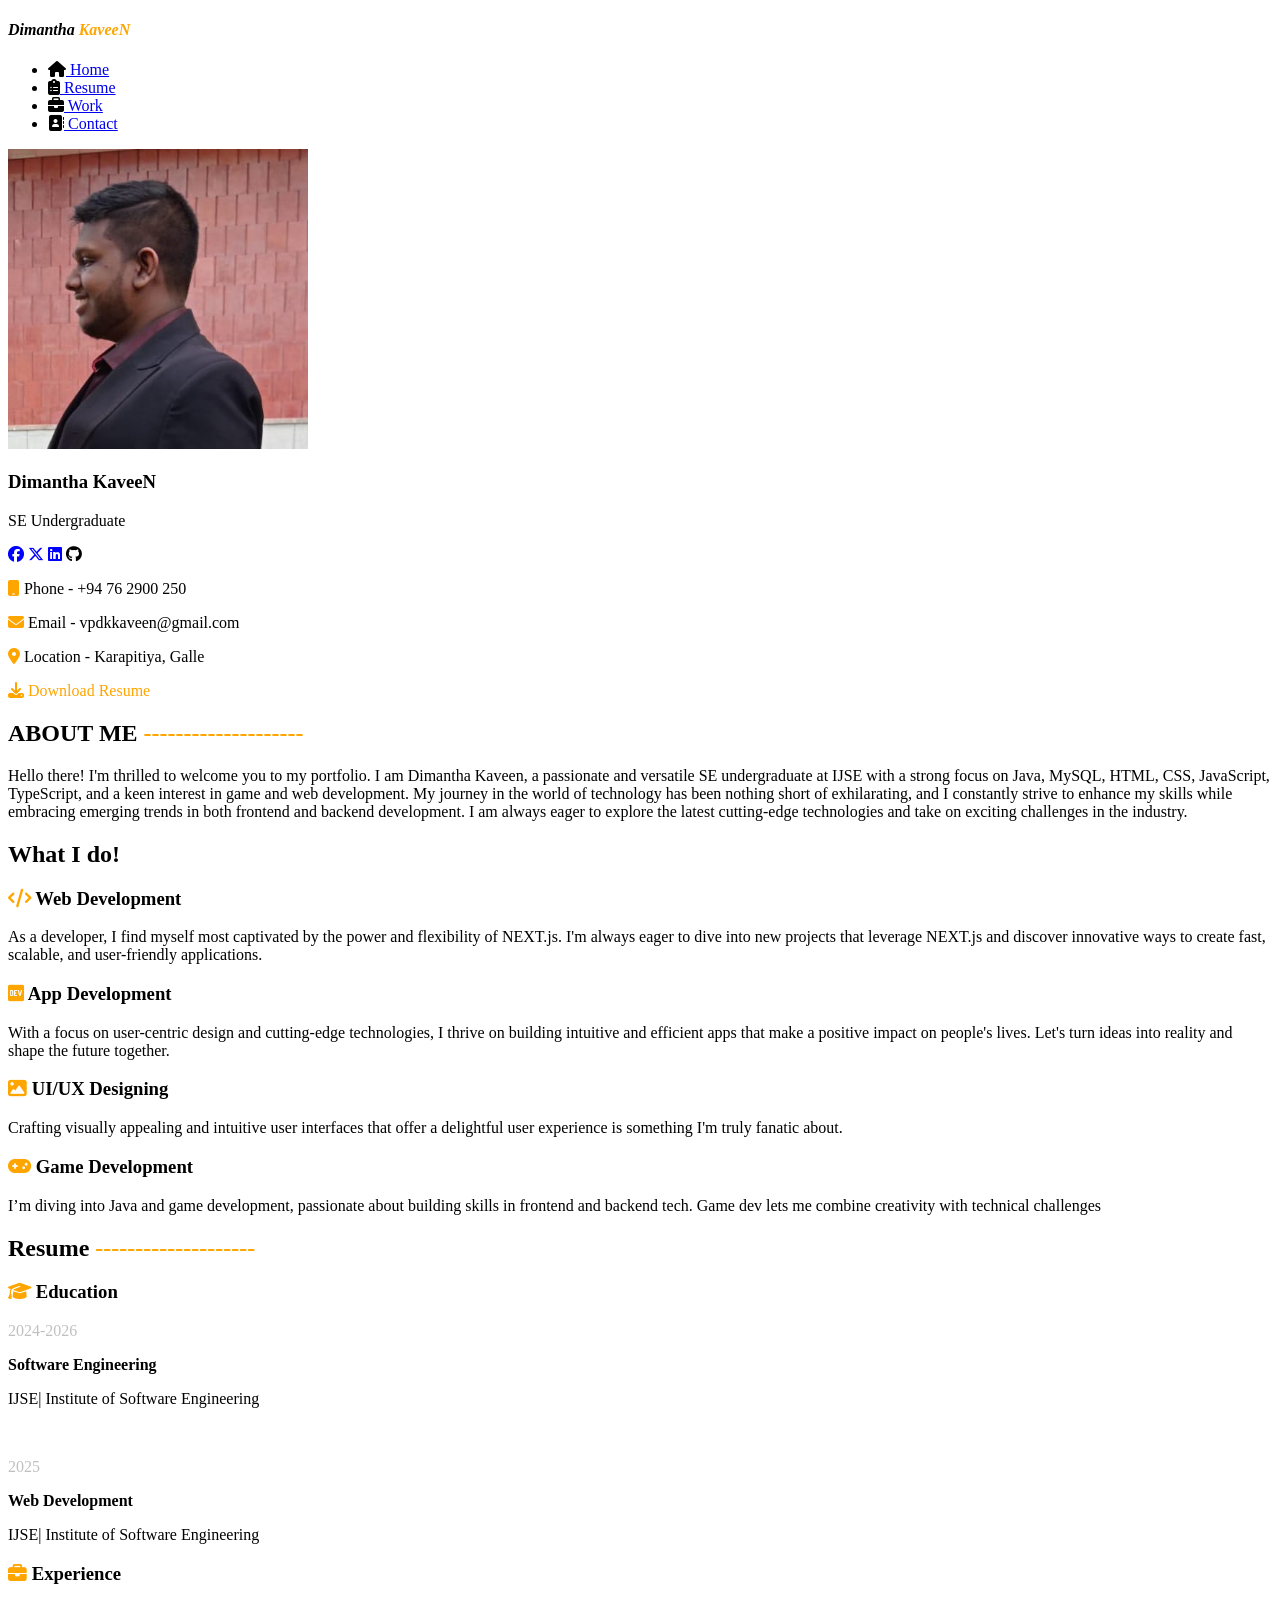
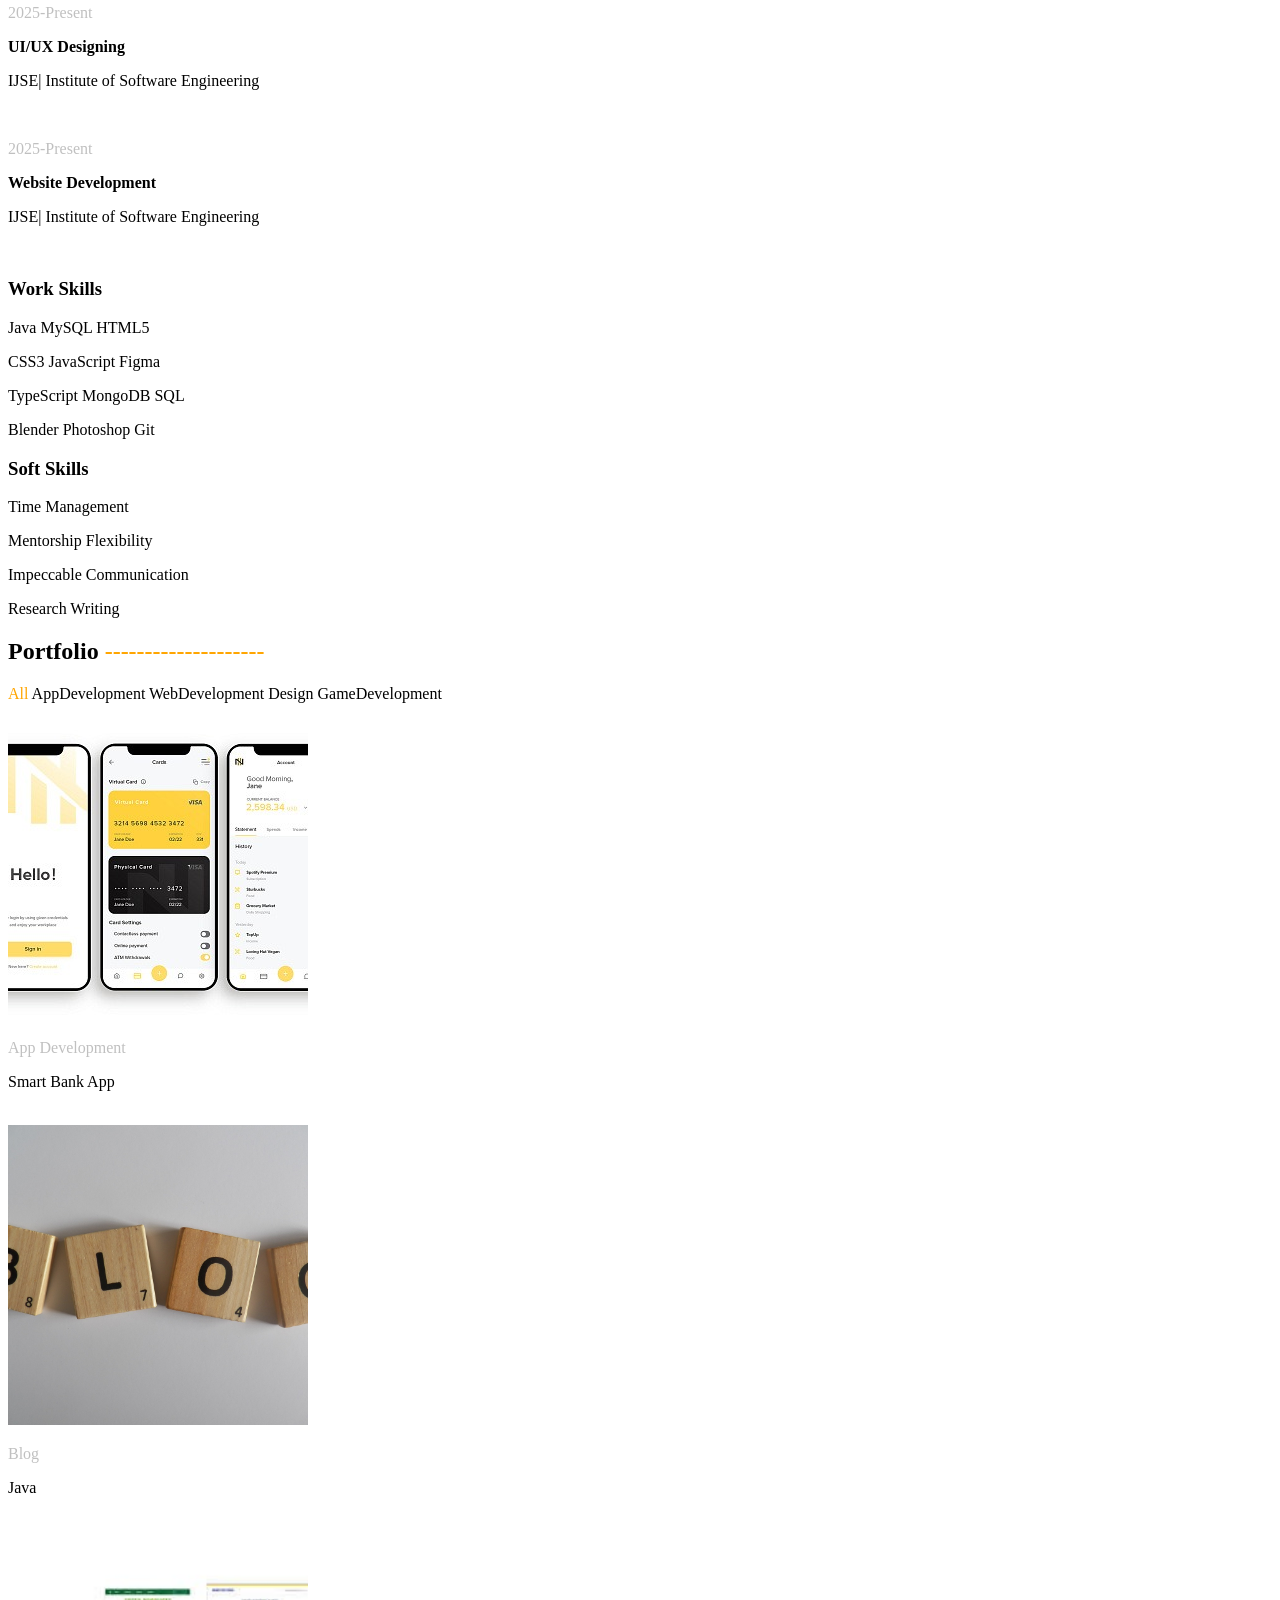
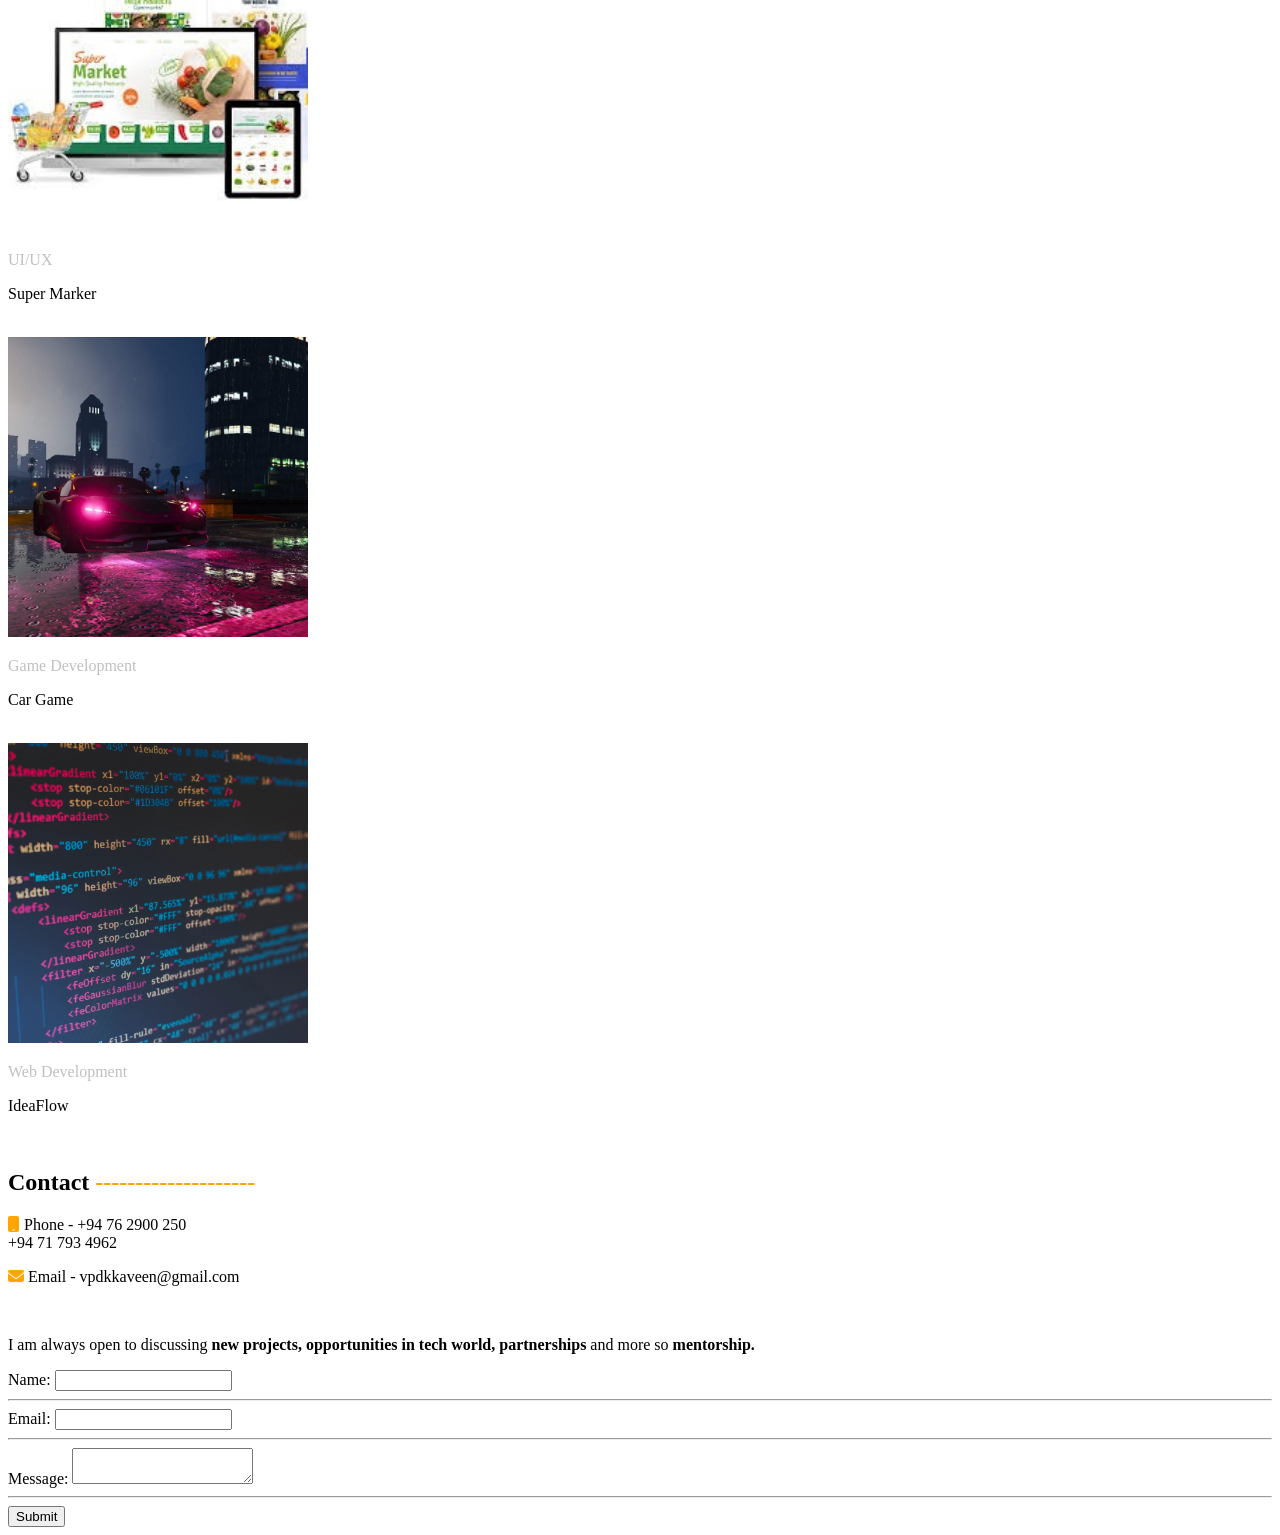
==== index.html @ 8fa0f4a5 "added Contact Section" ====
<!DOCTYPE html>
<html lang="en">
  <head>
    <meta charset="UTF-8" />
    <meta name="viewport" content="width=device-width, initial-scale=1.0" />
    <title>KaveeN Portfolio</title>
    <meta
      name="description"
      content="This is the homepage of the KaveeN portfolio"
    />
    <meta
      name="keywords"
      content="HTML, CSS, html, JavaScript, JS, KaveeN, portfolio, web developer, Dimantha, Kaveen, Dimantha Kaveen, KaveeN.com, kaveen.com"
    />
    <title>Dimantha KaveeN's personal Portfolio</title>
    <link rel="icon" href="/assest/images/KaveeN.jpg" />
    <link
      rel="stylesheet"
      href="https://cdnjs.cloudflare.com/ajax/libs/font-awesome/6.7.2/css/all.min.css"
      integrity="sha512-Evv84Mr4kqVGRNSgIGL/F/aIDqQb7xQ2vcrdIwxfjThSH8CSR7PBEakCr51Ck+w+/U6swU2Im1vVX0SVk9ABhg=="
      crossorigin="anonymous"
      referrerpolicy="no-referrer"
    />
  </head>
  <body>
    <!-- Header -->
    <header>
      <div>
        <h4>
          <i>Dimantha <span style="color: orange">KaveeN</span></i>
        </h4>
        <nav>
          <ul>
            <li><i class="fa-solid fa-house"></i><a href="#home"> Home</a></li>
            <li>
              <i class="fa-solid fa-clipboard-list"></i
              ><a href="#resume"> Resume</a>
            </li>
            <li>
              <i class="fa-solid fa-briefcase"></i><a href="#work"> Work</a>
            </li>
            <li>
              <i class="fa-solid fa-address-book"></i
              ><a href="#contact"> Contact</a>
            </li>
          </ul>
        </nav>
      </div>
    </header>

    <!-- Main Content -->
    <main>
      <div>
        <img
          src="/assest/images/KaveeN.jpg"
          alt="KaveeN Profile Picture"
          style="width: 300px; height: 300px; object-fit: cover"
          title="Dimantha KaveeN"
        />
        <br />
        <h3>Dimantha KaveeN</h3>
        <p>SE Undergraduate</p>
        <span style="color: blue"><i class="fa-brands fa-facebook"></i></span>
        <span style="color: blue"><i class="fa-brands fa-x-twitter"></i></span>
        <span style="color: blue"><i class="fa-brands fa-linkedin"></i></span>
        <i class="fa-brands fa-github"></i>
        <p>
          <span style="color: orange"><i class="fa-solid fa-mobile"></i></span>
          Phone - +94 76 2900 250
        </p>
        <p>
          <span style="color: orange"
            ><i class="fa-solid fa-envelope"></i
          ></span>
          Email - vpdkkaveen@gmail.com
        </p>
        <p>
          <span style="color: orange"
            ><i class="fa-solid fa-location-dot"></i
          ></span>
          Location - Karapitiya, Galle
        </p>
        <p>
          <span style="color: orange"
            ><i class="fa-solid fa-download"></i> Download Resume</span
          >
        </p>
      </div>

      <!-- Home Section -->
      <section id="home">
        <h1>
          ABOUT ME <span style="color: orange">--------------------</span>
        </h1>
        <p>
          Hello there! I'm thrilled to welcome you to my portfolio. I am
          Dimantha Kaveen, a passionate and versatile SE undergraduate at IJSE
          with a strong focus on Java, MySQL, HTML, CSS, JavaScript, TypeScript,
          and a keen interest in game and web development. My journey in the
          world of technology has been nothing short of exhilarating, and I
          constantly strive to enhance my skills while embracing emerging trends
          in both frontend and backend development. I am always eager to explore
          the latest cutting-edge technologies and take on exciting challenges
          in the industry.
        </p>
        <h2>What I do!</h2>
        <h3>
          <span style="color: orange"><i class="fa-solid fa-code"></i></span>
          Web Development
        </h3>
        <p>
          As a developer, I find myself most captivated by the power and
          flexibility of NEXT.js. I'm always eager to dive into new projects
          that leverage NEXT.js and discover innovative ways to create fast,
          scalable, and user-friendly applications.
        </p>
        <h3>
          <span style="color: orange"><i class="fa-brands fa-dev"></i></span>
          App Development
        </h3>
        <p>
          With a focus on user-centric design and cutting-edge technologies, I
          thrive on building intuitive and efficient apps that make a positive
          impact on people's lives. Let's turn ideas into reality and shape the
          future together.
        </p>
        <h3>
          <span style="color: orange"><i class="fa-solid fa-image"></i></span>
          UI/UX Designing
        </h3>
        <p>
          Crafting visually appealing and intuitive user interfaces that offer a
          delightful user experience is something I'm truly fanatic about.
        </p>
        <h3>
          <span style="color: orange"><i class="fa-solid fa-gamepad"></i></span>
          Game Development
        </h3>
        <p>
          I’m diving into Java and game development, passionate about building
          skills in frontend and backend tech. Game dev lets me combine
          creativity with technical challenges
        </p>
      </section>

      <!-- Resume Section -->
      <section id="resume">
        <h1>Resume <span style="color: orange">--------------------</span></h1>
        <div>
          <h3>
            <span style="color: orange"
              ><i class="fa-solid fa-graduation-cap"></i
            ></span>
            Education
          </h3>
          <p><span style="color: silver">2024-2026</span></p>
          <p><b>Software Engineering</b></p>
          <p>
            <span style="color: black"
              >IJSE| Institute of Software Engineering</span
            >
          </p>
          <br />
          <p><span style="color: silver">2025</span></p>
          <p><b>Web Development</b></p>
          <p>
            <span style="color: black"
              >IJSE| Institute of Software Engineering</span
            >
          </p>
          <h3>
            <span style="color: orange"
              ><i class="fa-solid fa-briefcase"></i
            ></span>
            Experience
          </h3>
          <p><span style="color: silver">2025-Present</span></p>
          <p><b>UI/UX Designing</b></p>
          <p>
            <span style="color: black"
              >IJSE| Institute of Software Engineering</span
            >
          </p>
          <br />
          <p><span style="color: silver">2025-Present</span></p>
          <p><b>Website Development</b></p>
          <p>
            <span style="color: black"
              >IJSE| Institute of Software Engineering</span
            >
          </p>
          <br />
          <h3>Work Skills</h3>
          <p>Java MySQL HTML5</p>
          <p>CSS3 JavaScript Figma</p>
          <p>TypeScript MongoDB SQL</p>
          <p>Blender Photoshop Git</p>
          <h3>Soft Skills</h3>
          <p>Time Management</p>
          <p>Mentorship Flexibility</p>
          <p>Impeccable Communication</p>
          <p>Research Writing</p>
        </div>
      </section>

      <!-- Work Section -->
      <section id="work">
        <h1>
          Portfolio <span style="color: orange">--------------------</span>
        </h1>
        <p>
          <span style="color: orange">All</span> AppDevelopment WebDevelopment
          Design GameDevelopment
        </p>
        <img
          src="/assest/images/Smart_Bank_App.jpg"
          alt="Smart Bank App"
          style="width: 300px; height: 300px; object-fit: cover"
          title="Smart Bank App"
        />
        <p><span style="color: silver">App Development</span></p>
        <p><span style="color: black">Smart Bank App</span></p>
        <br />

        <img
          src="/assest/images/Java_Blog.jpg"
          alt="Java Blog"
          style="width: 300px; height: 300px; object-fit: cover"
          title="Java Blog"
        />
        <p><span style="color: silver">Blog</span></p>
        <p><span style="color: black">Java</span></p>
        <br />

        <img
          src="/assest/images/SuperMarket_UIUX.jpg"
          alt="Smart Bank App"
          style="width: 300px; height: 300px; object-fit: cover"
          title="Super Market Website"
        />
        <p><span style="color: silver">UI/UX</span></p>
        <p><span style="color: black">Super Marker</span></p>
        <br />

        <img
          src="/assest/images/GtaV By KaveeN.jpg"
          alt="Car Game"
          style="width: 300px; height: 300px; object-fit: cover"
          title="GtaV By KaveeN"
        />
        <p><span style="color: silver">Game Development</span></p>
        <p><span style="color: black">Car Game</span></p>
        <br />

        <img
          src="/assest/images/WebDevelopment.jpg"
          alt="Coding"
          style="width: 300px; height: 300px; object-fit: cover"
          title="Web Development Coding"
        />
        <p><span style="color: silver">Web Development</span></p>
        <p><span style="color: black">IdeaFlow</span></p>
        <br />
      </section>

      <!-- Contact Section -->
      <section id="contact">
        <h1>Contact <span style="color: orange">--------------------</span></h1>
        <p>
          <span style="color: orange"><i class="fa-solid fa-mobile"></i></span>
          Phone - +94 76 2900 250
          <br />
          +94 71 793 4962
        </p>
        <p>
          <span style="color: orange"
            ><i class="fa-solid fa-envelope"></i
          ></span>
          Email - vpdkkaveen@gmail.com
        </p>
        <br />
        <form>
          <p>
            I am always open to discussing
            <b>new projects, opportunities in tech world, partnerships</b> and
            more so <b>mentorship.</b>
          </p>
          <label for="name">Name:</label>
          <input type="text" id="name" name="name" required />
          <br />
          <hr />
          <label for="email">Email:</label>
          <input type="email" id="email" name="email" required />
          <br />
          <hr />
          <label for="message">Message:</label>
          <textarea id="message" name="message"></textarea>
          <br />
          <hr />
          <button type="submit">Submit</button>
        </form>
      </section>
    </main>
  </body>
</html>
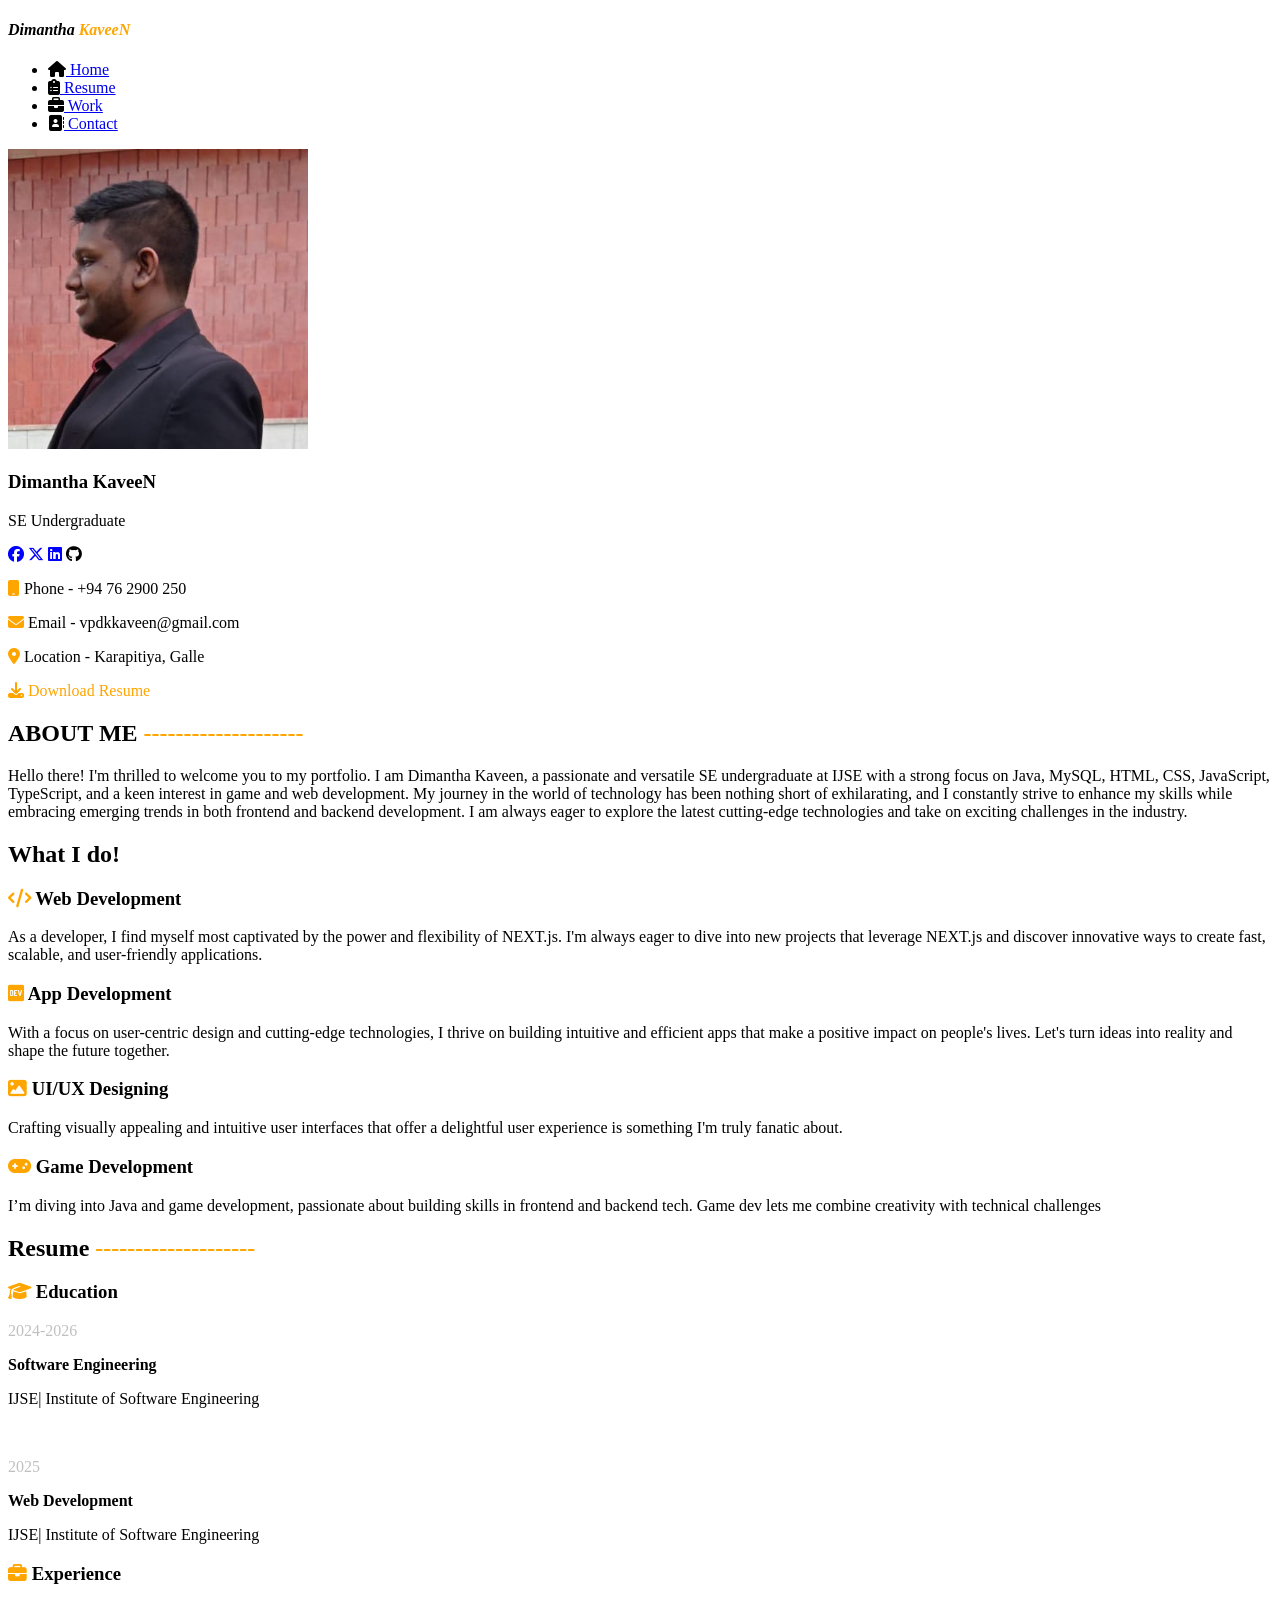
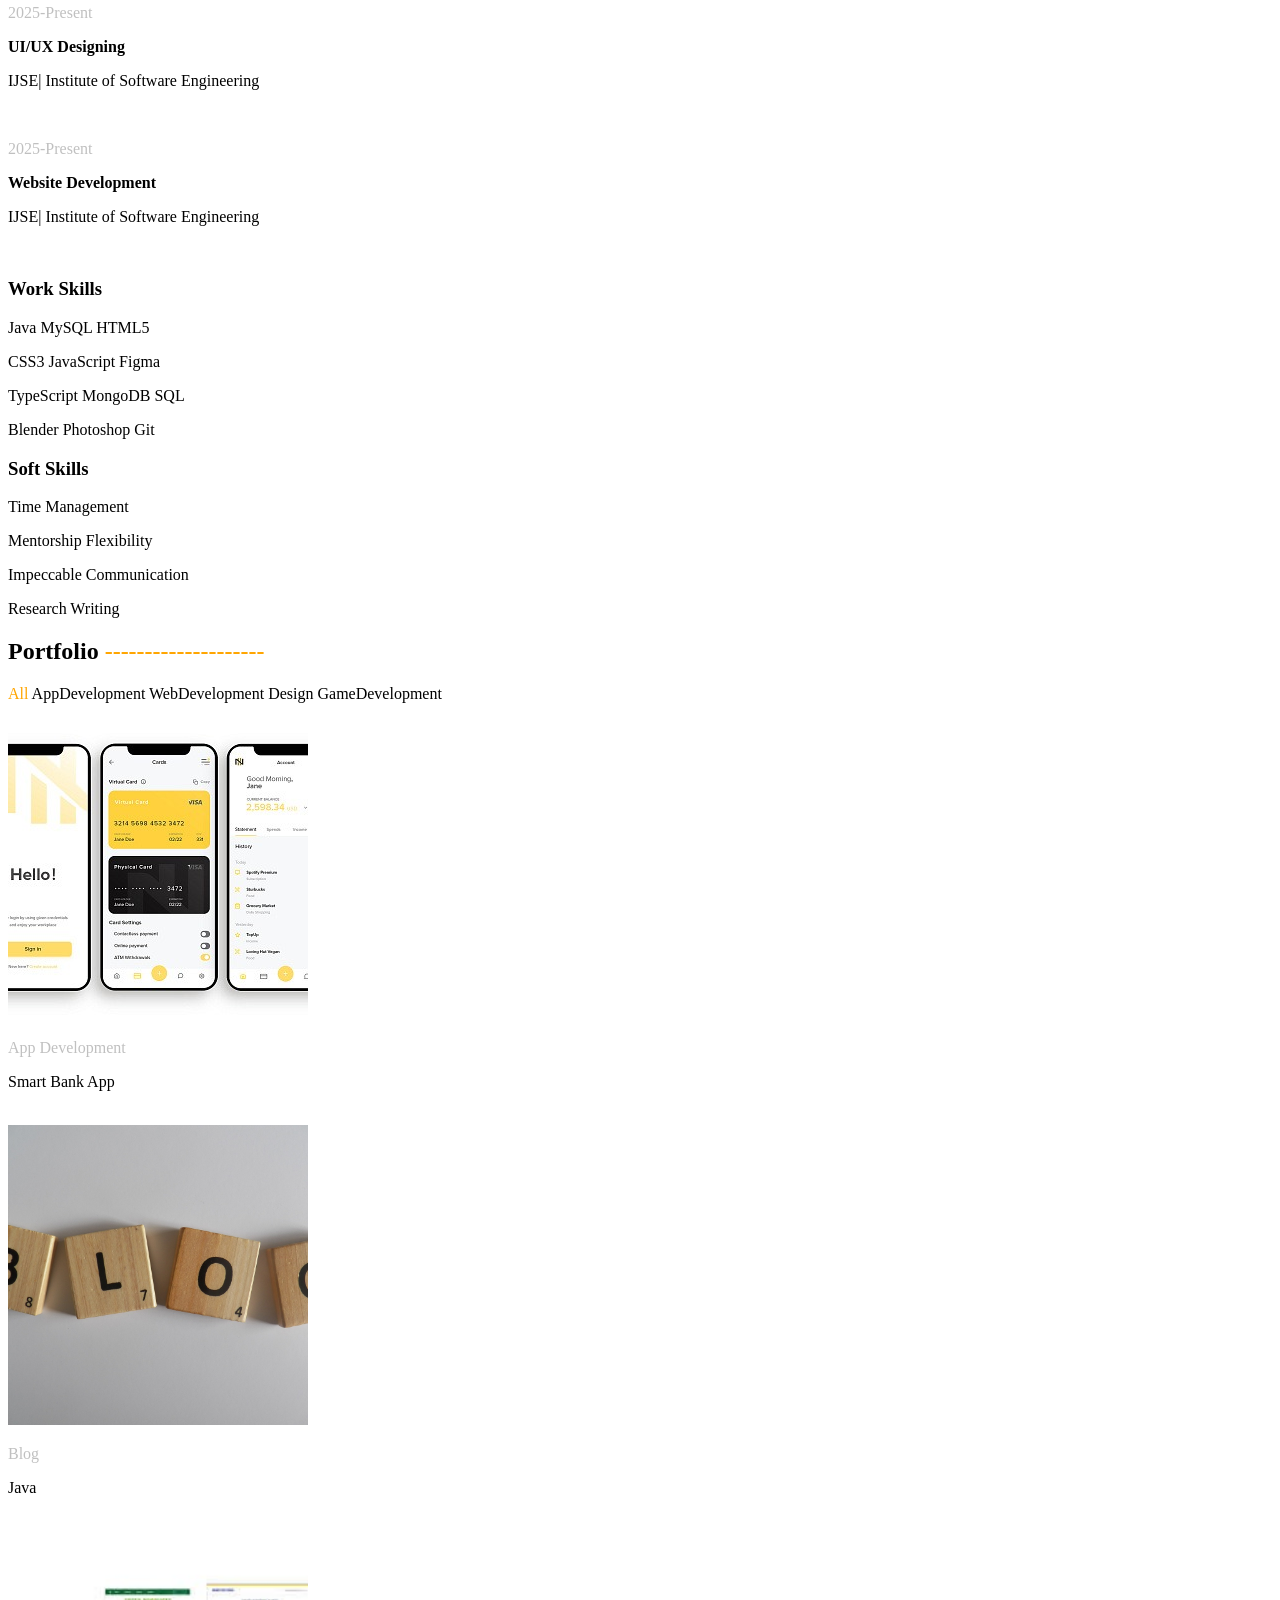
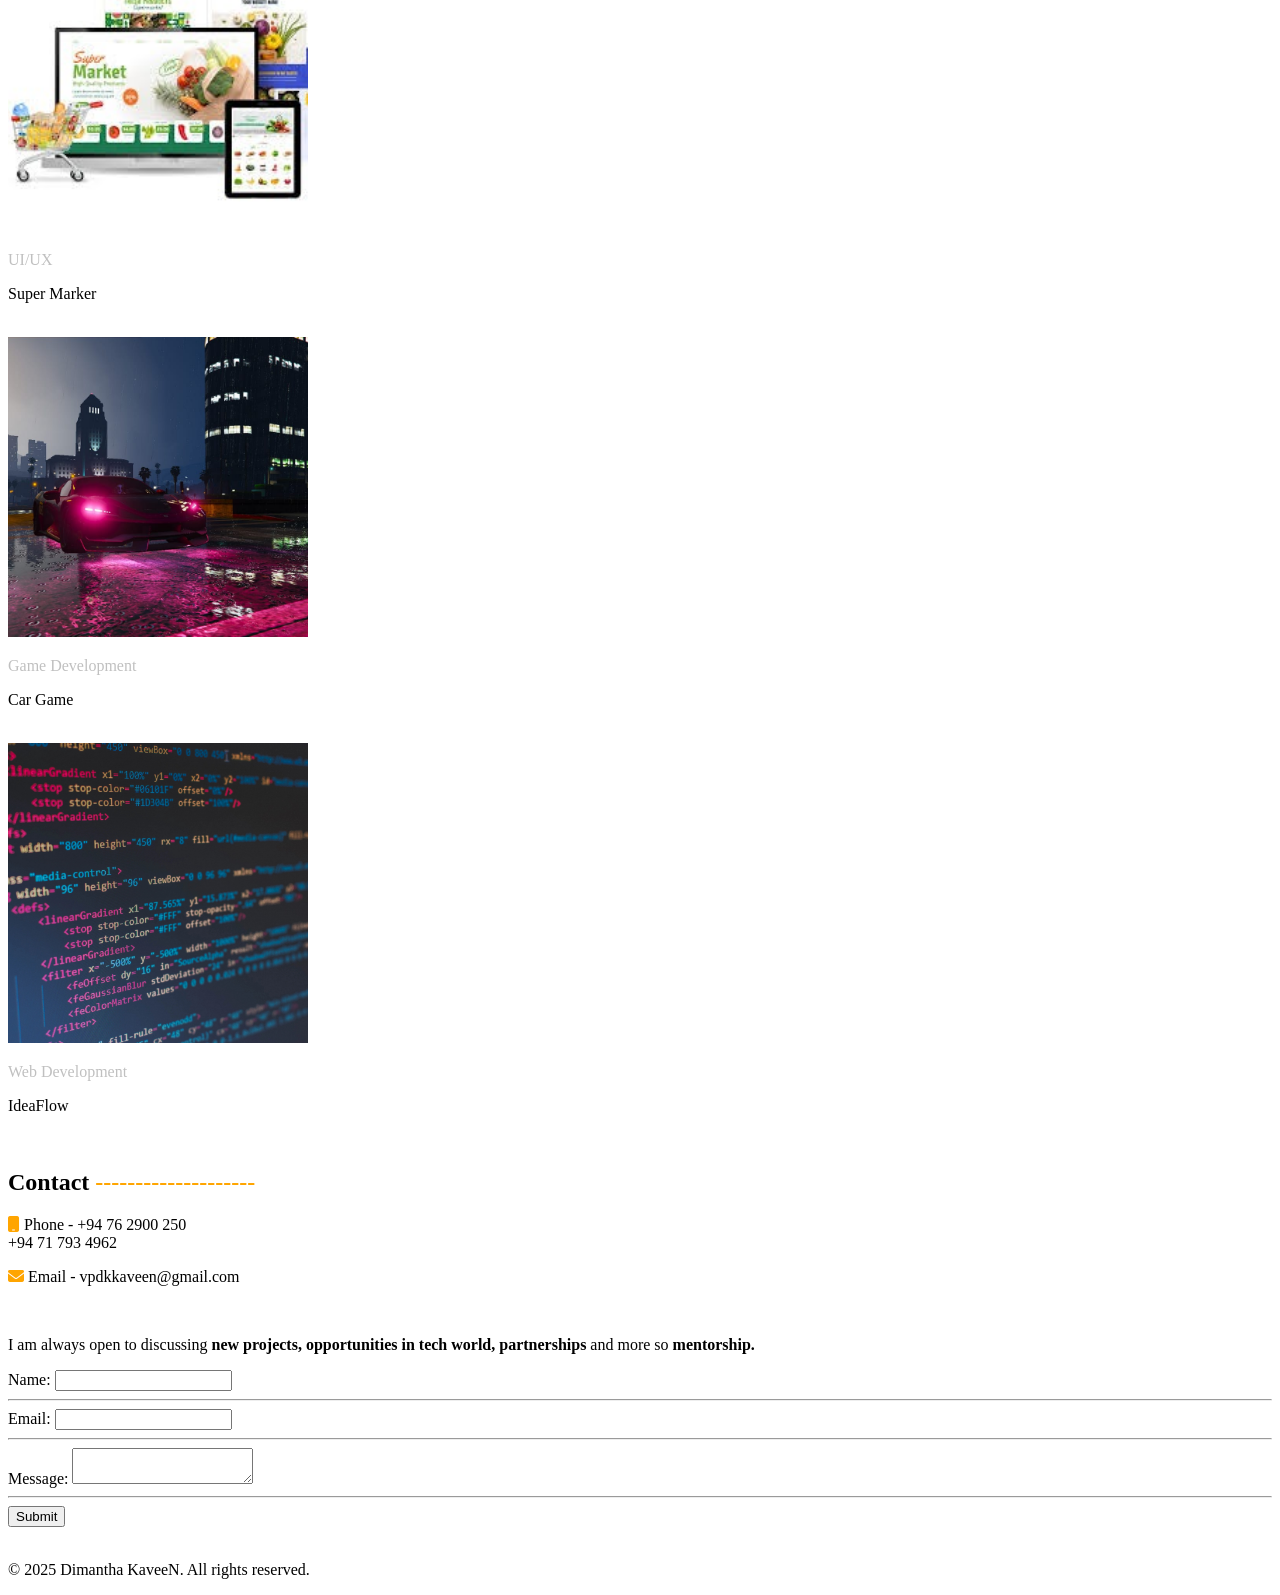
==== commit c97e9bd1: "added Footer" ====
--- a/index.html
+++ b/index.html
@@ -301,5 +301,11 @@
         </form>
       </section>
     </main>
+    <br />
+
+    <!-- Footer -->
+    <footer>
+      <p>&copy; 2025 Dimantha KaveeN. All rights reserved.</p>
+    </footer>
   </body>
 </html>
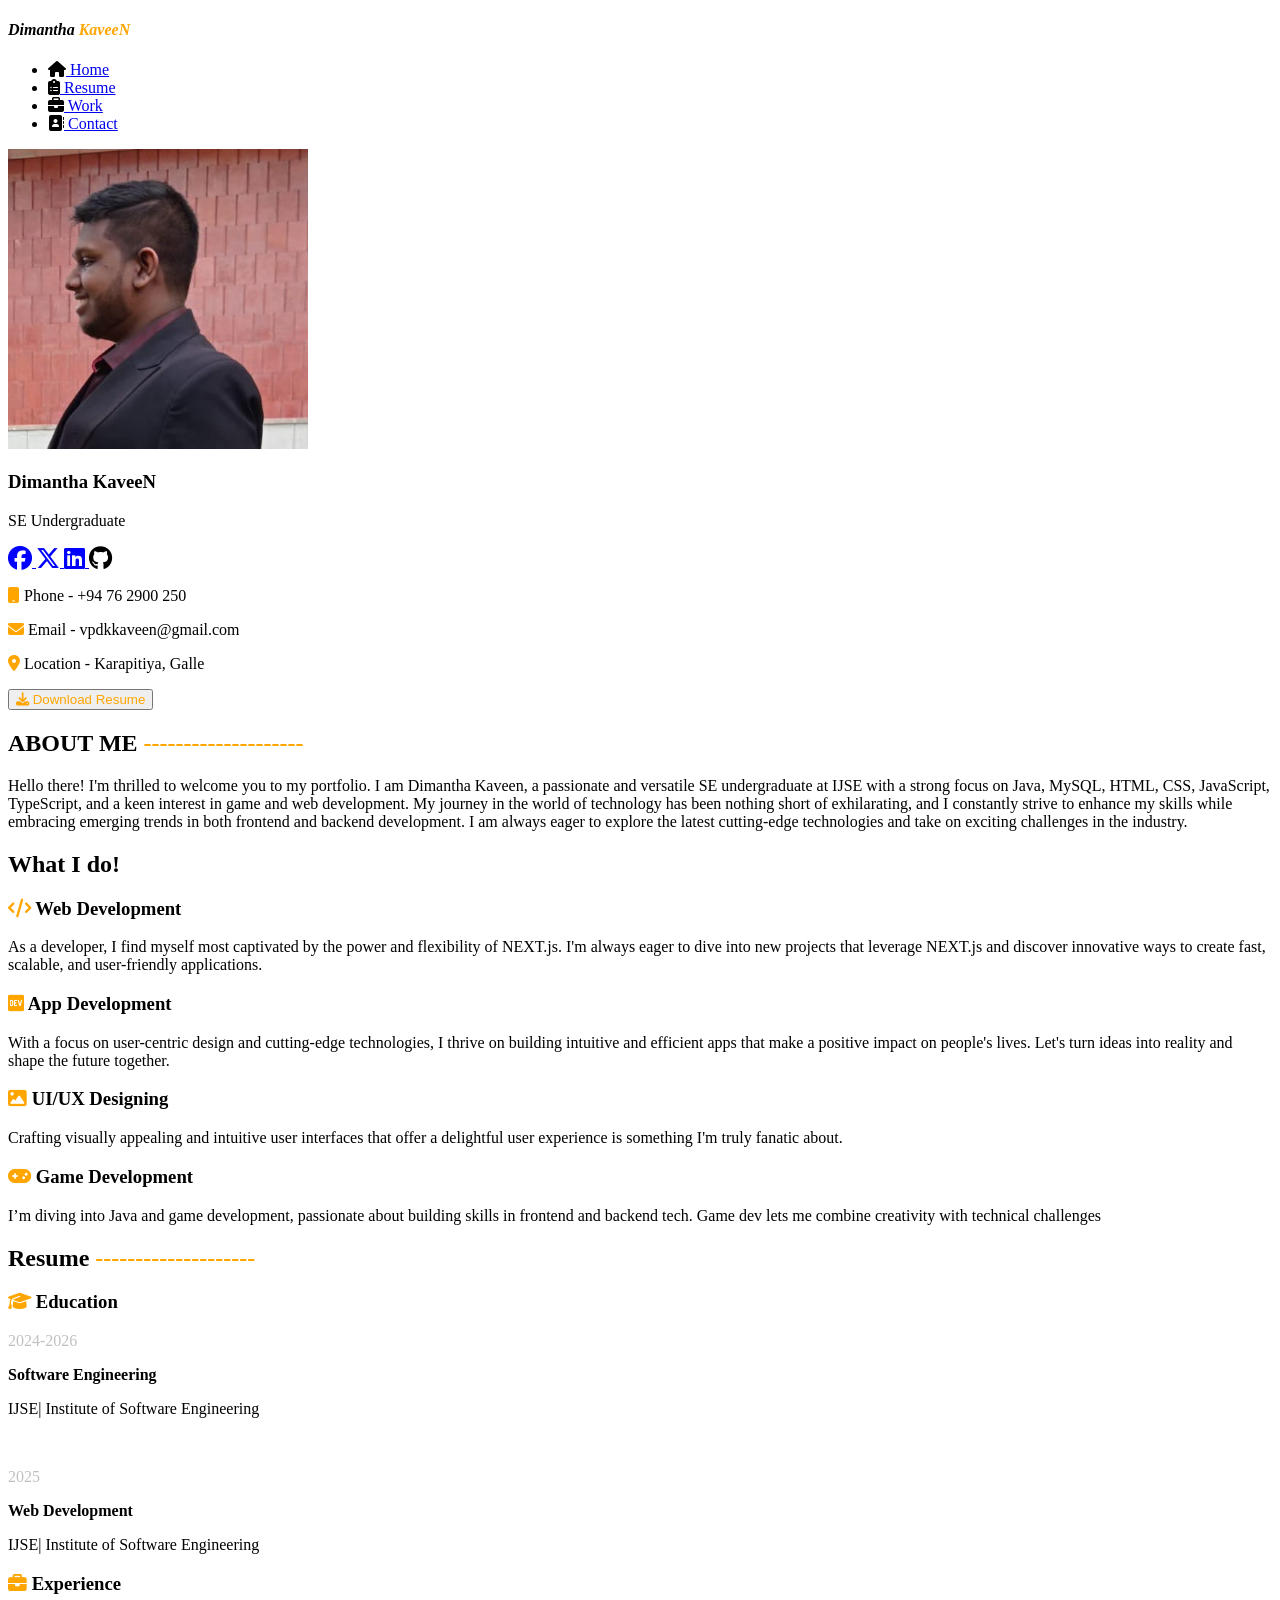
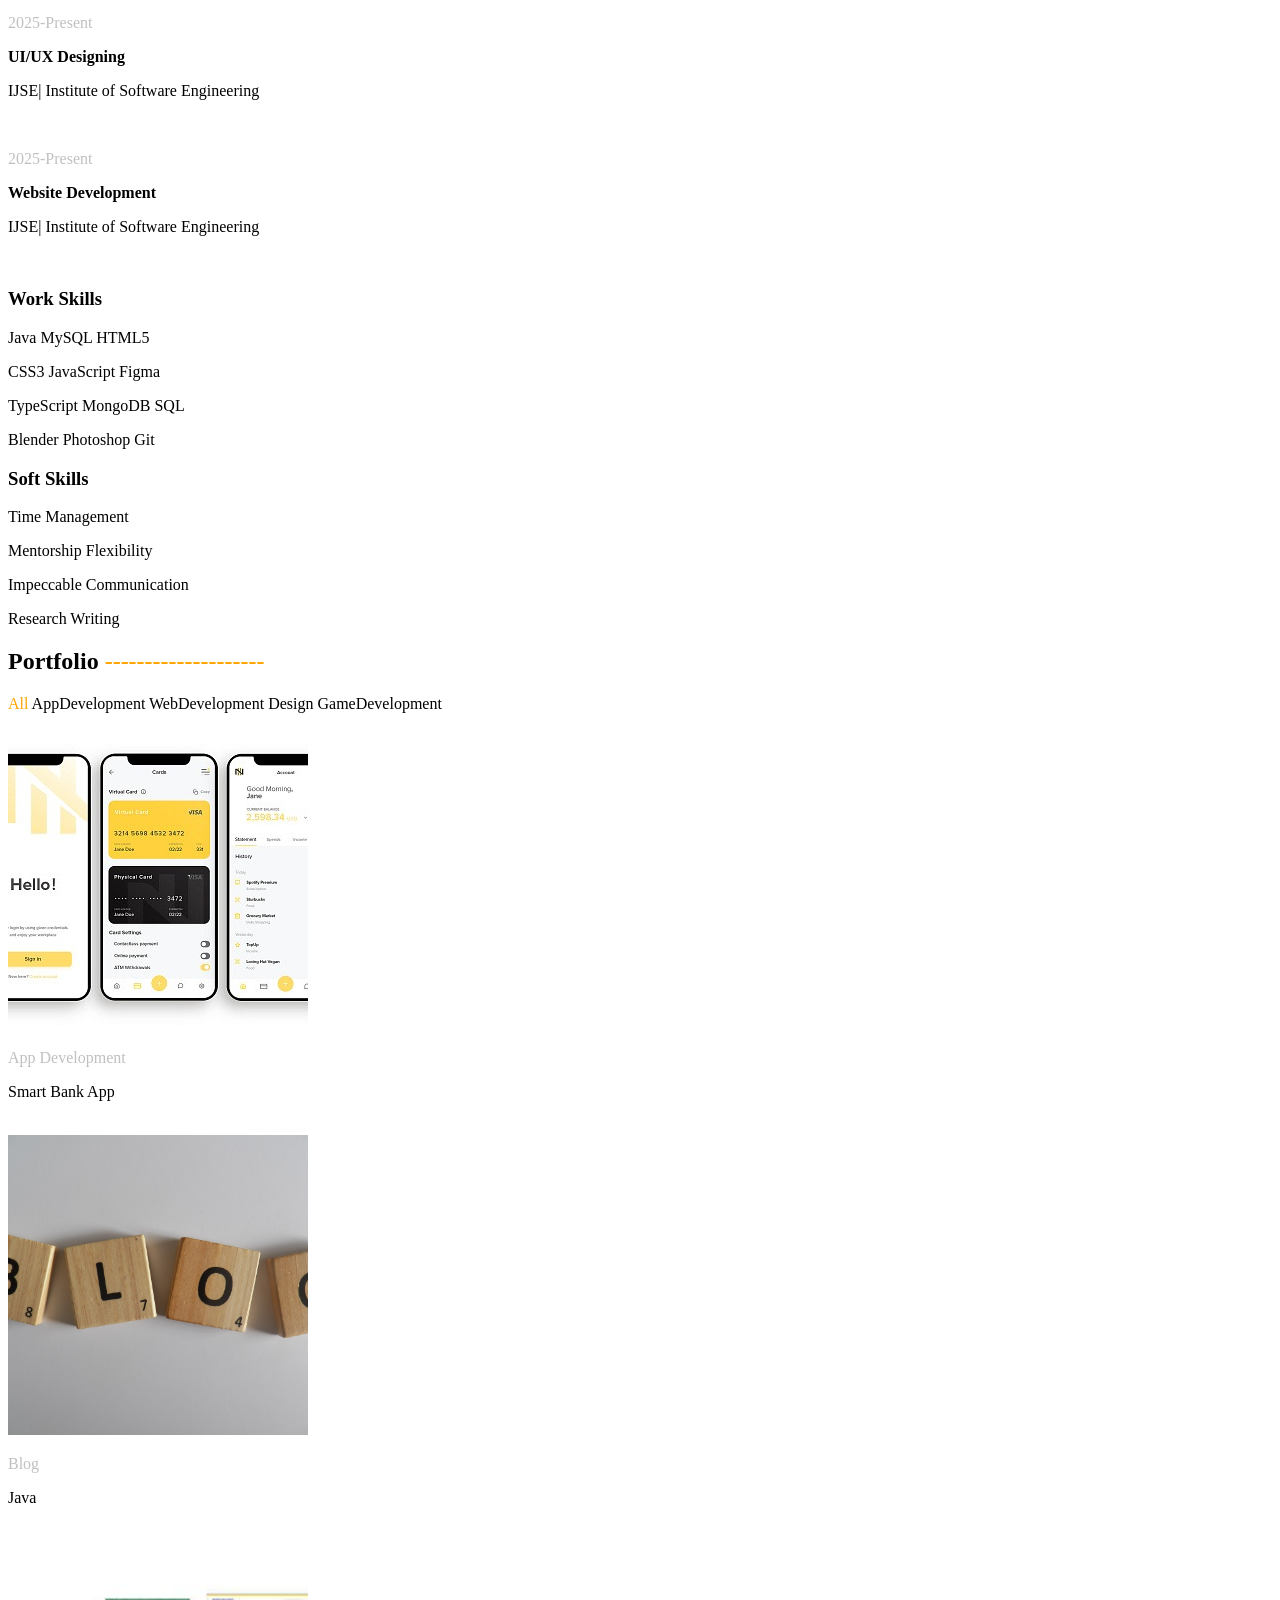
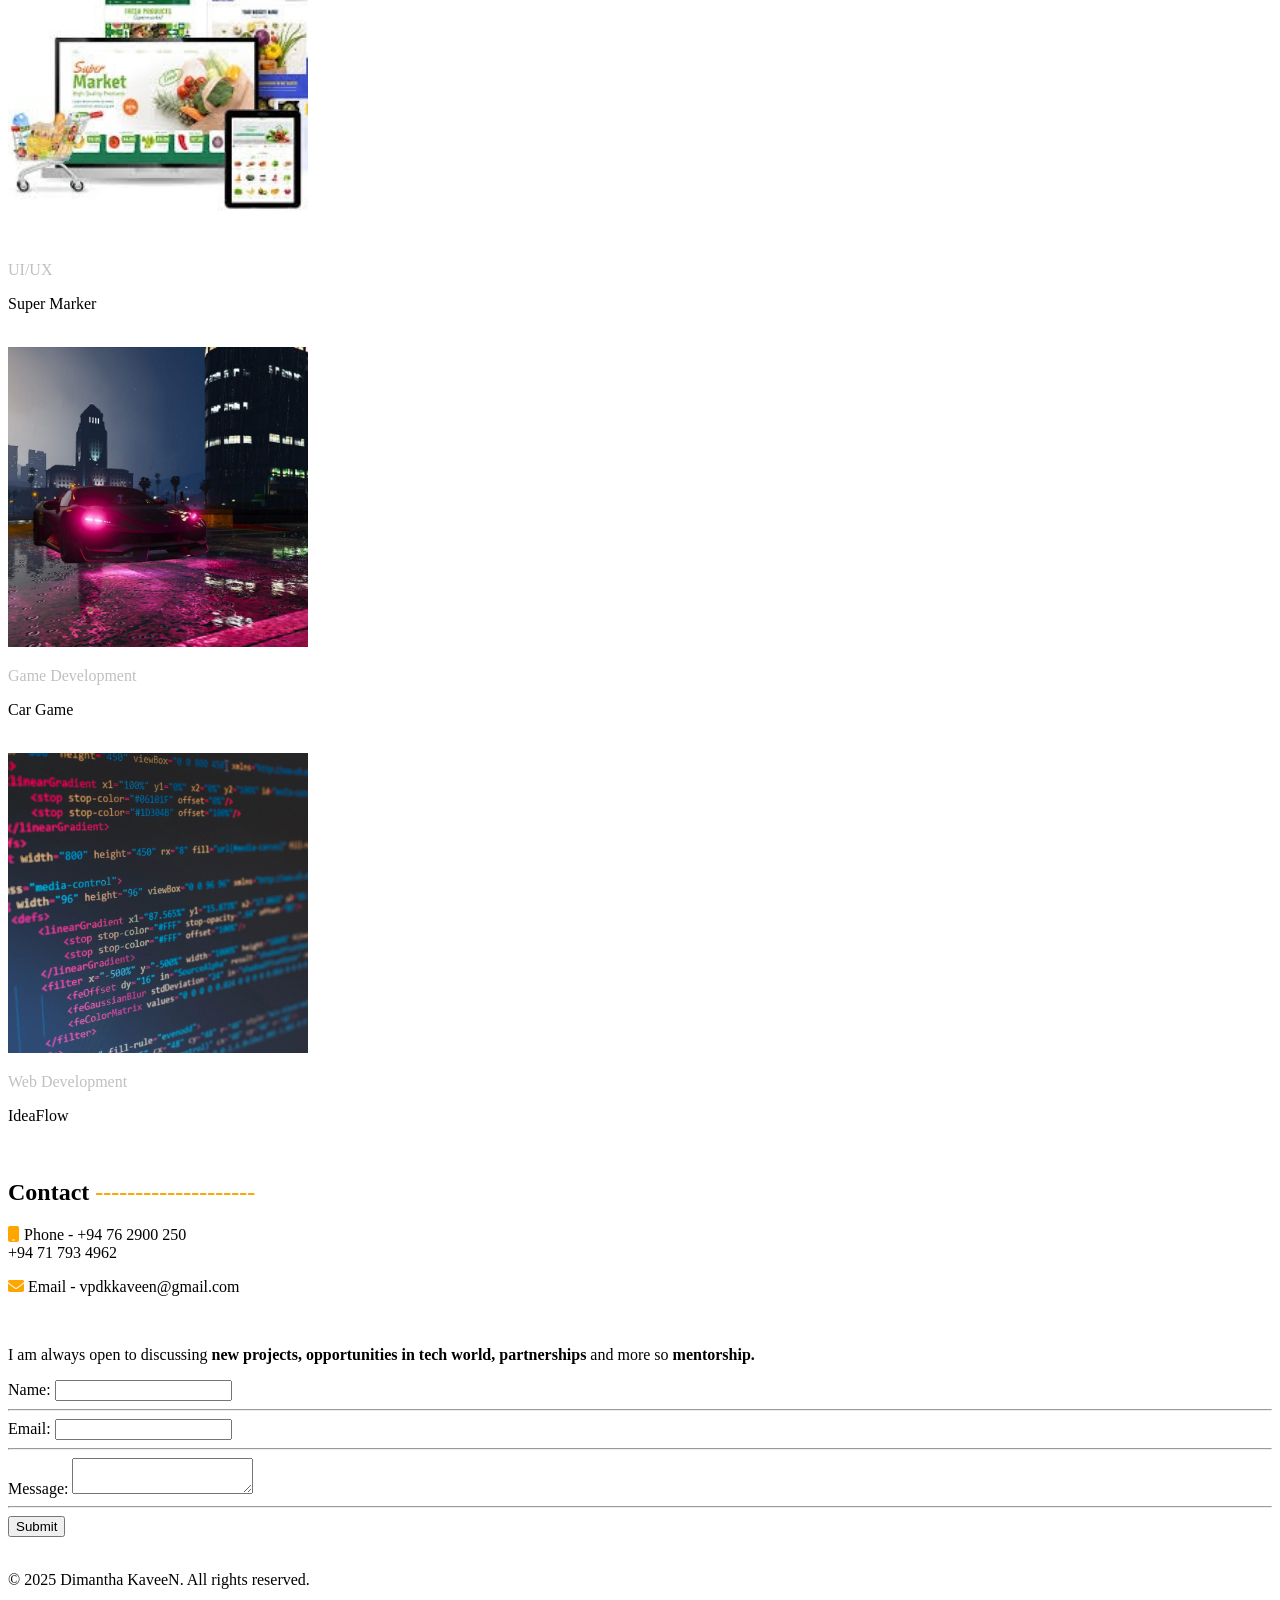
==== commit a3e3ba81: "updated project stucture" ====
--- a/index.html
+++ b/index.html
@@ -4,6 +4,7 @@
     <meta charset="UTF-8" />
     <meta name="viewport" content="width=device-width, initial-scale=1.0" />
     <title>KaveeN Portfolio</title>
+    <link rel="stylesheet" href="/assets/stylesheet/homepage.css" />
     <meta
       name="description"
       content="This is the homepage of the KaveeN portfolio"
@@ -13,7 +14,7 @@
       content="HTML, CSS, html, JavaScript, JS, KaveeN, portfolio, web developer, Dimantha, Kaveen, Dimantha Kaveen, KaveeN.com, kaveen.com"
     />
     <title>Dimantha KaveeN's personal Portfolio</title>
-    <link rel="icon" href="/assest/images/KaveeN.jpg" />
+    <link rel="icon" href="/assets/images/KaveeN.jpg" />
     <link
       rel="stylesheet"
       href="https://cdnjs.cloudflare.com/ajax/libs/font-awesome/6.7.2/css/all.min.css"
@@ -52,7 +53,7 @@
     <main>
       <div>
         <img
-          src="/assest/images/KaveeN.jpg"
+          src="/assets/images/KaveeN.jpg"
           alt="KaveeN Profile Picture"
           style="width: 300px; height: 300px; object-fit: cover"
           title="Dimantha KaveeN"
@@ -60,10 +61,42 @@
         <br />
         <h3>Dimantha KaveeN</h3>
         <p>SE Undergraduate</p>
-        <span style="color: blue"><i class="fa-brands fa-facebook"></i></span>
-        <span style="color: blue"><i class="fa-brands fa-x-twitter"></i></span>
-        <span style="color: blue"><i class="fa-brands fa-linkedin"></i></span>
-        <i class="fa-brands fa-github"></i>
+        <a
+          href="https://www.facebook.com/profile.php?id=61550196402141"
+          target="_blank"
+          title="Facebook"
+        >
+          <i
+            class="fa-brands fa-facebook"
+            style="color: blue; font-size: 24px"
+          ></i>
+        </a>
+        <a
+          href="https://x.com/kaveen_69?t=32vAjHynsEWVjVswwT3YLw&s=35"
+          target="_blank"
+          title="Twitter"
+        >
+          <i
+            class="fa-brands fa-x-twitter"
+            style="color: blue; font-size: 24px"
+          ></i>
+        </a>
+        <a
+          href="https://www.linkedin.com/in/dimantha-kaveen-a843092b5/?trk=PROFILE_DROP_DOWN"
+          target="_blank"
+          title="LinkedIn"
+        >
+          <i
+            class="fa-brands fa-linkedin"
+            style="color: blue; font-size: 24px"
+          ></i>
+        </a>
+        <a href="https://github.com/KaveenDK" target="_blank" title="GitHub">
+          <i
+            class="fa-brands fa-github"
+            style="color: black; font-size: 24px"
+          ></i>
+        </a>
         <p>
           <span style="color: orange"><i class="fa-solid fa-mobile"></i></span>
           Phone - +94 76 2900 250
@@ -80,11 +113,11 @@
           ></span>
           Location - Karapitiya, Galle
         </p>
-        <p>
+        <button onclick="alert('Downloading Resume')">
           <span style="color: orange"
             ><i class="fa-solid fa-download"></i> Download Resume</span
           >
-        </p>
+        </button>
       </div>
 
       <!-- Home Section -->
@@ -213,7 +246,7 @@
           Design GameDevelopment
         </p>
         <img
-          src="/assest/images/Smart_Bank_App.jpg"
+          src="/assets/images/Smart_Bank_App.jpg"
           alt="Smart Bank App"
           style="width: 300px; height: 300px; object-fit: cover"
           title="Smart Bank App"
@@ -223,7 +256,7 @@
         <br />
 
         <img
-          src="/assest/images/Java_Blog.jpg"
+          src="/assets/images/Java_Blog.jpg"
           alt="Java Blog"
           style="width: 300px; height: 300px; object-fit: cover"
           title="Java Blog"
@@ -233,7 +266,7 @@
         <br />
 
         <img
-          src="/assest/images/SuperMarket_UIUX.jpg"
+          src="/assets/images/SuperMarket_UIUX.jpg"
           alt="Smart Bank App"
           style="width: 300px; height: 300px; object-fit: cover"
           title="Super Market Website"
@@ -243,7 +276,7 @@
         <br />
 
         <img
-          src="/assest/images/GtaV By KaveeN.jpg"
+          src="/assets/images/GtaV By KaveeN.jpg"
           alt="Car Game"
           style="width: 300px; height: 300px; object-fit: cover"
           title="GtaV By KaveeN"
@@ -253,7 +286,7 @@
         <br />
 
         <img
-          src="/assest/images/WebDevelopment.jpg"
+          src="/assets/images/WebDevelopment.jpg"
           alt="Coding"
           style="width: 300px; height: 300px; object-fit: cover"
           title="Web Development Coding"
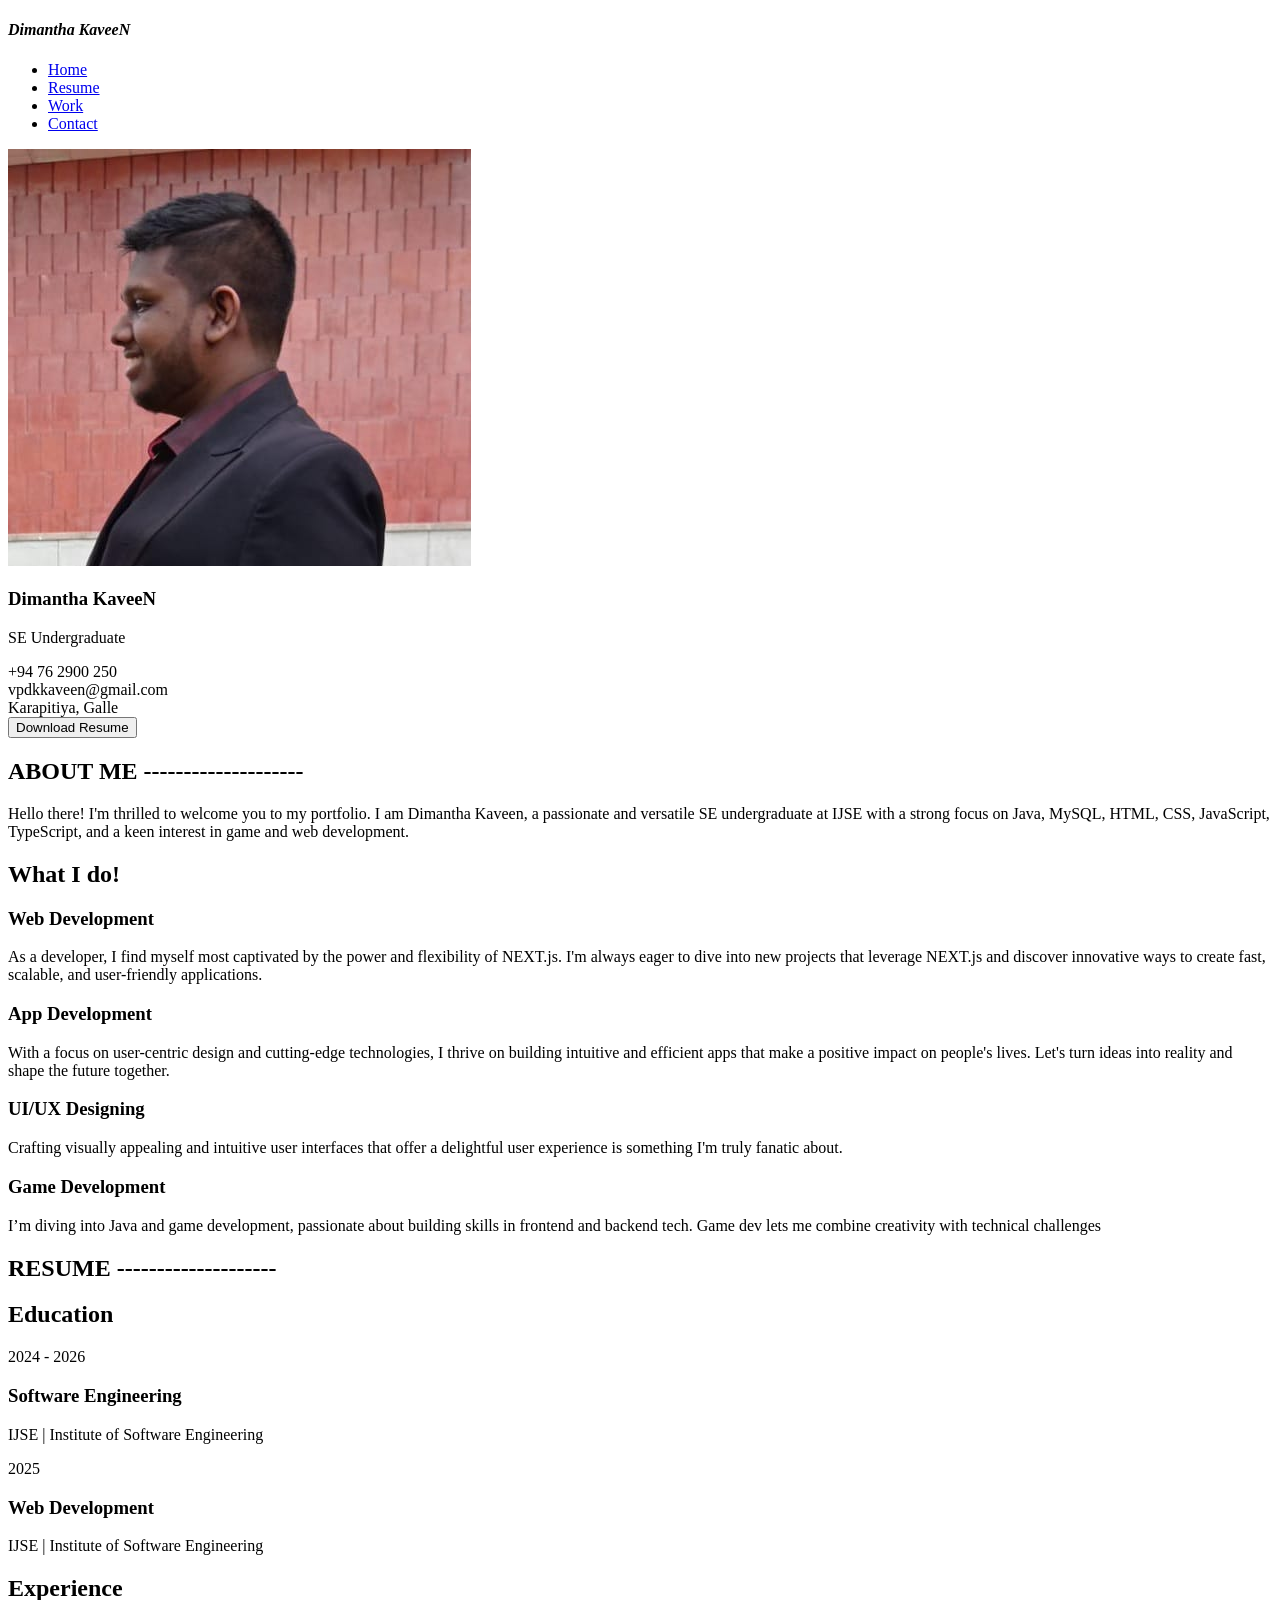
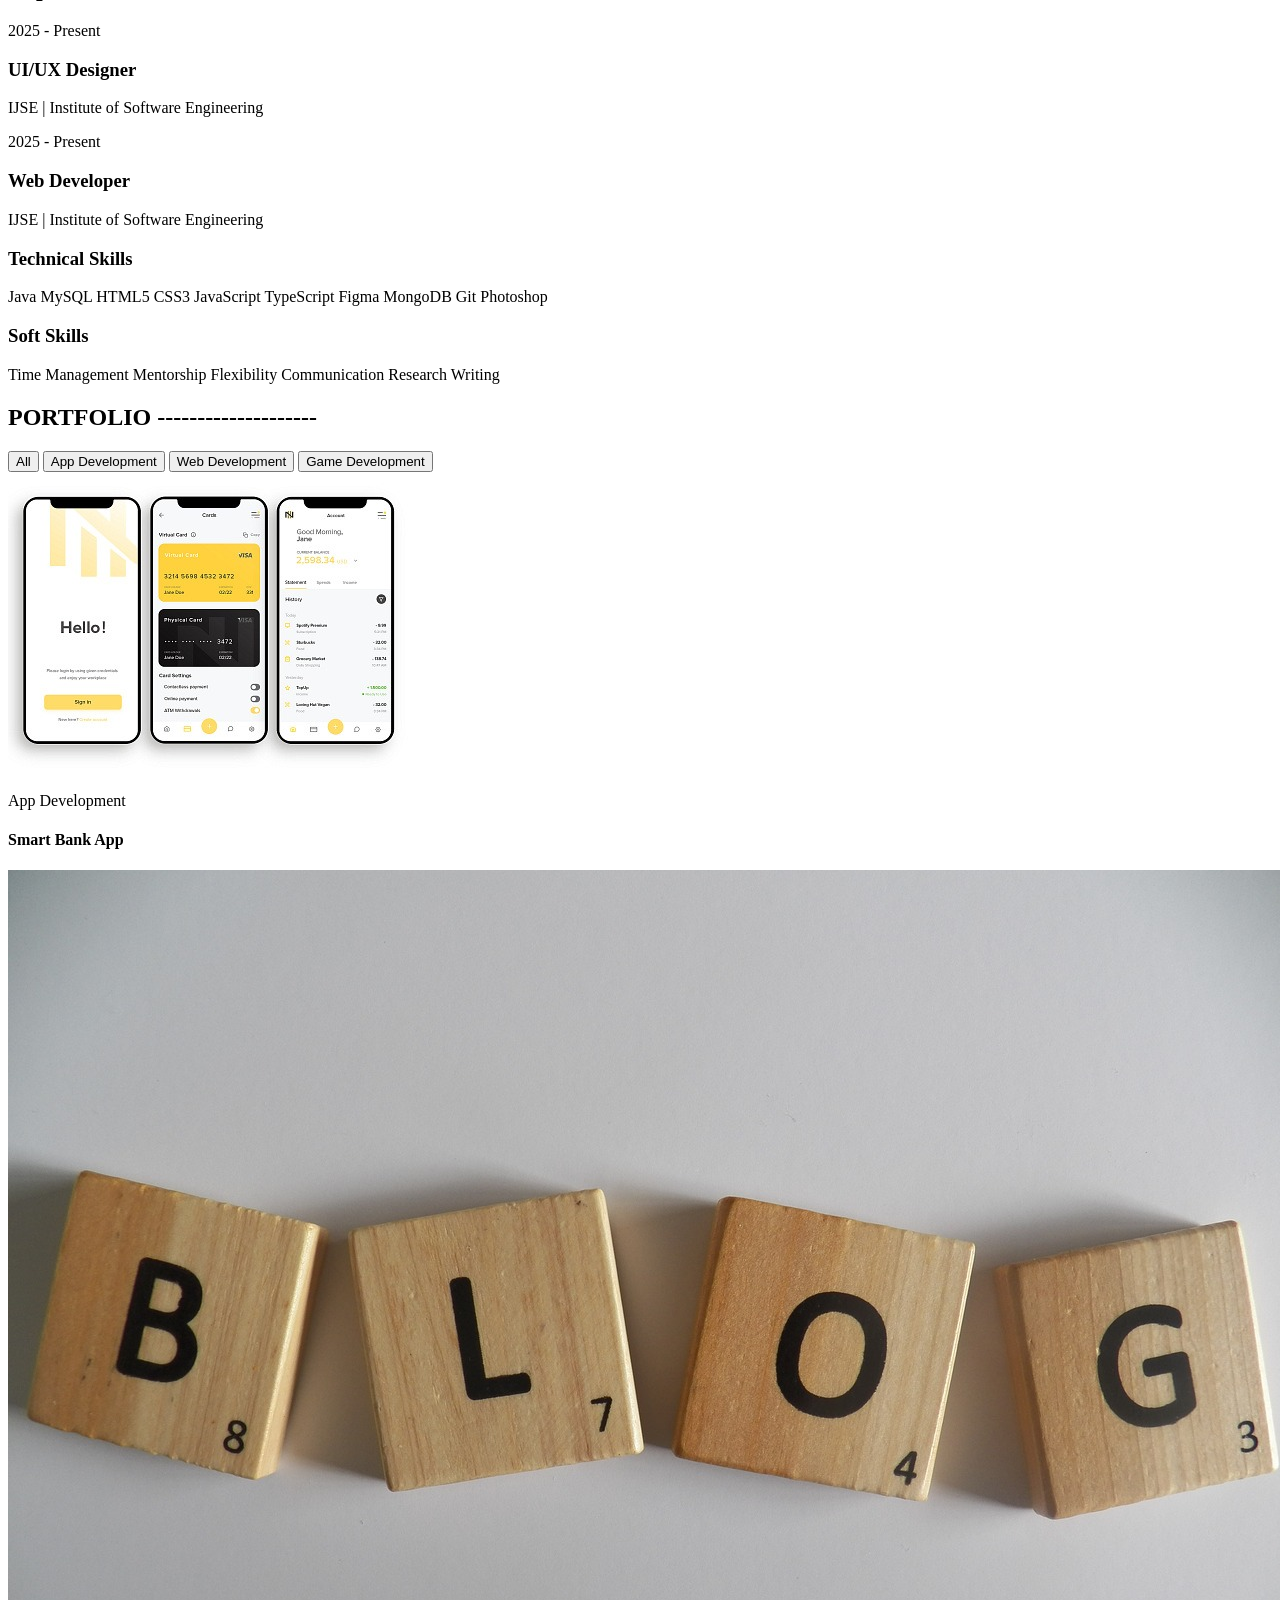
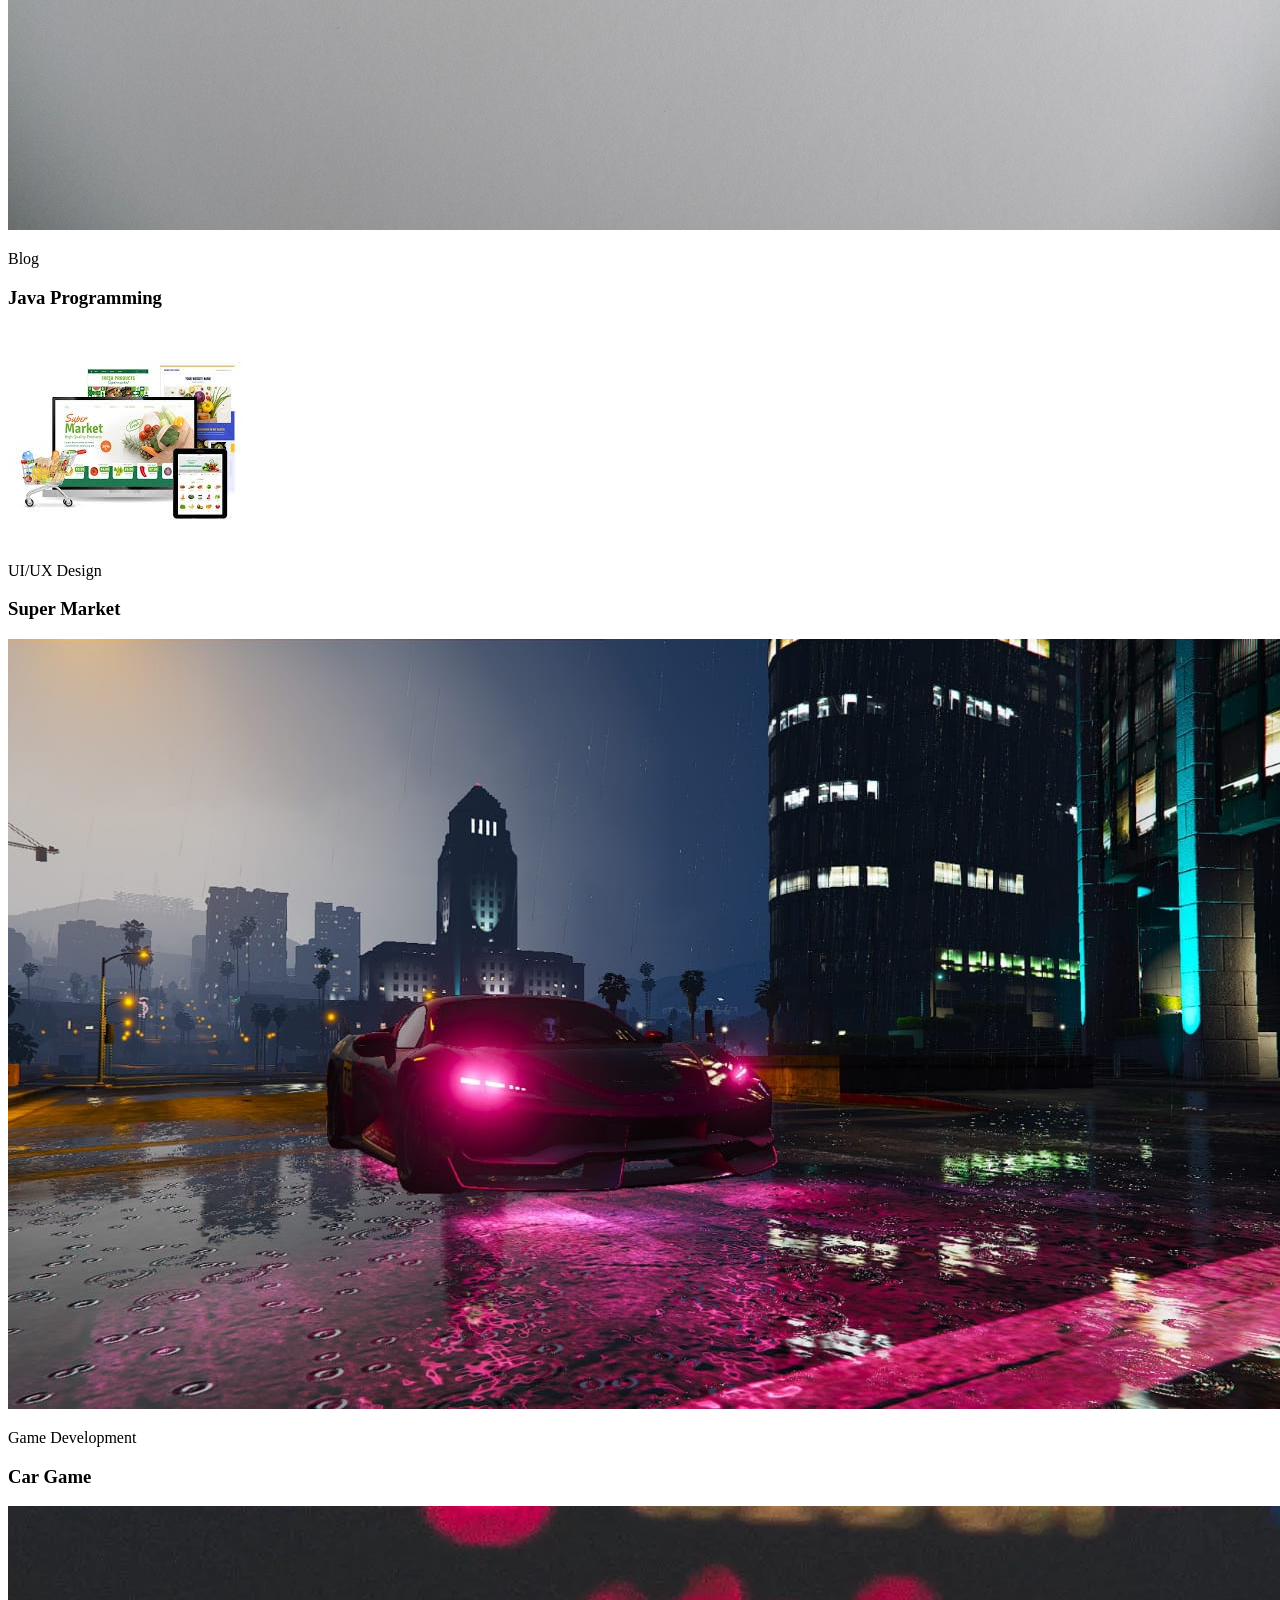
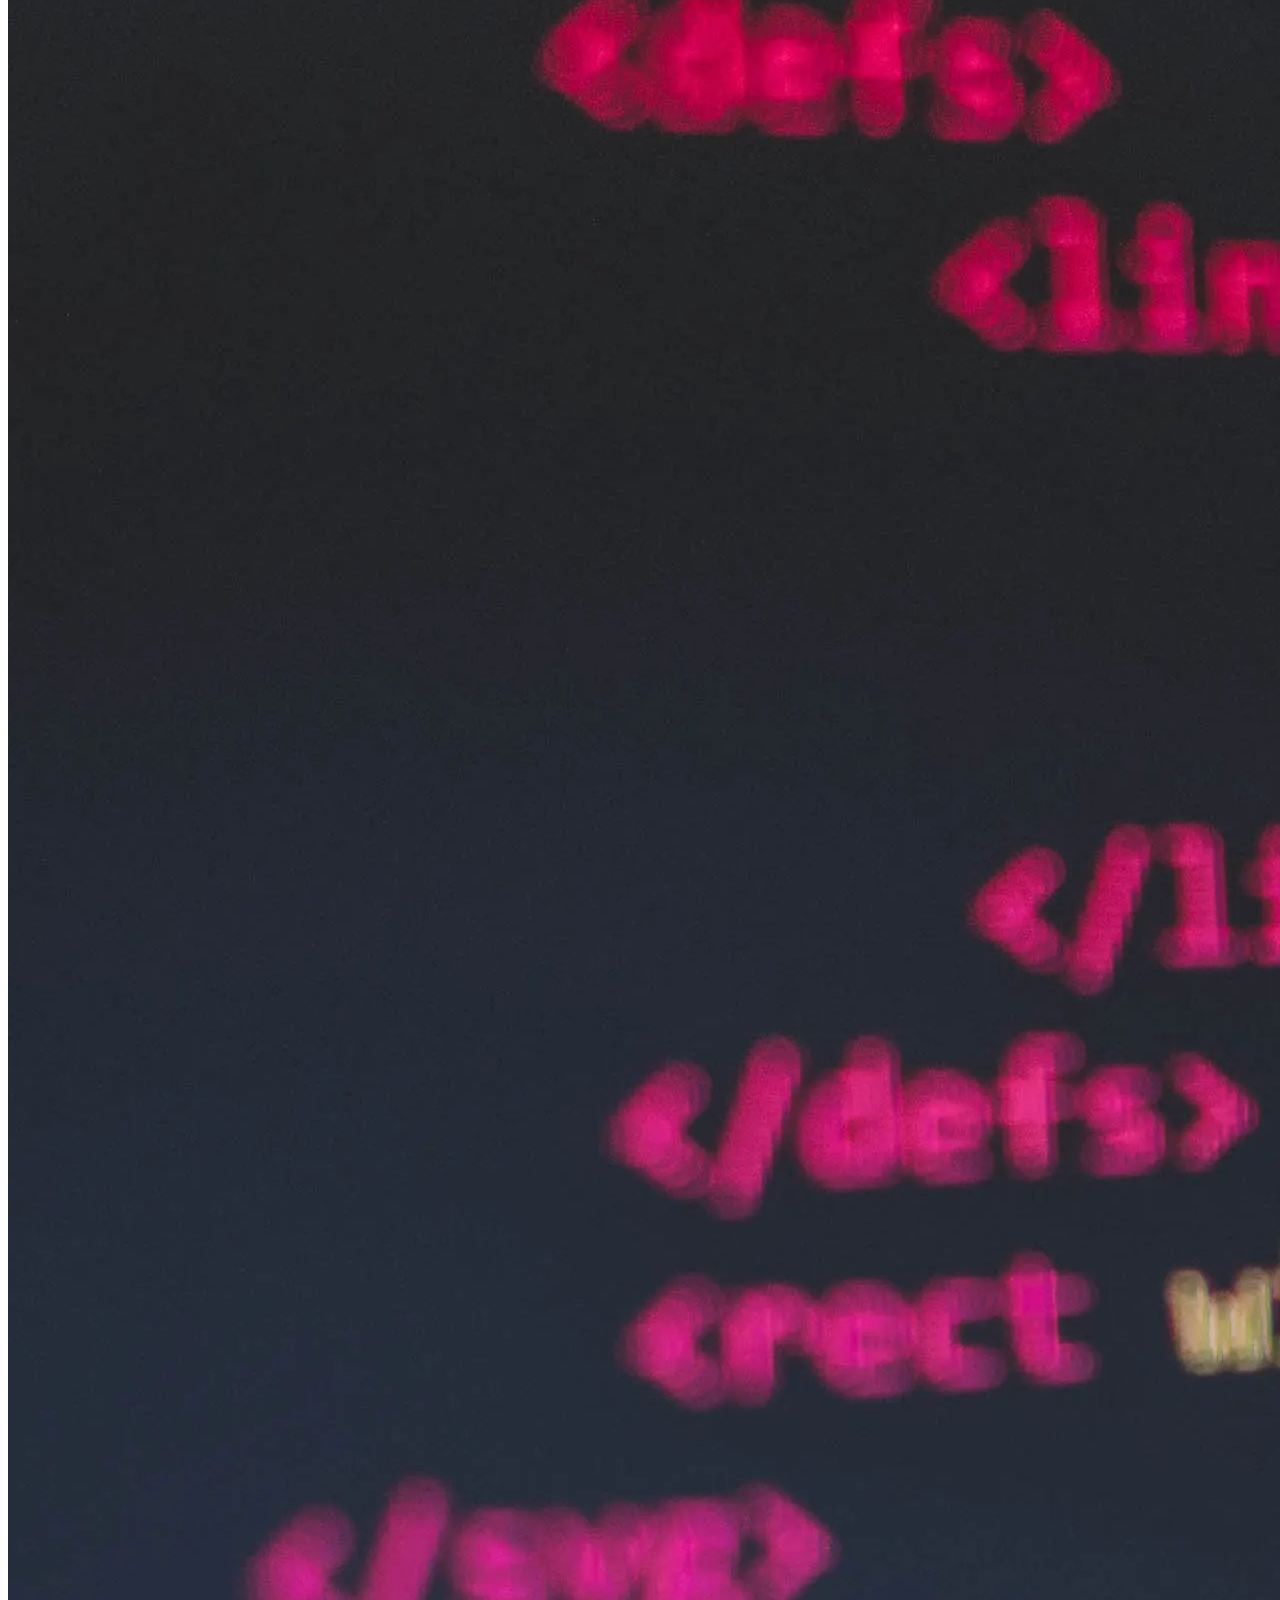
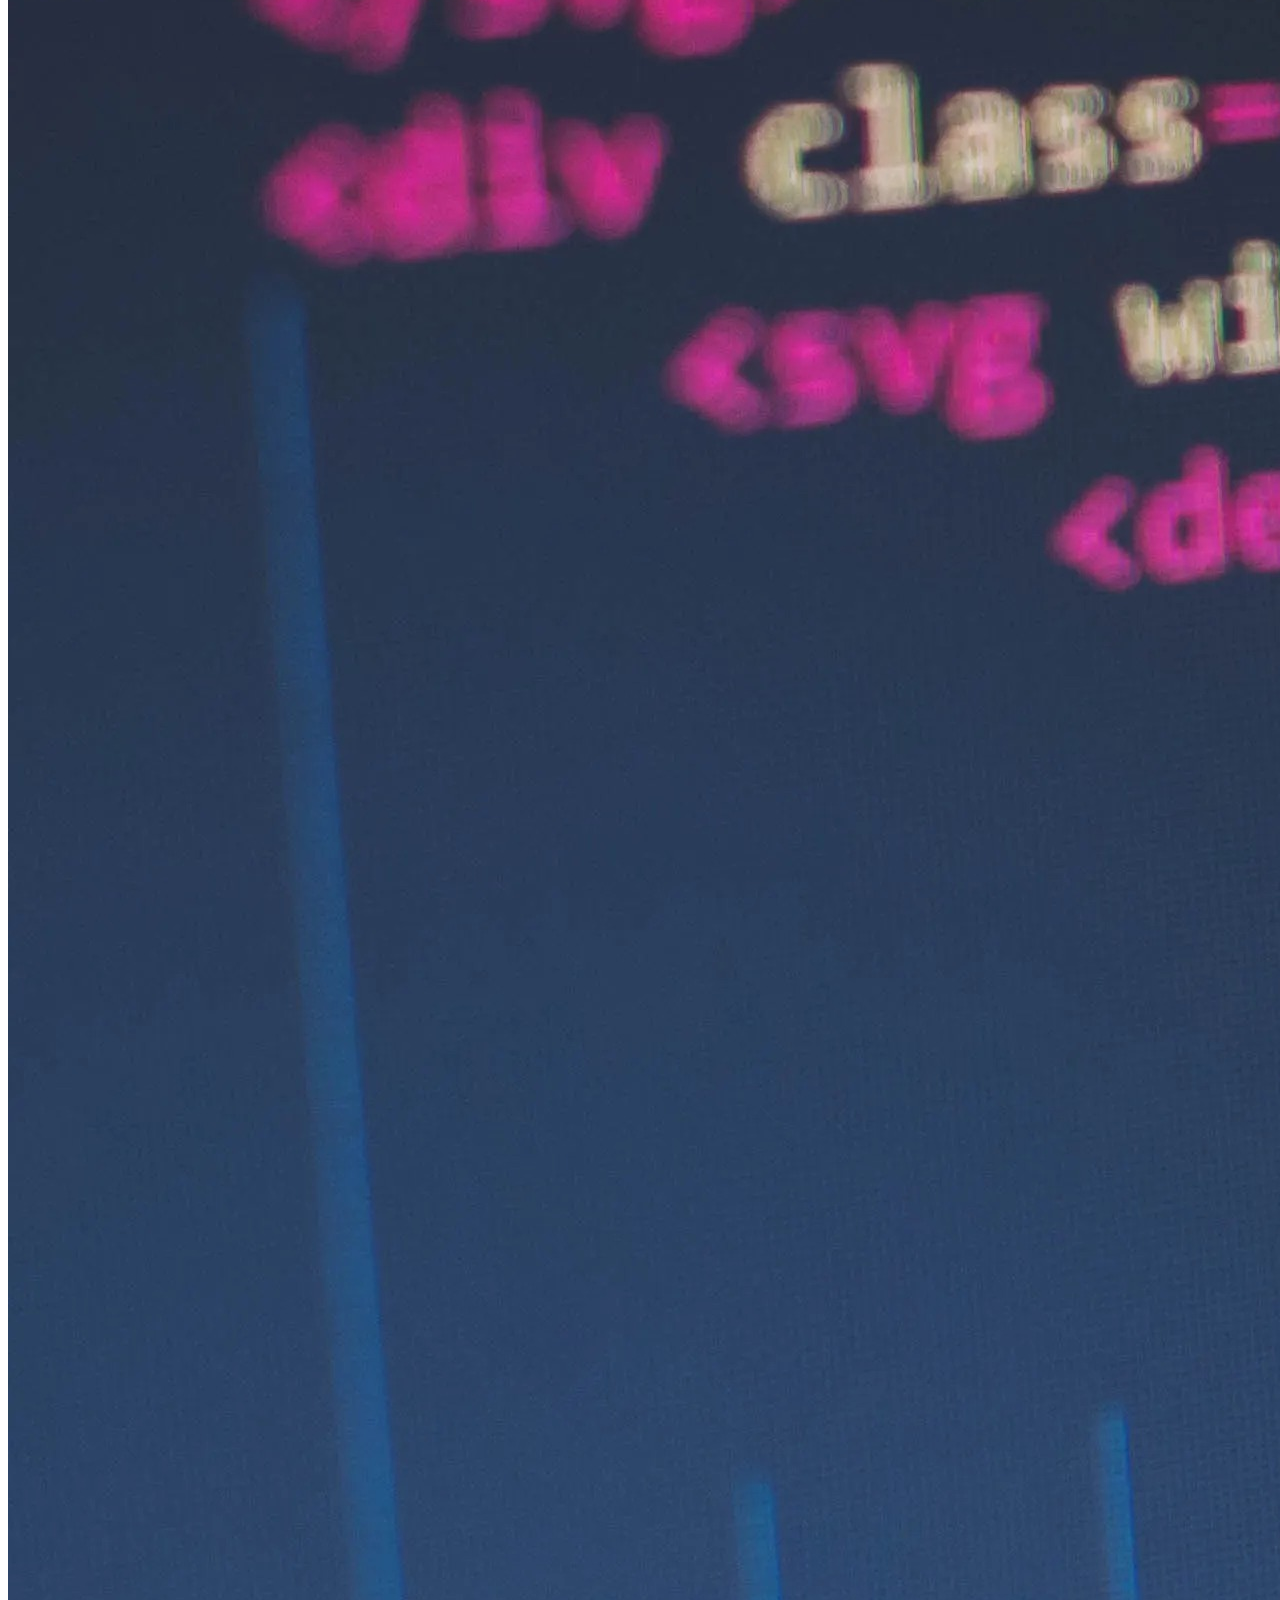
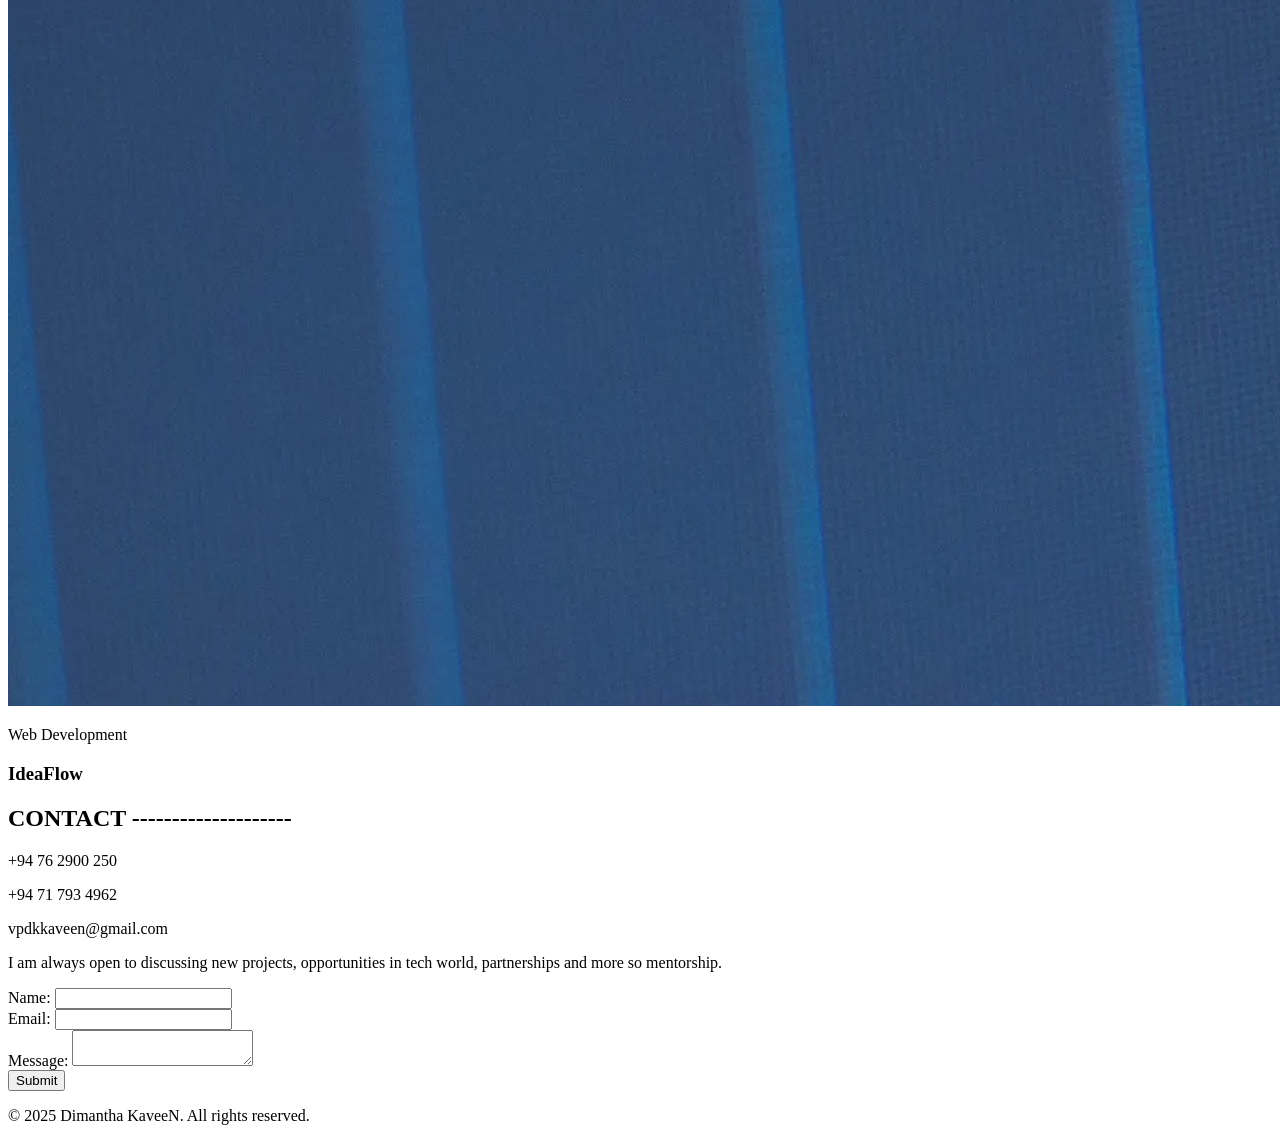
==== commit 46e96222: "updated index.html file" ====
--- a/index.html
+++ b/index.html
@@ -3,8 +3,6 @@
   <head>
     <meta charset="UTF-8" />
     <meta name="viewport" content="width=device-width, initial-scale=1.0" />
-    <title>KaveeN Portfolio</title>
-    <link rel="stylesheet" href="/assets/stylesheet/homepage.css" />
     <meta
       name="description"
       content="This is the homepage of the KaveeN portfolio"
@@ -13,332 +11,401 @@
       name="keywords"
       content="HTML, CSS, html, JavaScript, JS, KaveeN, portfolio, web developer, Dimantha, Kaveen, Dimantha Kaveen, KaveeN.com, kaveen.com"
     />
-    <title>Dimantha KaveeN's personal Portfolio</title>
+    <title>KaveeN Portfolio</title>
+    <link rel="stylesheet" href="/assets/stylesheet/homepage.css" />
     <link rel="icon" href="/assets/images/KaveeN.jpg" />
-    <link
-      rel="stylesheet"
-      href="https://cdnjs.cloudflare.com/ajax/libs/font-awesome/6.7.2/css/all.min.css"
-      integrity="sha512-Evv84Mr4kqVGRNSgIGL/F/aIDqQb7xQ2vcrdIwxfjThSH8CSR7PBEakCr51Ck+w+/U6swU2Im1vVX0SVk9ABhg=="
-      crossorigin="anonymous"
-      referrerpolicy="no-referrer"
-    />
   </head>
   <body>
     <!-- Header -->
-    <header>
-      <div>
-        <h4>
-          <i>Dimantha <span style="color: orange">KaveeN</span></i>
+    <header class="main-header">
+      <div class="header-container">
+        <h4 class="logo">
+          <i>Dimantha <span class="accent">KaveeN</span></i>
         </h4>
-        <nav>
-          <ul>
-            <li><i class="fa-solid fa-house"></i><a href="#home"> Home</a></li>
-            <li>
-              <i class="fa-solid fa-clipboard-list"></i
-              ><a href="#resume"> Resume</a>
+        <nav class="main-nav">
+          <ul class="nav-list">
+            <li class="nav-item">
+              <i class="fa-solid fa-house nav-icon"></i>
+              <a href="#home" class="nav-link">Home</a>
             </li>
-            <li>
-              <i class="fa-solid fa-briefcase"></i><a href="#work"> Work</a>
+            <li class="nav-item">
+              <i class="fa-solid fa-clipboard-list nav-icon"></i>
+              <a href="#resume" class="nav-link">Resume</a>
             </li>
-            <li>
-              <i class="fa-solid fa-address-book"></i
-              ><a href="#contact"> Contact</a>
+            <li class="nav-item">
+              <i class="fa-solid fa-briefcase nav-icon"></i>
+              <a href="#work" class="nav-link">Work</a>
+            </li>
+            <li class="nav-item">
+              <i class="fa-solid fa-address-book nav-icon"></i>
+              <a href="#contact" class="nav-link">Contact</a>
             </li>
           </ul>
         </nav>
       </div>
     </header>
 
-    <!-- Main Content -->
-    <main>
-      <div>
-        <img
-          src="/assets/images/KaveeN.jpg"
-          alt="KaveeN Profile Picture"
-          style="width: 300px; height: 300px; object-fit: cover"
-          title="Dimantha KaveeN"
-        />
-        <br />
-        <h3>Dimantha KaveeN</h3>
-        <p>SE Undergraduate</p>
+    <!-- Profile Sidebar -->
+    <aside class="profile-sidebar">
+      <img
+        src="/assets/images/KaveeN.jpg"
+        class="profile-img"
+        alt="Dimantha KaveeN"
+        title="Profile Picture"
+      />
+
+      <div class="profile-info">
+        <h3 class="profile-name">Dimantha KaveeN</h3>
+        <p class="profile-title">SE Undergraduate</p>
+      </div>
+
+      <div class="social-links">
         <a
           href="https://www.facebook.com/profile.php?id=61550196402141"
+          class="social-link"
           target="_blank"
-          title="Facebook"
         >
-          <i
-            class="fa-brands fa-facebook"
-            style="color: blue; font-size: 24px"
-          ></i>
+          <i class="fab fa-facebook"></i>
+        </a>
+        <a href="https://x.com/kaveen_69" class="social-link" target="_blank">
+          <i class="fab fa-x-twitter"></i>
         </a>
         <a
-          href="https://x.com/kaveen_69?t=32vAjHynsEWVjVswwT3YLw&s=35"
+          href="https://www.linkedin.com/in/dimantha-kaveen-a843092b5"
+          class="social-link"
           target="_blank"
-          title="Twitter"
         >
-          <i
-            class="fa-brands fa-x-twitter"
-            style="color: blue; font-size: 24px"
-          ></i>
+          <i class="fab fa-linkedin"></i>
         </a>
         <a
-          href="https://www.linkedin.com/in/dimantha-kaveen-a843092b5/?trk=PROFILE_DROP_DOWN"
+          href="https://github.com/KaveenDK"
+          class="social-link"
           target="_blank"
-          title="LinkedIn"
         >
-          <i
-            class="fa-brands fa-linkedin"
-            style="color: blue; font-size: 24px"
-          ></i>
+          <i class="fab fa-github"></i>
         </a>
-        <a href="https://github.com/KaveenDK" target="_blank" title="GitHub">
-          <i
-            class="fa-brands fa-github"
-            style="color: black; font-size: 24px"
-          ></i>
-        </a>
-        <p>
-          <span style="color: orange"><i class="fa-solid fa-mobile"></i></span>
-          Phone - +94 76 2900 250
-        </p>
-        <p>
-          <span style="color: orange"
-            ><i class="fa-solid fa-envelope"></i
-          ></span>
-          Email - vpdkkaveen@gmail.com
-        </p>
-        <p>
-          <span style="color: orange"
-            ><i class="fa-solid fa-location-dot"></i
-          ></span>
-          Location - Karapitiya, Galle
-        </p>
-        <button onclick="alert('Downloading Resume')">
-          <span style="color: orange"
-            ><i class="fa-solid fa-download"></i> Download Resume</span
-          >
-        </button>
       </div>
 
+      <div class="contact-info">
+        <div class="contact-item">
+          <i class="fas fa-mobile-alt accent"></i>
+          <span>+94 76 2900 250</span>
+        </div>
+        <div class="contact-item">
+          <i class="fas fa-envelope accent"></i>
+          <span>vpdkkaveen@gmail.com</span>
+        </div>
+        <div class="contact-item">
+          <i class="fas fa-map-marker-alt accent"></i>
+          <span>Karapitiya, Galle</span>
+        </div>
+      </div>
+
+      <button class="download-btn">
+        <i class="fas fa-download"></i>
+        Download Resume
+      </button>
+    </aside>
+
+    <!-- Main Content -->
+    <main class="main-content">
       <!-- Home Section -->
-      <section id="home">
-        <h1>
-          ABOUT ME <span style="color: orange">--------------------</span>
+      <section id="home" class="content-section">
+        <h1 class="section-heading">
+          ABOUT ME
+          <span class="heading-line"></span>--------------------
         </h1>
-        <p>
+        <p class="about-text">
           Hello there! I'm thrilled to welcome you to my portfolio. I am
           Dimantha Kaveen, a passionate and versatile SE undergraduate at IJSE
           with a strong focus on Java, MySQL, HTML, CSS, JavaScript, TypeScript,
-          and a keen interest in game and web development. My journey in the
-          world of technology has been nothing short of exhilarating, and I
-          constantly strive to enhance my skills while embracing emerging trends
-          in both frontend and backend development. I am always eager to explore
-          the latest cutting-edge technologies and take on exciting challenges
-          in the industry.
+          and a keen interest in game and web development.
         </p>
-        <h2>What I do!</h2>
-        <h3>
-          <span style="color: orange"><i class="fa-solid fa-code"></i></span>
-          Web Development
-        </h3>
-        <p>
-          As a developer, I find myself most captivated by the power and
-          flexibility of NEXT.js. I'm always eager to dive into new projects
-          that leverage NEXT.js and discover innovative ways to create fast,
-          scalable, and user-friendly applications.
-        </p>
-        <h3>
-          <span style="color: orange"><i class="fa-brands fa-dev"></i></span>
-          App Development
-        </h3>
-        <p>
-          With a focus on user-centric design and cutting-edge technologies, I
-          thrive on building intuitive and efficient apps that make a positive
-          impact on people's lives. Let's turn ideas into reality and shape the
-          future together.
-        </p>
-        <h3>
-          <span style="color: orange"><i class="fa-solid fa-image"></i></span>
-          UI/UX Designing
-        </h3>
-        <p>
-          Crafting visually appealing and intuitive user interfaces that offer a
-          delightful user experience is something I'm truly fanatic about.
-        </p>
-        <h3>
-          <span style="color: orange"><i class="fa-solid fa-gamepad"></i></span>
-          Game Development
-        </h3>
-        <p>
-          I’m diving into Java and game development, passionate about building
-          skills in frontend and backend tech. Game dev lets me combine
-          creativity with technical challenges
-        </p>
+
+        <h2 class="section-subheading">What I do!</h2>
+
+        <div class="services-grid">
+          <div class="service-card">
+            <h3 class="service-title">
+              <i class="fas fa-code accent"></i>
+              Web Development
+            </h3>
+            <p class="service-description">
+              As a developer, I find myself most captivated by the power and
+              flexibility of NEXT.js. I'm always eager to dive into new projects
+              that leverage NEXT.js and discover innovative ways to create fast,
+              scalable, and user-friendly applications.
+            </p>
+          </div>
+
+          <div class="service-card">
+            <h3 class="service-title">
+              <i class="fa-brands fa-dev"></i>
+              App Development
+            </h3>
+            <p class="service-description">
+              With a focus on user-centric design and cutting-edge technologies,
+              I thrive on building intuitive and efficient apps that make a
+              positive impact on people's lives. Let's turn ideas into reality
+              and shape the future together.
+            </p>
+          </div>
+
+          <div class="service-card">
+            <h3 class="service-title">
+              <i class="fa-solid fa-image"></i>
+              UI/UX Designing
+            </h3>
+            <p class="service-description">
+              Crafting visually appealing and intuitive user interfaces that
+              offer a delightful user experience is something I'm truly fanatic
+              about.
+            </p>
+          </div>
+
+          <div class="service-card">
+            <h3 class="service-title">
+              <i class="fa-solid fa-gamepad"></i>
+              Game Development
+            </h3>
+            <p class="service-description">
+              I’m diving into Java and game development, passionate about
+              building skills in frontend and backend tech. Game dev lets me
+              combine creativity with technical challenges
+            </p>
+          </div>
+        </div>
       </section>
 
       <!-- Resume Section -->
-      <section id="resume">
-        <h1>Resume <span style="color: orange">--------------------</span></h1>
-        <div>
-          <h3>
-            <span style="color: orange"
-              ><i class="fa-solid fa-graduation-cap"></i
-            ></span>
-            Education
-          </h3>
-          <p><span style="color: silver">2024-2026</span></p>
-          <p><b>Software Engineering</b></p>
-          <p>
-            <span style="color: black"
-              >IJSE| Institute of Software Engineering</span
-            >
-          </p>
-          <br />
-          <p><span style="color: silver">2025</span></p>
-          <p><b>Web Development</b></p>
-          <p>
-            <span style="color: black"
-              >IJSE| Institute of Software Engineering</span
-            >
-          </p>
-          <h3>
-            <span style="color: orange"
-              ><i class="fa-solid fa-briefcase"></i
-            ></span>
-            Experience
-          </h3>
-          <p><span style="color: silver">2025-Present</span></p>
-          <p><b>UI/UX Designing</b></p>
-          <p>
-            <span style="color: black"
-              >IJSE| Institute of Software Engineering</span
-            >
-          </p>
-          <br />
-          <p><span style="color: silver">2025-Present</span></p>
-          <p><b>Website Development</b></p>
-          <p>
-            <span style="color: black"
-              >IJSE| Institute of Software Engineering</span
-            >
-          </p>
-          <br />
-          <h3>Work Skills</h3>
-          <p>Java MySQL HTML5</p>
-          <p>CSS3 JavaScript Figma</p>
-          <p>TypeScript MongoDB SQL</p>
-          <p>Blender Photoshop Git</p>
-          <h3>Soft Skills</h3>
-          <p>Time Management</p>
-          <p>Mentorship Flexibility</p>
-          <p>Impeccable Communication</p>
-          <p>Research Writing</p>
+      <section id="resume" class="content-section">
+        <h1 class="section-heading">
+          RESUME
+          <span class="heading-line"></span>--------------------
+        </h1>
+
+        <div class="resume-grid">
+          <!-- Education Column -->
+          <div class="resume-column">
+            <div class="resume-item">
+              <div class="resume-header">
+                <i class="fas fa-graduation-cap accent"></i>
+                <h2 class="resume-title">Education</h2>
+              </div>
+
+              <div class="timeline">
+                <div class="timeline-item">
+                  <span class="timeline-date">2024 - 2026</span>
+                  <h3 class="timeline-title">Software Engineering</h3>
+                  <p class="timeline-location">
+                    IJSE | Institute of Software Engineering
+                  </p>
+                </div>
+
+                <div class="timeline-item">
+                  <span class="timeline-date">2025</span>
+                  <h3 class="timeline-title">Web Development</h3>
+                  <p class="timeline-location">
+                    IJSE | Institute of Software Engineering
+                  </p>
+                </div>
+              </div>
+            </div>
+          </div>
+
+          <div class="resume-column">
+            <div class="resume-item">
+              <div class="resume-header">
+                <i class="fas fa-briefcase accent"></i>
+                <h2 class="resume-title">Experience</h2>
+              </div>
+
+              <div class="timeline">
+                <div class="timeline-item">
+                  <span class="timeline-date">2025 - Present</span>
+                  <h3 class="timeline-title">UI/UX Designer</h3>
+                  <p class="timeline-location">
+                    IJSE | Institute of Software Engineering
+                  </p>
+                </div>
+
+                <div class="timeline-item">
+                  <span class="timeline-date">2025 - Present</span>
+                  <h3 class="timeline-title">Web Developer</h3>
+                  <p class="timeline-location">
+                    IJSE | Institute of Software Engineering
+                  </p>
+                </div>
+              </div>
+            </div>
+          </div>
+        </div>
+
+        <div class="skills-section">
+          <div class="skills-column">
+            <h3 class="skills-heading">Technical Skills</h3>
+            <div class="skills-grid">
+              <span class="skill-badge">Java</span>
+              <span class="skill-badge">MySQL</span>
+              <span class="skill-badge">HTML5</span>
+              <span class="skill-badge">CSS3</span>
+              <span class="skill-badge">JavaScript</span>
+              <span class="skill-badge">TypeScript</span>
+              <span class="skill-badge">Figma</span>
+              <span class="skill-badge">MongoDB</span>
+              <span class="skill-badge">Git</span>
+              <span class="skill-badge">Photoshop</span>
+            </div>
+          </div>
+
+          <div class="skills-column">
+            <h3 class="skills-heading">Soft Skills</h3>
+            <div class="skills-grid">
+              <span class="skill-badge soft">Time Management</span>
+              <span class="skill-badge soft">Mentorship</span>
+              <span class="skill-badge soft">Flexibility</span>
+              <span class="skill-badge soft">Communication</span>
+              <span class="skill-badge soft">Research</span>
+              <span class="skill-badge soft">Writing</span>
+            </div>
+          </div>
         </div>
       </section>
 
       <!-- Work Section -->
-      <section id="work">
-        <h1>
-          Portfolio <span style="color: orange">--------------------</span>
+      <section id="work" class="content-section">
+        <h1 class="section-heading">
+          PORTFOLIO
+          <span class="heading-line"></span>--------------------
         </h1>
-        <p>
-          <span style="color: orange">All</span> AppDevelopment WebDevelopment
-          Design GameDevelopment
-        </p>
-        <img
-          src="/assets/images/Smart_Bank_App.jpg"
-          alt="Smart Bank App"
-          style="width: 300px; height: 300px; object-fit: cover"
-          title="Smart Bank App"
-        />
-        <p><span style="color: silver">App Development</span></p>
-        <p><span style="color: black">Smart Bank App</span></p>
-        <br />
-
-        <img
-          src="/assets/images/Java_Blog.jpg"
-          alt="Java Blog"
-          style="width: 300px; height: 300px; object-fit: cover"
-          title="Java Blog"
-        />
-        <p><span style="color: silver">Blog</span></p>
-        <p><span style="color: black">Java</span></p>
-        <br />
-
-        <img
-          src="/assets/images/SuperMarket_UIUX.jpg"
-          alt="Smart Bank App"
-          style="width: 300px; height: 300px; object-fit: cover"
-          title="Super Market Website"
-        />
-        <p><span style="color: silver">UI/UX</span></p>
-        <p><span style="color: black">Super Marker</span></p>
-        <br />
-
-        <img
-          src="/assets/images/GtaV By KaveeN.jpg"
-          alt="Car Game"
-          style="width: 300px; height: 300px; object-fit: cover"
-          title="GtaV By KaveeN"
-        />
-        <p><span style="color: silver">Game Development</span></p>
-        <p><span style="color: black">Car Game</span></p>
-        <br />
-
-        <img
-          src="/assets/images/WebDevelopment.jpg"
-          alt="Coding"
-          style="width: 300px; height: 300px; object-fit: cover"
-          title="Web Development Coding"
-        />
-        <p><span style="color: silver">Web Development</span></p>
-        <p><span style="color: black">IdeaFlow</span></p>
-        <br />
+
+        <div class="portfolio-filter">
+          <button class="filter-btn active">All</button>
+          <button class="filter-btn">App Development</button>
+          <button class="filter-btn">Web Development</button>
+          <button class="filter-btn">Game Development</button>
+        </div>
+
+        <div class="portfolio-grid">
+          <div class="portfolio-item">
+            <img
+              src="/assets/images/Smart_Bank_App.jpg"
+              class="portfolio-image"
+              alt="Smart Bank App"
+              loading="lazy"
+            />
+            <div class="portfolio-info">
+              <p class="portfolio-category">App Development</p>
+              <h4 class="portfolio-title">Smart Bank App</h4>
+            </div>
+          </div>
+
+          <div class="portfolio-item">
+            <img
+              src="/assets/images/Java_Blog.jpg"
+              class="portfolio-image"
+              alt="Java Programming Blog"
+              loading="lazy"
+            />
+            <div class="portfolio-info">
+              <p class="portfolio-category">Blog</p>
+              <h3 class="portfolio-title">Java Programming</h3>
+            </div>
+          </div>
+
+          <div class="portfolio-item">
+            <img
+              src="/assets/images/SuperMarket_UIUX.jpg"
+              class="portfolio-image"
+              alt="Super Market UI Design"
+              loading="lazy"
+            />
+            <div class="portfolio-info">
+              <p class="portfolio-category">UI/UX Design</p>
+              <h3 class="portfolio-title">Super Market</h3>
+            </div>
+          </div>
+
+          <div class="portfolio-item">
+            <img
+              src="/assets/images/GtaV By KaveeN.jpg"
+              class="portfolio-image"
+              alt="Car Game Development"
+              loading="lazy"
+            />
+            <div class="portfolio-info">
+              <p class="portfolio-category">Game Development</p>
+              <h3 class="portfolio-title">Car Game</h3>
+            </div>
+          </div>
+
+          <div class="portfolio-item">
+            <img
+              src="/assets/images/WebDevelopment.jpg"
+              class="portfolio-image"
+              alt="Web Development Project"
+              loading="lazy"
+            />
+            <div class="portfolio-info">
+              <p class="portfolio-category">Web Development</p>
+              <h3 class="portfolio-title">IdeaFlow</h3>
+            </div>
+          </div>
+        </div>
       </section>
 
       <!-- Contact Section -->
-      <section id="contact">
-        <h1>Contact <span style="color: orange">--------------------</span></h1>
-        <p>
-          <span style="color: orange"><i class="fa-solid fa-mobile"></i></span>
-          Phone - +94 76 2900 250
-          <br />
-          +94 71 793 4962
-        </p>
-        <p>
-          <span style="color: orange"
-            ><i class="fa-solid fa-envelope"></i
-          ></span>
-          Email - vpdkkaveen@gmail.com
-        </p>
-        <br />
-        <form>
-          <p>
-            I am always open to discussing
-            <b>new projects, opportunities in tech world, partnerships</b> and
-            more so <b>mentorship.</b>
-          </p>
-          <label for="name">Name:</label>
-          <input type="text" id="name" name="name" required />
-          <br />
-          <hr />
-          <label for="email">Email:</label>
-          <input type="email" id="email" name="email" required />
-          <br />
-          <hr />
-          <label for="message">Message:</label>
-          <textarea id="message" name="message"></textarea>
-          <br />
-          <hr />
-          <button type="submit">Submit</button>
-        </form>
+      <section id="contact" class="content-section">
+        <h1 class="section-heading">
+          CONTACT
+          <span class="heading-line"></span>--------------------
+        </h1>
+
+        <div class="contact-container">
+          <div class="contact-info">
+            <div class="contact-method">
+              <i class="fas fa-phone-alt accent"></i>
+              <div class="contact-details">
+                <p>+94 76 2900 250</p>
+                <p>+94 71 793 4962</p>
+              </div>
+            </div>
+            <div class="contact-method">
+              <i class="fas fa-envelope accent"></i>
+              <p>vpdkkaveen@gmail.com</p>
+            </div>
+          </div>
+
+          <form class="contact-form">
+            <p class="form-intro">
+              I am always open to discussing new projects, opportunities in tech
+              world, partnerships and more so mentorship.
+            </p>
+            <div class="form-group">
+              <label for="name">Name:</label>
+              <input type="text" id="name" class="form-input" required />
+            </div>
+            <div class="form-group">
+              <label for="email">Email:</label>
+              <input type="email" id="email" class="form-input" required />
+            </div>
+            <div class="form-group">
+              <label for="message">Message:</label>
+              <textarea
+                id="message"
+                class="form-input message-input"
+                required
+              ></textarea>
+            </div>
+            <button type="submit" class="submit-btn">Submit</button>
+          </form>
+        </div>
       </section>
     </main>
-    <br />
 
     <!-- Footer -->
-    <footer>
-      <p>&copy; 2025 Dimantha KaveeN. All rights reserved.</p>
+    <footer class="main-footer">
+      <p class="copyright">&copy; 2025 Dimantha KaveeN. All rights reserved.</p>
     </footer>
   </body>
 </html>
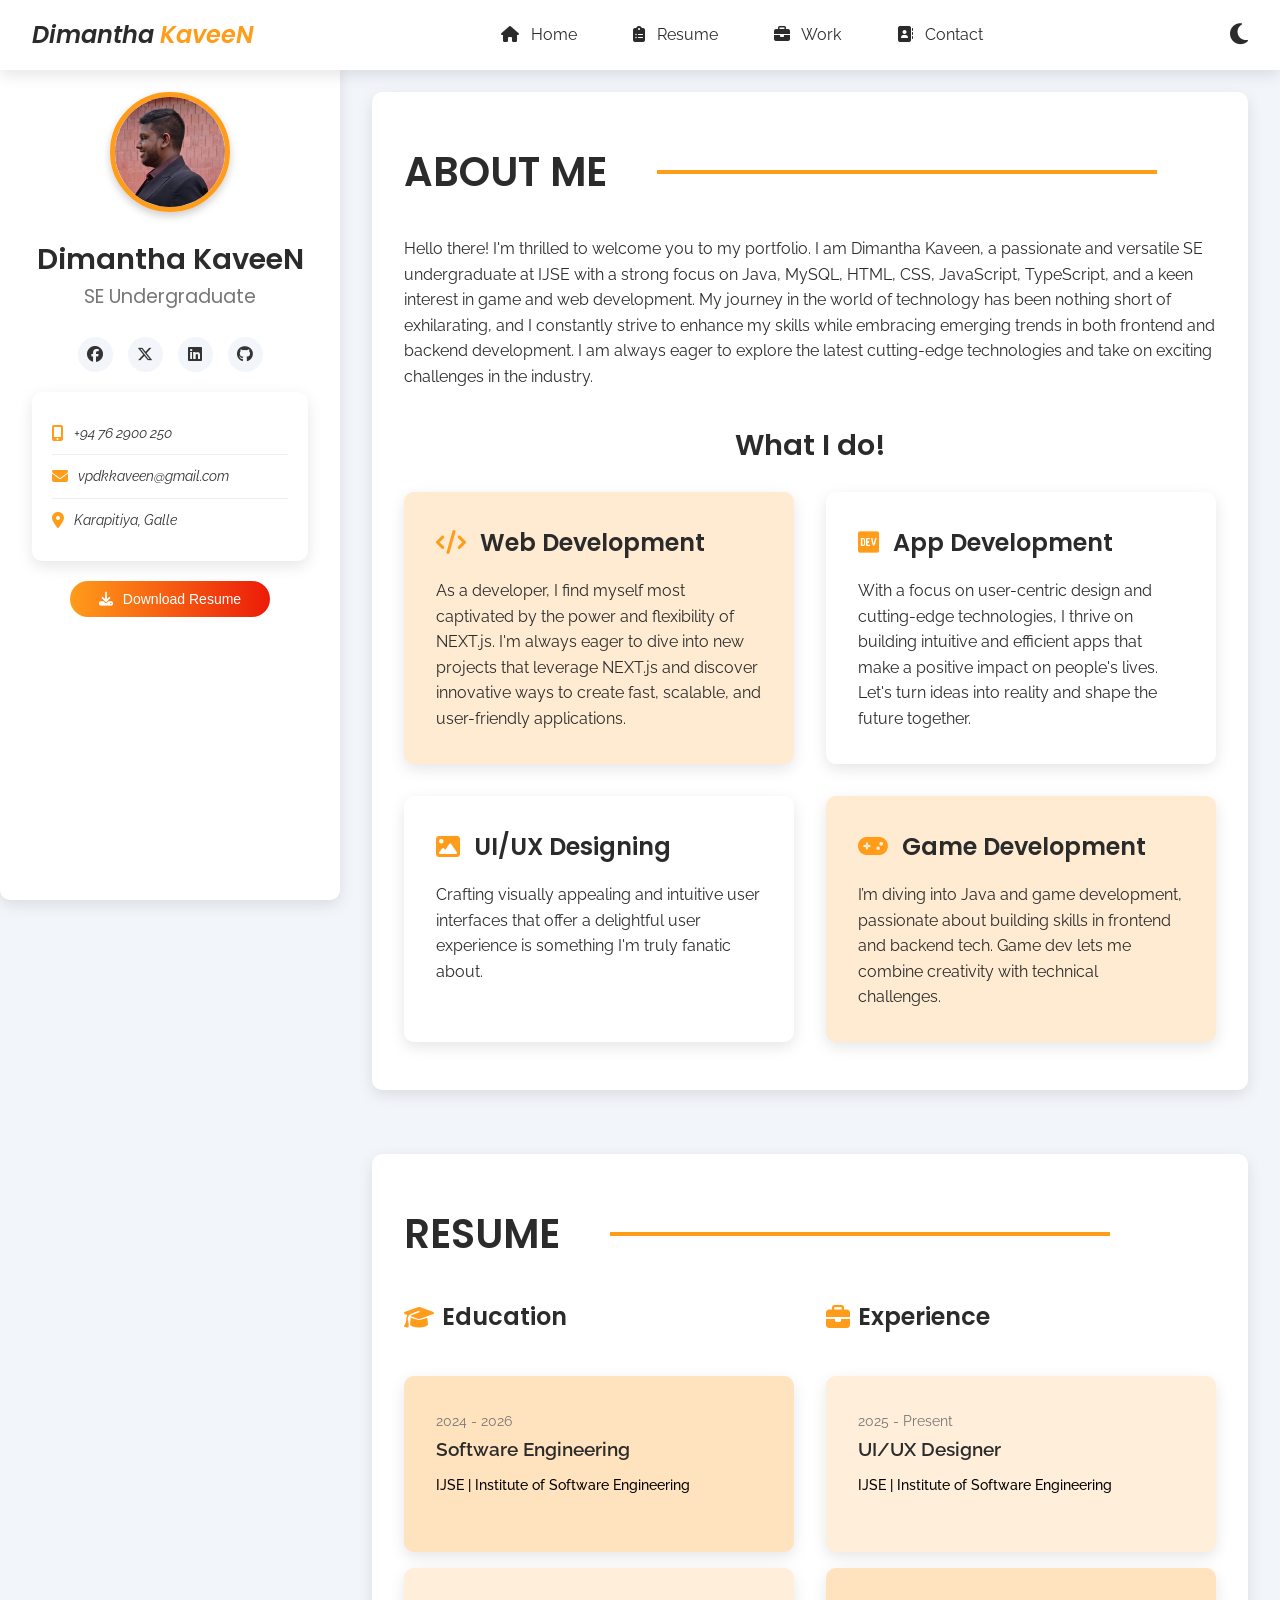
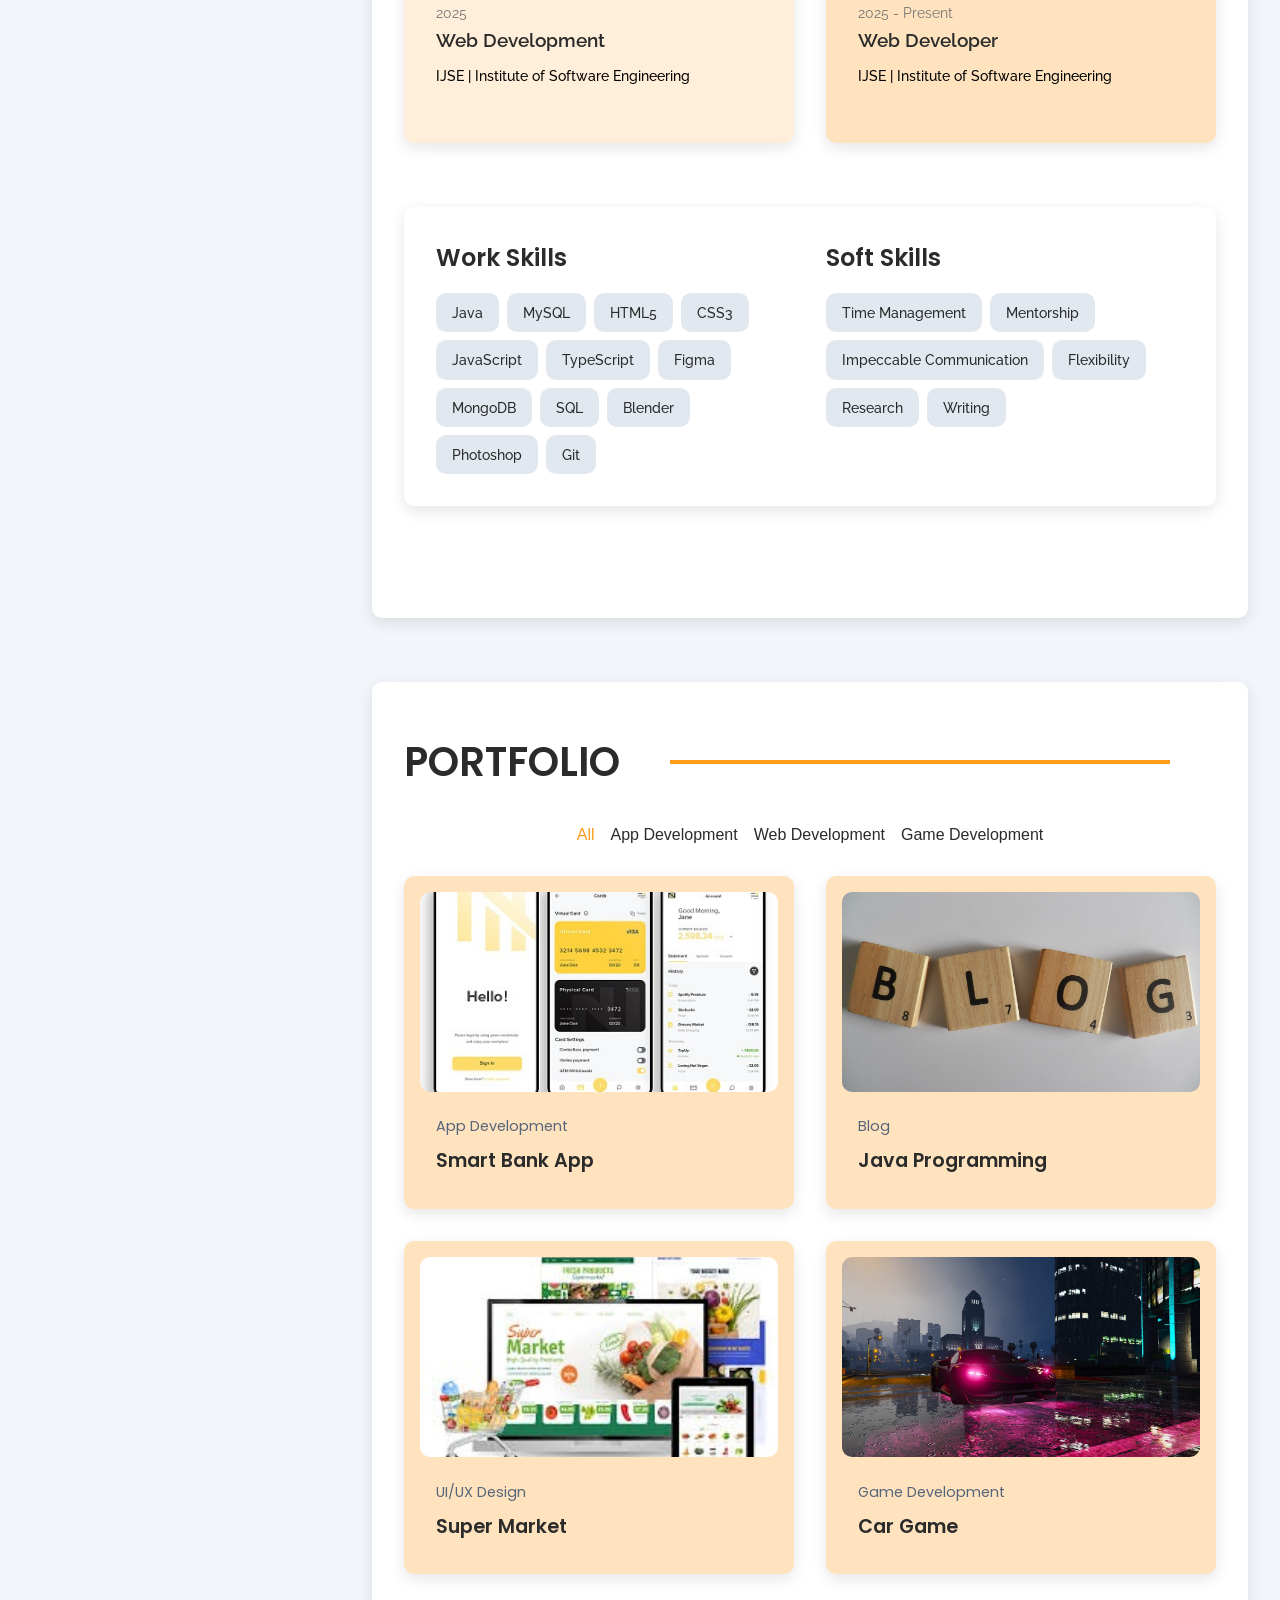
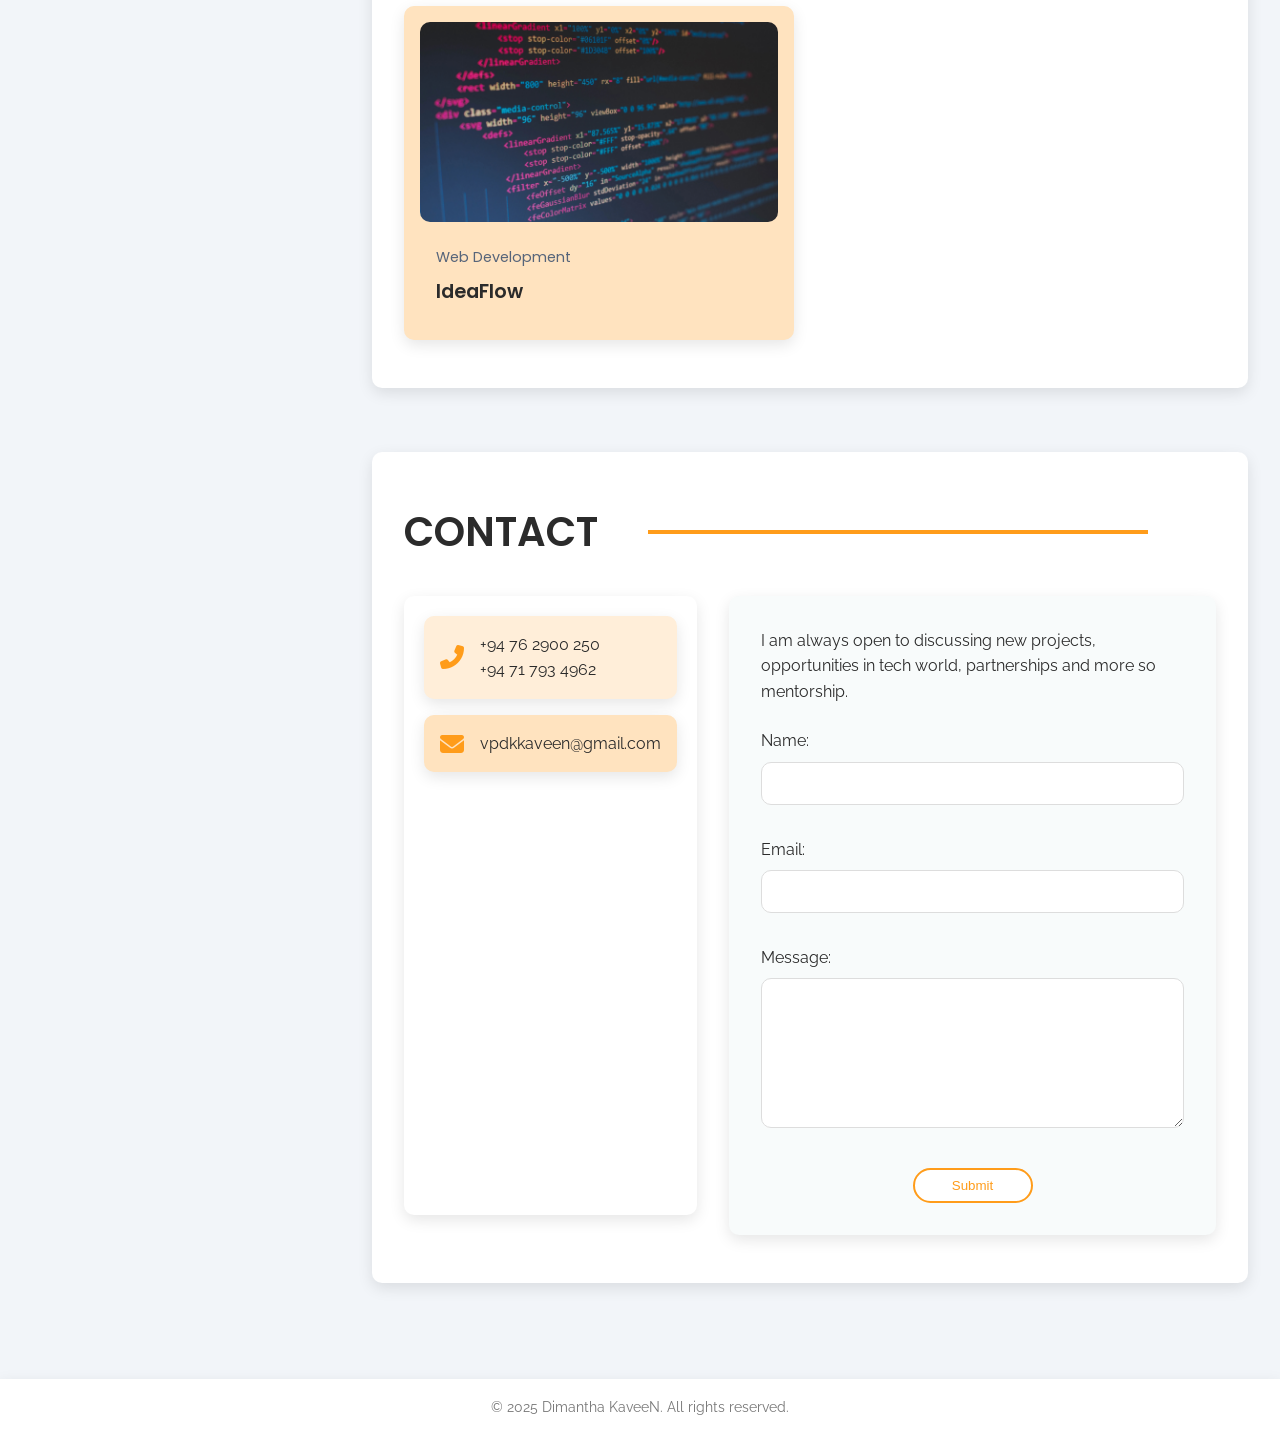
==== commit c0f06b93: "added stylesheets for my portfoio web design" ====
--- a/index.html
+++ b/index.html
@@ -12,8 +12,23 @@
       content="HTML, CSS, html, JavaScript, JS, KaveeN, portfolio, web developer, Dimantha, Kaveen, Dimantha Kaveen, KaveeN.com, kaveen.com"
     />
     <title>KaveeN Portfolio</title>
-    <link rel="stylesheet" href="/assets/stylesheet/homepage.css" />
     <link rel="icon" href="/assets/images/KaveeN.jpg" />
+    <link
+      rel="stylesheet"
+      href="https://cdnjs.cloudflare.com/ajax/libs/font-awesome/6.7.2/css/all.min.css"
+      integrity="sha512-Evv84Mr4kqVGRNSgIGL/F/aIDqQb7xQ2vcrdIwxfjThSH8CSR7PBEakCr51Ck+w+/U6swU2Im1vVX0SVk9ABhg=="
+      crossorigin="anonymous"
+      referrerpolicy="no-referrer"
+    />
+    <link
+      href="https://fonts.googleapis.com/css2?family=Poppins:wght@400;600&family=Raleway:wght@400;500&display=swap"
+      rel="stylesheet"
+    />
+    <link rel="stylesheet" href="stylesheet/styles.css" />
+    <link rel="stylesheet" href="stylesheet/homepage.css" />
+    <link rel="stylesheet" href="stylesheet/resumepage.css" />
+    <link rel="stylesheet" href="stylesheet/workpage.css" />
+    <link rel="stylesheet" href="stylesheet/contactpage.css" />
   </head>
   <body>
     <!-- Header -->
@@ -25,28 +40,36 @@
         <nav class="main-nav">
           <ul class="nav-list">
             <li class="nav-item">
-              <i class="fa-solid fa-house nav-icon"></i>
-              <a href="#home" class="nav-link">Home</a>
+              <a href="#home" class="nav-link" data-section="home">
+                <i class="fa-solid fa-house nav-icon"></i> Home
+              </a>
             </li>
             <li class="nav-item">
-              <i class="fa-solid fa-clipboard-list nav-icon"></i>
-              <a href="#resume" class="nav-link">Resume</a>
+              <a href="#resume" class="nav-link" data-section="resume">
+                <i class="fa-solid fa-clipboard-list nav-icon"></i> Resume
+              </a>
             </li>
             <li class="nav-item">
-              <i class="fa-solid fa-briefcase nav-icon"></i>
-              <a href="#work" class="nav-link">Work</a>
+              <a href="#work" class="nav-link" data-section="work">
+                <i class="fa-solid fa-briefcase nav-icon"></i> Work
+              </a>
             </li>
             <li class="nav-item">
-              <i class="fa-solid fa-address-book nav-icon"></i>
-              <a href="#contact" class="nav-link">Contact</a>
+              <a href="#contact" class="nav-link" data-section="contact">
+                <i class="fa-solid fa-address-book nav-icon"></i> Contact
+              </a>
             </li>
           </ul>
         </nav>
+        <div class="night-mode-toggle">
+          <i class="fas fa-moon"></i>
+        </div>
       </div>
     </header>
 
     <!-- Profile Sidebar -->
     <aside class="profile-sidebar">
+      <!-- Profile Image -->
       <img
         src="/assets/images/KaveeN.jpg"
         class="profile-img"
@@ -54,26 +77,38 @@
         title="Profile Picture"
       />
 
-      <div class="profile-info">
+      <!-- Profile Info -->
+      <header class="profile-info">
         <h3 class="profile-name">Dimantha KaveeN</h3>
         <p class="profile-title">SE Undergraduate</p>
-      </div>
-
-      <div class="social-links">
+      </header>
+
+      <!-- Social Links -->
+      <nav class="social-links">
         <a
           href="https://www.facebook.com/profile.php?id=61550196402141"
           class="social-link"
           target="_blank"
+          rel="noopener noreferrer"
+          aria-label="Facebook Profile"
         >
           <i class="fab fa-facebook"></i>
         </a>
-        <a href="https://x.com/kaveen_69" class="social-link" target="_blank">
+        <a
+          href="https://x.com/kaveen_69"
+          class="social-link"
+          target="_blank"
+          rel="noopener noreferrer"
+          aria-label="Twitter Profile"
+        >
           <i class="fab fa-x-twitter"></i>
         </a>
         <a
           href="https://www.linkedin.com/in/dimantha-kaveen-a843092b5"
           class="social-link"
           target="_blank"
+          rel="noopener noreferrer"
+          aria-label="LinkedIn Profile"
         >
           <i class="fab fa-linkedin"></i>
         </a>
@@ -81,27 +116,33 @@
           href="https://github.com/KaveenDK"
           class="social-link"
           target="_blank"
+          rel="noopener noreferrer"
+          aria-label="GitHub Profile"
         >
           <i class="fab fa-github"></i>
         </a>
-      </div>
-
-      <div class="contact-info">
-        <div class="contact-item">
-          <i class="fas fa-mobile-alt accent"></i>
-          <span>+94 76 2900 250</span>
-        </div>
-        <div class="contact-item">
-          <i class="fas fa-envelope accent"></i>
-          <span>vpdkkaveen@gmail.com</span>
-        </div>
-        <div class="contact-item">
-          <i class="fas fa-map-marker-alt accent"></i>
-          <span>Karapitiya, Galle</span>
-        </div>
-      </div>
-
-      <button class="download-btn">
+      </nav>
+
+      <!-- Contact Information -->
+      <address class="contact-info">
+        <ul>
+          <li class="contact-item">
+            <i class="fas fa-mobile-alt accent"></i>
+            <span>+94 76 2900 250</span>
+          </li>
+          <li class="contact-item">
+            <i class="fas fa-envelope accent"></i>
+            <a href="mailto:vpdkkaveen@gmail.com">vpdkkaveen@gmail.com</a>
+          </li>
+          <li class="contact-item">
+            <i class="fas fa-map-marker-alt accent"></i>
+            <span>Karapitiya, Galle</span>
+          </li>
+        </ul>
+      </address>
+
+      <!-- Resume Download Button -->
+      <button class="download-btn" type="button">
         <i class="fas fa-download"></i>
         Download Resume
       </button>
@@ -113,19 +154,24 @@
       <section id="home" class="content-section">
         <h1 class="section-heading">
           ABOUT ME
-          <span class="heading-line"></span>--------------------
+          <span class="heading-line"></span>
         </h1>
         <p class="about-text">
           Hello there! I'm thrilled to welcome you to my portfolio. I am
           Dimantha Kaveen, a passionate and versatile SE undergraduate at IJSE
           with a strong focus on Java, MySQL, HTML, CSS, JavaScript, TypeScript,
-          and a keen interest in game and web development.
+          and a keen interest in game and web development. My journey in the
+          world of technology has been nothing short of exhilarating, and I
+          constantly strive to enhance my skills while embracing emerging trends
+          in both frontend and backend development. I am always eager to explore
+          the latest cutting-edge technologies and take on exciting challenges
+          in the industry.
         </p>
 
         <h2 class="section-subheading">What I do!</h2>
 
         <div class="services-grid">
-          <div class="service-card">
+          <div class="service-card web-development">
             <h3 class="service-title">
               <i class="fas fa-code accent"></i>
               Web Development
@@ -140,7 +186,7 @@
 
           <div class="service-card">
             <h3 class="service-title">
-              <i class="fa-brands fa-dev"></i>
+              <i class="fa-brands fa-dev accent"></i>
               App Development
             </h3>
             <p class="service-description">
@@ -153,7 +199,7 @@
 
           <div class="service-card">
             <h3 class="service-title">
-              <i class="fa-solid fa-image"></i>
+              <i class="fa-solid fa-image accent"></i>
               UI/UX Designing
             </h3>
             <p class="service-description">
@@ -163,15 +209,15 @@
             </p>
           </div>
 
-          <div class="service-card">
+          <div class="service-card game-development">
             <h3 class="service-title">
-              <i class="fa-solid fa-gamepad"></i>
+              <i class="fa-solid fa-gamepad accent"></i>
               Game Development
             </h3>
             <p class="service-description">
               I’m diving into Java and game development, passionate about
               building skills in frontend and backend tech. Game dev lets me
-              combine creativity with technical challenges
+              combine creativity with technical challenges.
             </p>
           </div>
         </div>
@@ -181,61 +227,62 @@
       <section id="resume" class="content-section">
         <h1 class="section-heading">
           RESUME
-          <span class="heading-line"></span>--------------------
+          <span class="heading-line"></span>
         </h1>
 
         <div class="resume-grid">
           <!-- Education Column -->
           <div class="resume-column">
-            <div class="resume-item">
-              <div class="resume-header">
-                <i class="fas fa-graduation-cap accent"></i>
-                <h2 class="resume-title">Education</h2>
+            <div class="resume-header">
+              <i class="fas fa-graduation-cap accent"></i>
+              <h2 class="resume-title">Education</h2>
+            </div>
+
+            <div class="resume-box education-1">
+              <div class="timeline-item">
+                <span class="timeline-date">2024 - 2026</span>
+                <h3 class="timeline-title">Software Engineering</h3>
+                <p class="timeline-location">
+                  IJSE | Institute of Software Engineering
+                </p>
               </div>
-
-              <div class="timeline">
-                <div class="timeline-item">
-                  <span class="timeline-date">2024 - 2026</span>
-                  <h3 class="timeline-title">Software Engineering</h3>
-                  <p class="timeline-location">
-                    IJSE | Institute of Software Engineering
-                  </p>
-                </div>
-
-                <div class="timeline-item">
-                  <span class="timeline-date">2025</span>
-                  <h3 class="timeline-title">Web Development</h3>
-                  <p class="timeline-location">
-                    IJSE | Institute of Software Engineering
-                  </p>
-                </div>
+            </div>
+
+            <div class="resume-box education-2">
+              <div class="timeline-item">
+                <span class="timeline-date">2025</span>
+                <h3 class="timeline-title">Web Development</h3>
+                <p class="timeline-location">
+                  IJSE | Institute of Software Engineering
+                </p>
               </div>
             </div>
           </div>
 
+          <!-- Experience Column -->
           <div class="resume-column">
-            <div class="resume-item">
-              <div class="resume-header">
-                <i class="fas fa-briefcase accent"></i>
-                <h2 class="resume-title">Experience</h2>
+            <div class="resume-header">
+              <i class="fas fa-briefcase accent"></i>
+              <h2 class="resume-title">Experience</h2>
+            </div>
+
+            <div class="resume-box experience-1">
+              <div class="timeline-item">
+                <span class="timeline-date">2025 - Present</span>
+                <h3 class="timeline-title">UI/UX Designer</h3>
+                <p class="timeline-location">
+                  IJSE | Institute of Software Engineering
+                </p>
               </div>
-
-              <div class="timeline">
-                <div class="timeline-item">
-                  <span class="timeline-date">2025 - Present</span>
-                  <h3 class="timeline-title">UI/UX Designer</h3>
-                  <p class="timeline-location">
-                    IJSE | Institute of Software Engineering
-                  </p>
-                </div>
-
-                <div class="timeline-item">
-                  <span class="timeline-date">2025 - Present</span>
-                  <h3 class="timeline-title">Web Developer</h3>
-                  <p class="timeline-location">
-                    IJSE | Institute of Software Engineering
-                  </p>
-                </div>
+            </div>
+
+            <div class="resume-box experience-2">
+              <div class="timeline-item">
+                <span class="timeline-date">2025 - Present</span>
+                <h3 class="timeline-title">Web Developer</h3>
+                <p class="timeline-location">
+                  IJSE | Institute of Software Engineering
+                </p>
               </div>
             </div>
           </div>
@@ -243,7 +290,7 @@
 
         <div class="skills-section">
           <div class="skills-column">
-            <h3 class="skills-heading">Technical Skills</h3>
+            <h3 class="skills-heading">Work Skills</h3>
             <div class="skills-grid">
               <span class="skill-badge">Java</span>
               <span class="skill-badge">MySQL</span>
@@ -253,8 +300,10 @@
               <span class="skill-badge">TypeScript</span>
               <span class="skill-badge">Figma</span>
               <span class="skill-badge">MongoDB</span>
+              <span class="skill-badge">SQL</span>
+              <span class="skill-badge">Blender</span>
+              <span class="skill-badge">Photoshop</span>
               <span class="skill-badge">Git</span>
-              <span class="skill-badge">Photoshop</span>
             </div>
           </div>
 
@@ -263,8 +312,8 @@
             <div class="skills-grid">
               <span class="skill-badge soft">Time Management</span>
               <span class="skill-badge soft">Mentorship</span>
+              <span class="skill-badge soft">Impeccable Communication</span>
               <span class="skill-badge soft">Flexibility</span>
-              <span class="skill-badge soft">Communication</span>
               <span class="skill-badge soft">Research</span>
               <span class="skill-badge soft">Writing</span>
             </div>
@@ -276,7 +325,7 @@
       <section id="work" class="content-section">
         <h1 class="section-heading">
           PORTFOLIO
-          <span class="heading-line"></span>--------------------
+          <span class="heading-line"></span>
         </h1>
 
         <div class="portfolio-filter">
@@ -358,19 +407,19 @@
       <section id="contact" class="content-section">
         <h1 class="section-heading">
           CONTACT
-          <span class="heading-line"></span>--------------------
+          <span class="heading-line"></span>
         </h1>
 
         <div class="contact-container">
           <div class="contact-info">
-            <div class="contact-method">
+            <div class="contact-method phone">
               <i class="fas fa-phone-alt accent"></i>
               <div class="contact-details">
                 <p>+94 76 2900 250</p>
                 <p>+94 71 793 4962</p>
               </div>
             </div>
-            <div class="contact-method">
+            <div class="contact-method email">
               <i class="fas fa-envelope accent"></i>
               <p>vpdkkaveen@gmail.com</p>
             </div>
--- a/stylesheet/styles.css
+++ b/stylesheet/styles.css
@@ -0,0 +1,260 @@
+/* Base Styles */
+* {
+  margin: 0;
+  padding: 0;
+  box-sizing: border-box;
+}
+
+html {
+  scroll-behavior: smooth;
+}
+
+body {
+  font-family: 'Raleway', sans-serif;
+  background: #F2F5F9;
+  color: #2B2B2B;
+  line-height: 1.6;
+}
+
+h1, h2, h3, h4 {
+  font-family: 'Poppins', sans-serif;
+  font-weight: 600;
+}
+
+/* Header */
+.main-header {
+  background: white;
+  box-shadow: 0 5px 15px rgba(0, 0, 0, 0.1);
+  padding: 1rem 2rem;
+  position: fixed;
+  width: 100%;
+  top: 0;
+  z-index: 1000;
+}
+
+.header-container {
+  display: flex;
+  justify-content: space-between;
+  align-items: center;
+}
+
+.logo {
+  font-size: 1.5rem;
+  color: #2B2B2B;
+}
+
+.logo .accent {
+  color: #FF9C1A;
+}
+
+.main-nav .nav-list {
+  display: flex;
+  gap: 1.5rem;
+}
+
+.nav-item {
+  list-style: none;
+}
+
+.nav-link {
+  text-decoration: none;
+  color: #2B2B2B;
+  font-size: 1rem;
+  transition: color 0.3s, background-color 0.3s;
+  padding: 0.5rem 1rem;
+  border-radius: 10px;
+}
+
+.nav-link:hover,
+.nav-link:focus {
+  color: white;
+  background-color: #FF9C1A;
+}
+
+.nav-icon {
+  margin-right: 0.5rem;
+}
+
+/* Night Mode Toggle */
+.night-mode-toggle {
+  cursor: pointer;
+  font-size: 1.5rem;
+  color: #2B2B2B;
+  transition: color 0.3s;
+}
+
+.night-mode-toggle:hover {
+  color: #FF9C1A;
+}
+
+/* Night Mode */
+body.night-mode {
+  background: #2B2B2B;
+  color: #F2F5F9;
+}
+
+body.night-mode .main-header {
+  background: #333;
+}
+
+body.night-mode .nav-link {
+  color: #F2F5F9;
+}
+
+body.night-mode .nav-link:hover {
+  color: #FF9C1A;
+}
+
+/* Sidebar Profile */
+.profile-sidebar {
+  position: fixed;
+  left: 0;
+  top: 60px;
+  bottom: 0;
+  width: 340px;
+  background: white;
+  padding: 2rem;
+  box-shadow: 0 5px 15px rgba(0, 0, 0, 0.1);
+  border-radius: 10px;
+}
+
+.profile-img {
+  width: 120px;
+  height: 120px;
+  border-radius: 50%;
+  display: block;
+  margin: 0 auto 1.5rem;
+  object-fit: cover;
+  border: 5px solid #FF9C1A;
+  box-shadow: 0 4px 8px rgba(0, 0, 0, 0.2);
+}
+
+.profile-info {
+  text-align: center;
+  margin-bottom: 1.5rem;
+}
+
+.profile-name {
+  font-size: 1.8rem;
+  font-weight: 600;
+  font-family: 'Poppins', sans-serif;
+  color: #2B2B2B;
+}
+
+.profile-title {
+  font-size: 1.2rem;
+  font-weight: 400;
+  font-family: 'Poppins', sans-serif;
+  color: #777;
+  margin-bottom: 15px;
+}
+
+/* Social Media Links */
+.social-links {
+  display: flex;
+  justify-content: center;
+  gap: 15px;
+  margin-bottom: 20px;
+}
+
+.social-link {
+  width: 35px;
+  height: 35px;
+  display: flex;
+  align-items: center;
+  justify-content: center;
+  border-radius: 50%;
+  background: #F2F5F9;
+  color: #333;
+  font-size: 16px;
+  transition: 0.3s;
+  text-decoration: none;
+}
+
+.social-link:hover {
+  background: #FF9C1A;
+  color: #fff;
+  transform: scale(1.1);
+}
+
+/* Contact Information */
+.contact-info {
+  margin-bottom: 20px;
+  padding: 20px;
+  background: #fff;
+  border-radius: 10px;
+  box-shadow: 0 5px 15px rgba(0, 0, 0, 0.1);
+}
+
+.contact-info ul {
+  list-style: none;
+  padding: 0;
+  margin: 0;
+}
+
+.contact-item {
+  display: flex;
+  align-items: center;
+  gap: 10px;
+  font-size: 14px;
+  color: #333;
+  padding: 10px 0;
+  border-bottom: 1px solid #eee;
+}
+
+.contact-item:last-child {
+  border-bottom: none;
+}
+
+.contact-item i {
+  color: #FF9C1A;
+  font-size: 16px;
+}
+
+.contact-item a {
+  color: #333;
+  text-decoration: none;
+  transition: color 0.3s;
+}
+
+.contact-item a:hover {
+  color: #FF9C1A;
+}
+
+/* Resume Download Button */
+.download-btn {
+  width: 100%; 
+  max-width: 200px; 
+  background: linear-gradient(to right, #FF9C1A, #EC1B09); 
+  color: white;
+  font-size: 14px;
+  font-weight: 500;
+  padding: 10px 20px; 
+  border: none;
+  border-radius: 50px; 
+  cursor: pointer;
+  transition: 0.3s;
+  display: flex;
+  align-items: center;
+  justify-content: center;
+  gap: 10px;
+  margin: 0 auto; 
+}
+
+.download-btn:hover {
+  background: linear-gradient(to right, #EC1B09, #FF9C1A); 
+  box-shadow: 0 5px 15px rgba(0, 0, 0, 0.2);
+}
+
+/* Footer */
+.main-footer {
+  text-align: center;
+  padding: 1rem;
+  background: white;
+  box-shadow: 0 5px 15px rgba(0, 0, 0, 0.1);
+}
+
+.copyright {
+  font-size: 0.9rem;
+  color: #777;
+}
--- a/stylesheet/homepage.css
+++ b/stylesheet/homepage.css
@@ -0,0 +1,101 @@
+/* Main Content */
+.main-content {
+  margin-left: 340px;
+  padding: 2rem;
+  margin-top: 60px;
+}
+
+.content-section {
+  max-width: 1200px;
+  margin-bottom: 4rem;
+  padding: 3rem 2rem;
+  background: white;
+  box-shadow: 0 5px 15px rgba(0, 0, 0, 0.1);
+  border-radius: 10px;
+}
+
+.section-heading {
+  font-size: 2.5rem;
+  margin-bottom: 2rem;
+  text-align: left;
+  position: relative;
+  display: flex;
+  align-items: center;
+}
+
+.section-heading::after {
+  content: '';
+  flex-grow: 1;
+  height: 4px;
+  background: #FF9C1A;
+  margin-left: 50px;
+  max-width: 500px;
+}
+
+.heading-line {
+  display: none;
+}
+
+.section-subheading {
+  font-size: 1.8rem;
+  margin-bottom: 1.5rem;
+  text-align: center;
+}
+
+.about-text {
+  font-size: 1rem;
+  margin-bottom: 2rem;
+}
+
+/* Services Grid */
+.services-grid {
+  display: grid;
+  grid-template-columns: repeat(2, 1fr);
+  gap: 2rem;
+  justify-items: center;
+}
+
+.service-card {
+  background: #fff;
+  padding: 2rem;
+  border-radius: 10px;
+  box-shadow: 0 5px 15px rgba(0, 0, 0, 0.1);
+  transition: transform 0.3s ease;
+  width: 100%;
+  max-width: 500px;
+}
+
+.service-card:hover {
+  transform: translateY(-10px);
+}
+
+.service-title {
+  font-size: 1.5rem;
+  margin-bottom: 1rem;
+}
+
+.service-title .accent {
+  margin-right: 0.5rem;
+  color: #FF9C1A;
+}
+
+.service-description {
+  font-size: 1rem;
+}
+
+/* Specific Service Cards */
+.service-card.web-development,
+.service-card.game-development {
+  background: #FFEBD1;
+  color: #2B2B2B;
+}
+
+.service-card.web-development .service-title .accent,
+.service-card.game-development .service-title .accent {
+  color: #FF9C1A;
+}
+
+.service-card.web-development .service-description,
+.service-card.game-development .service-description {
+  color: #2B2B2B;
+}
--- a/stylesheet/resumepage.css
+++ b/stylesheet/resumepage.css
@@ -0,0 +1,126 @@
+/* Resume Section */
+.resume-grid {
+    display: grid;
+    grid-template-columns: 1fr 1fr;
+    gap: 2rem;
+    margin-bottom: 4rem;
+  }
+  
+  .resume-column {
+    display: flex;
+    flex-direction: column;
+    gap: 1rem;
+  }
+  
+  .resume-box {
+    background: #FFEBD1;
+    padding: 2rem;
+    border-radius: 10px;
+    box-shadow: 0 5px 15px rgba(0, 0, 0, 0.1);
+  }
+  
+  .resume-box.education-1 {
+    background: #FFE3BF;
+  }
+  
+  .resume-box.education-2 {
+    background: #FFEED9;
+  }
+  
+  .resume-box.experience-1 {
+    background: #FFEED9;
+  }
+  
+  .resume-box.experience-2 {
+    background: #FFE3BF;
+  }
+  
+  .resume-header {
+    display: flex;
+    align-items: center;
+    margin-bottom: 1.5rem;
+  }
+  
+  .resume-header i {
+    font-size: 1.5rem;
+    color: #FF9C1A;
+    margin-right: 0.5rem;
+  }
+  
+  .resume-title {
+    font-size: 1.5rem;
+    font-weight: 600;
+    color: #2B2B2B;
+  }
+  
+  .timeline {
+    margin-top: 1rem;
+  }
+  
+  .timeline-item {
+    margin-bottom: 1.5rem;
+  }
+  
+  .timeline-date {
+    font-size: 0.9rem;
+    color: #777;
+    margin-bottom: 0.5rem;
+  }
+  
+  .timeline-title {
+    font-size: 1.2rem;
+    font-weight: 500;
+    font-family: 'Raleway', sans-serif;
+    font-weight: 600;
+    color: #2B2B2B;
+    margin-bottom: 0.5rem;
+  }
+  
+  .timeline-location {
+    font-size: 0.9rem;
+    font-family: 'Raleway', sans-serif;
+    font-weight: 500;
+    color: #000000;
+  }
+  
+  /* Skills Section */
+  .skills-section {
+    background: #FFFFFF;
+    padding: 2rem;
+    border-radius: 10px;
+    box-shadow: 0 5px 15px rgba(0, 0, 0, 0.1);
+    margin-bottom: 4rem;
+    display: flex;
+    gap: 2rem;
+  }
+  
+  .skills-column {
+    flex: 1;
+  }
+  
+  .skills-heading {
+    font-size: 1.5rem;
+    font-weight: 600;
+    color: #2B2B2B;
+    margin-bottom: 1rem;
+  }
+  
+  .skills-grid {
+    display: flex;
+    flex-wrap: wrap;
+    gap: 0.5rem;
+  }
+  
+  .skill-badge {
+    background: #E1E8EF;
+    color: #2B2B2B;
+    padding: 0.5rem 1rem;
+    border-radius: 10px;
+    font-size: 0.9rem;
+    font-weight: 500;
+  }
+  
+  .skill-badge.soft {
+    background: #E1E8EF;
+    color: #2B2B2B;
+  }
--- a/stylesheet/workpage.css
+++ b/stylesheet/workpage.css
@@ -0,0 +1,153 @@
+/* Portfolio Grid */
+.portfolio-grid {
+    display: grid;
+    grid-template-columns: repeat(2, 1fr);
+    gap: 2rem;
+  }
+  
+  .portfolio-item {
+    background: #FFE3BF;
+    overflow: hidden;
+    box-shadow: 0 5px 15px rgba(0, 0, 0, 0.1);
+    border-radius: 10px;
+    transition: transform 0.3s ease;
+    padding: 1rem;
+  }
+  
+  .portfolio-item:hover {
+    transform: translateY(-5px);
+  }
+  
+  .portfolio-image {
+    width: 100%;
+    height: 200px;
+    object-fit: cover;
+    border-radius: 10px;
+  }
+  
+  .portfolio-info {
+    padding: 1rem;
+  }
+  
+  .portfolio-category {
+    font-size: 0.9rem;
+    font-family: 'Poppins', sans-serif;
+    color: #57657A;
+  }
+  
+  .portfolio-title {
+    font-size: 1.2rem;
+    margin-top: 0.5rem;
+  }
+  
+  /* Portfolio Filter */
+  .portfolio-filter {
+    display: flex;
+    justify-content: center;
+    gap: 1rem;
+    margin-bottom: 2rem;
+  }
+  
+  .filter-btn {
+    background: none;
+    border: none;
+    font-size: 1rem;
+    color: #2B2B2B;
+    cursor: pointer;
+    transition: color 0.3s;
+  }
+  
+  .filter-btn.active,
+  .filter-btn:hover {
+    color: #FF9C1A;
+  }
+  
+  /* Work Section */
+  .work-section {
+    max-width: 1200px;
+    margin: 0 auto;
+    padding: 3rem 2rem;
+    background: white;
+    box-shadow: 0 5px 15px rgba(0, 0, 0, 0.1);
+    border-radius: 10px;
+  }
+  
+  .work-section .section-heading {
+    font-size: 2.5rem;
+    margin-bottom: 2rem;
+    text-align: left;
+    position: relative;
+    display: flex;
+    align-items: center;
+  }
+  
+  .work-section .section-heading::after {
+    content: '';
+    flex-grow: 1;
+    height: 4px;
+    background: #FF9C1A;
+    margin-left: 50px;
+    max-width: 500px;
+  }
+  
+  .work-section .portfolio-filter {
+    display: flex;
+    justify-content: center;
+    gap: 1rem;
+    margin-bottom: 2rem;
+  }
+  
+  .work-section .filter-btn {
+    background: none;
+    border: none;
+    font-size: 1rem;
+    color: #2B2B2B;
+    cursor: pointer;
+    transition: color 0.3s;
+  }
+  
+  .work-section .filter-btn.active,
+  .work-section .filter-btn:hover {
+    color: #FF9C1A;
+  }
+  
+  .work-section .portfolio-grid {
+    display: grid;
+    grid-template-columns: repeat(2, 1fr);
+    gap: 2rem;
+  }
+  
+  .work-section .portfolio-item {
+    background: #FFE3BF;
+    overflow: hidden;
+    box-shadow: 0 5px 15px rgba(0, 0, 0, 0.1);
+    border-radius: 10px;
+    transition: transform 0.3s ease;
+    padding: 1rem;
+  }
+  
+  .work-section .portfolio-item:hover {
+    transform: translateY(-5px);
+  }
+  
+  .work-section .portfolio-image {
+    width: 100%;
+    height: 200px;
+    object-fit: cover;
+    border-radius: 10px;
+  }
+  
+  .work-section .portfolio-info {
+    padding: 1rem;
+  }
+  
+  .work-section .portfolio-category {
+    font-size: 0.9rem;
+    font-family: 'Poppins', sans-serif;
+    color: #57657A;
+  }
+  
+  .work-section .portfolio-title {
+    font-size: 1.2rem;
+    margin-top: 0.5rem;
+  }
--- a/stylesheet/contactpage.css
+++ b/stylesheet/contactpage.css
@@ -0,0 +1,102 @@
+/* Contact Section */
+.contact-container {
+    display: flex;
+    flex-wrap: wrap;
+    gap: 2rem;
+  }
+  
+  .contact-info {
+    flex: 1;
+    display: flex;
+    flex-direction: column;
+    gap: 1rem;
+  }
+  
+  .contact-method {
+    display: flex;
+    align-items: center;
+    padding: 1rem;
+    border-radius: 10px;
+    box-shadow: 0 5px 15px rgba(0, 0, 0, 0.1);
+  }
+  
+  .contact-method.phone {
+    background: #FFEED9;
+  }
+  
+  .contact-method.email {
+    background: #FFE3BF;
+  }
+  
+  .contact-method .accent {
+    font-size: 1.5rem;
+    color: #FF9C1A;
+    margin-right: 1rem;
+  }
+  
+  .contact-details {
+    display: flex;
+    flex-direction: column;
+  }
+  
+  .contact-details p {
+    margin: 0;
+    font-size: 1rem;
+    color: #2B2B2B;
+  }
+  
+  .contact-form {
+    flex: 2;
+    background: #F8FBFB;
+    padding: 2rem;
+    border-radius: 10px;
+    box-shadow: 0 5px 15px rgba(0, 0, 0, 0.1);
+  }
+  
+  .form-intro {
+    font-size: 1rem;
+    margin-bottom: 1.5rem;
+  }
+  
+  .form-group {
+    margin-bottom: 1rem;
+  }
+  
+  .form-group label {
+    display: block;
+    margin-bottom: 0.5rem;
+    font-size: 1rem;
+    color: #2B2B2B;
+  }
+  
+  .form-input {
+    width: 100%;
+    padding: 0.8rem;
+    margin-bottom: 1rem;
+    border: 1px solid #ddd;
+    border-radius: 10px;
+  }
+  
+  .message-input {
+    height: 150px;
+  }
+  
+  .submit-btn {
+    width: 120px; 
+    padding: 0.5rem 1rem; 
+    background: white;
+    color: #FF9C1A;
+    border: 2px solid;
+    cursor: pointer;
+    border-radius: 50px; 
+    transition: background-color 0.3s ease, color 0.3s ease;
+    display: flex;
+    align-items: center;
+    justify-content: center;
+    margin: 0 auto; 
+  }
+  
+  .submit-btn:hover {
+    background: linear-gradient(to right, #FF9C1A, #EC1B09);
+    color: white;
+  }
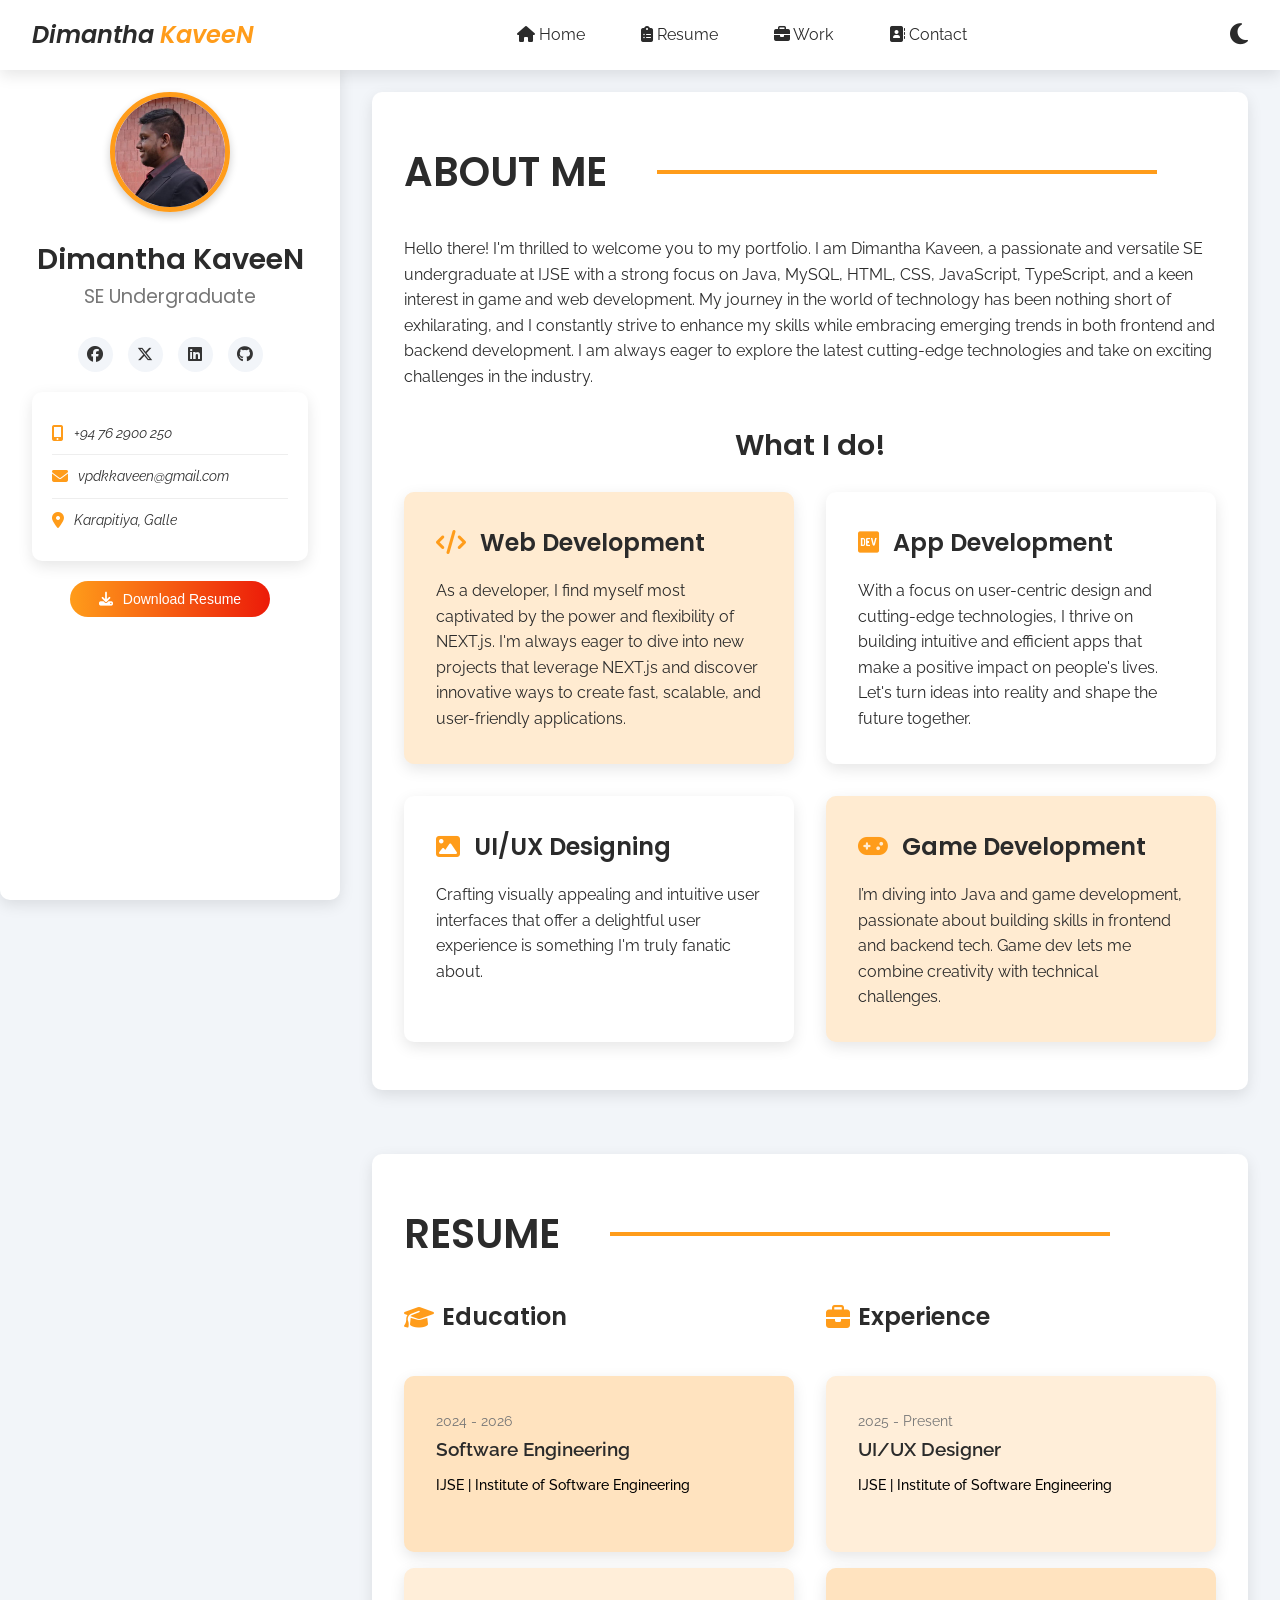
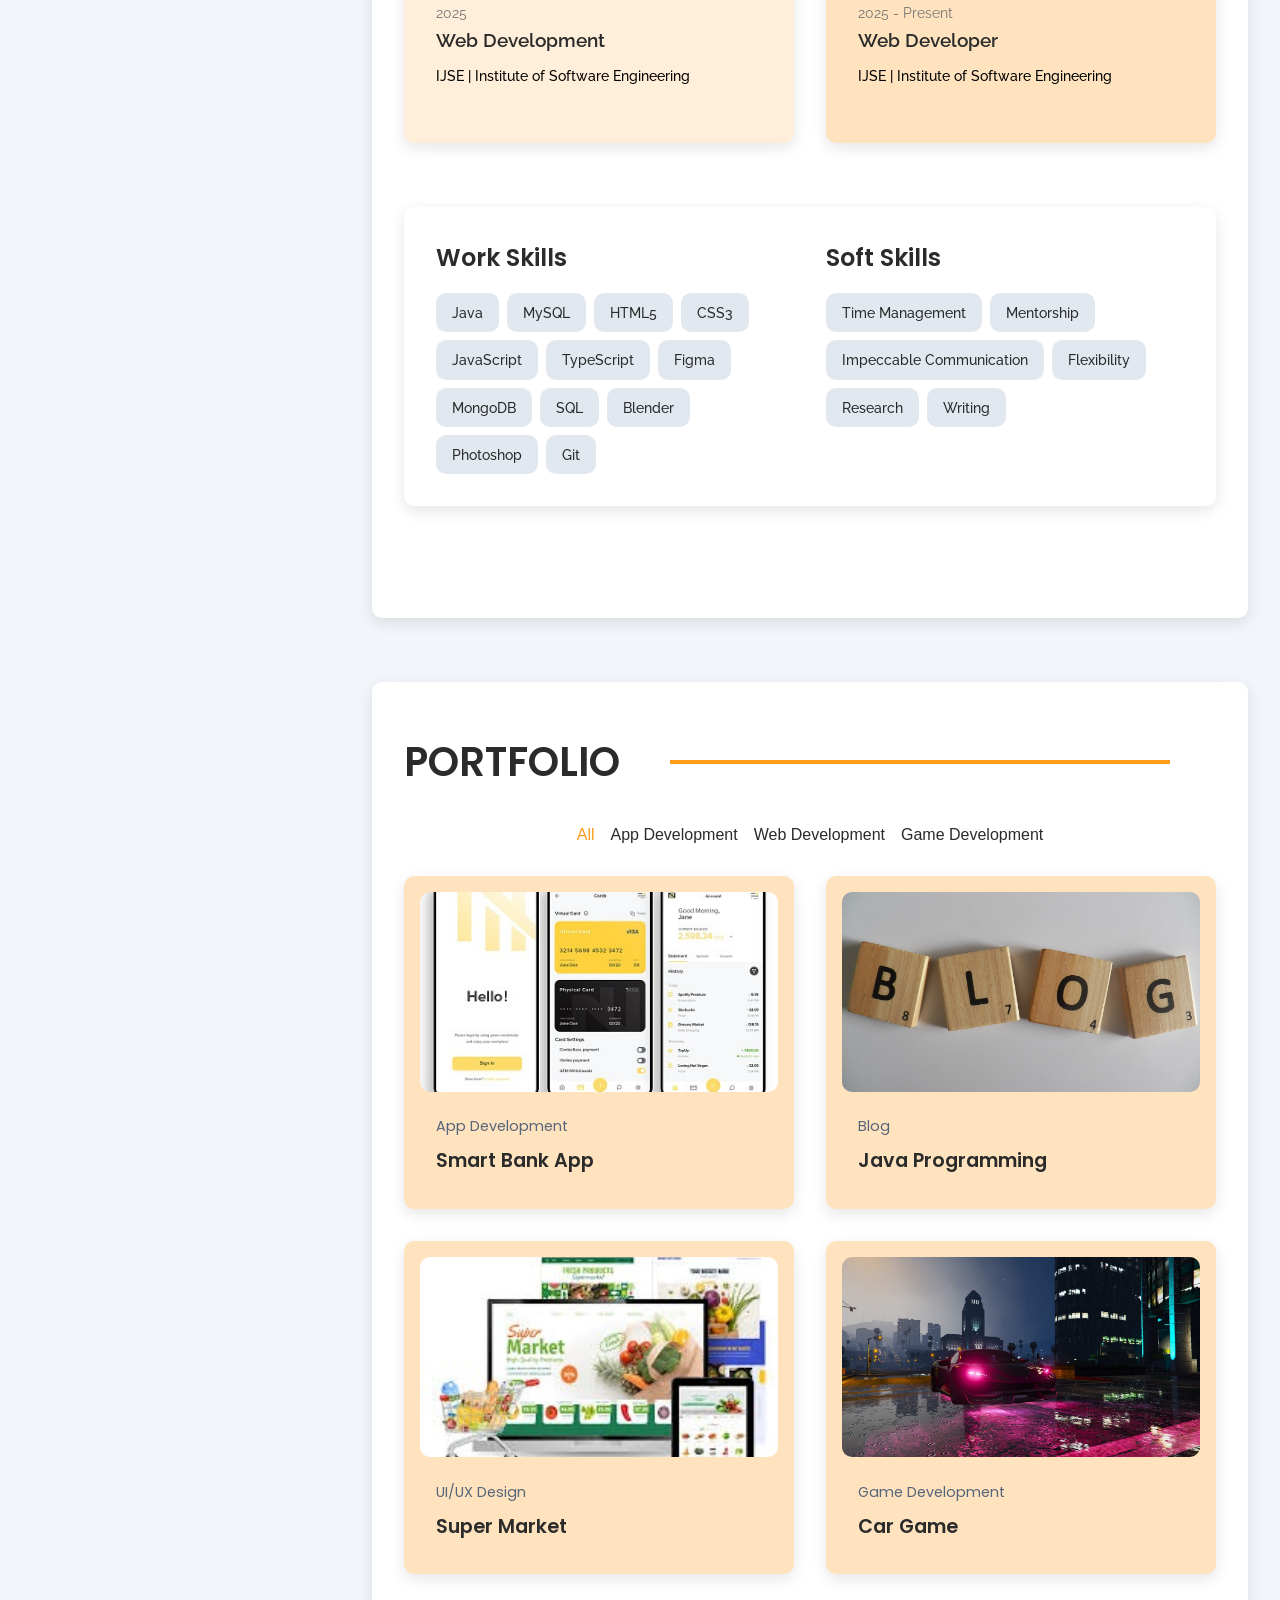
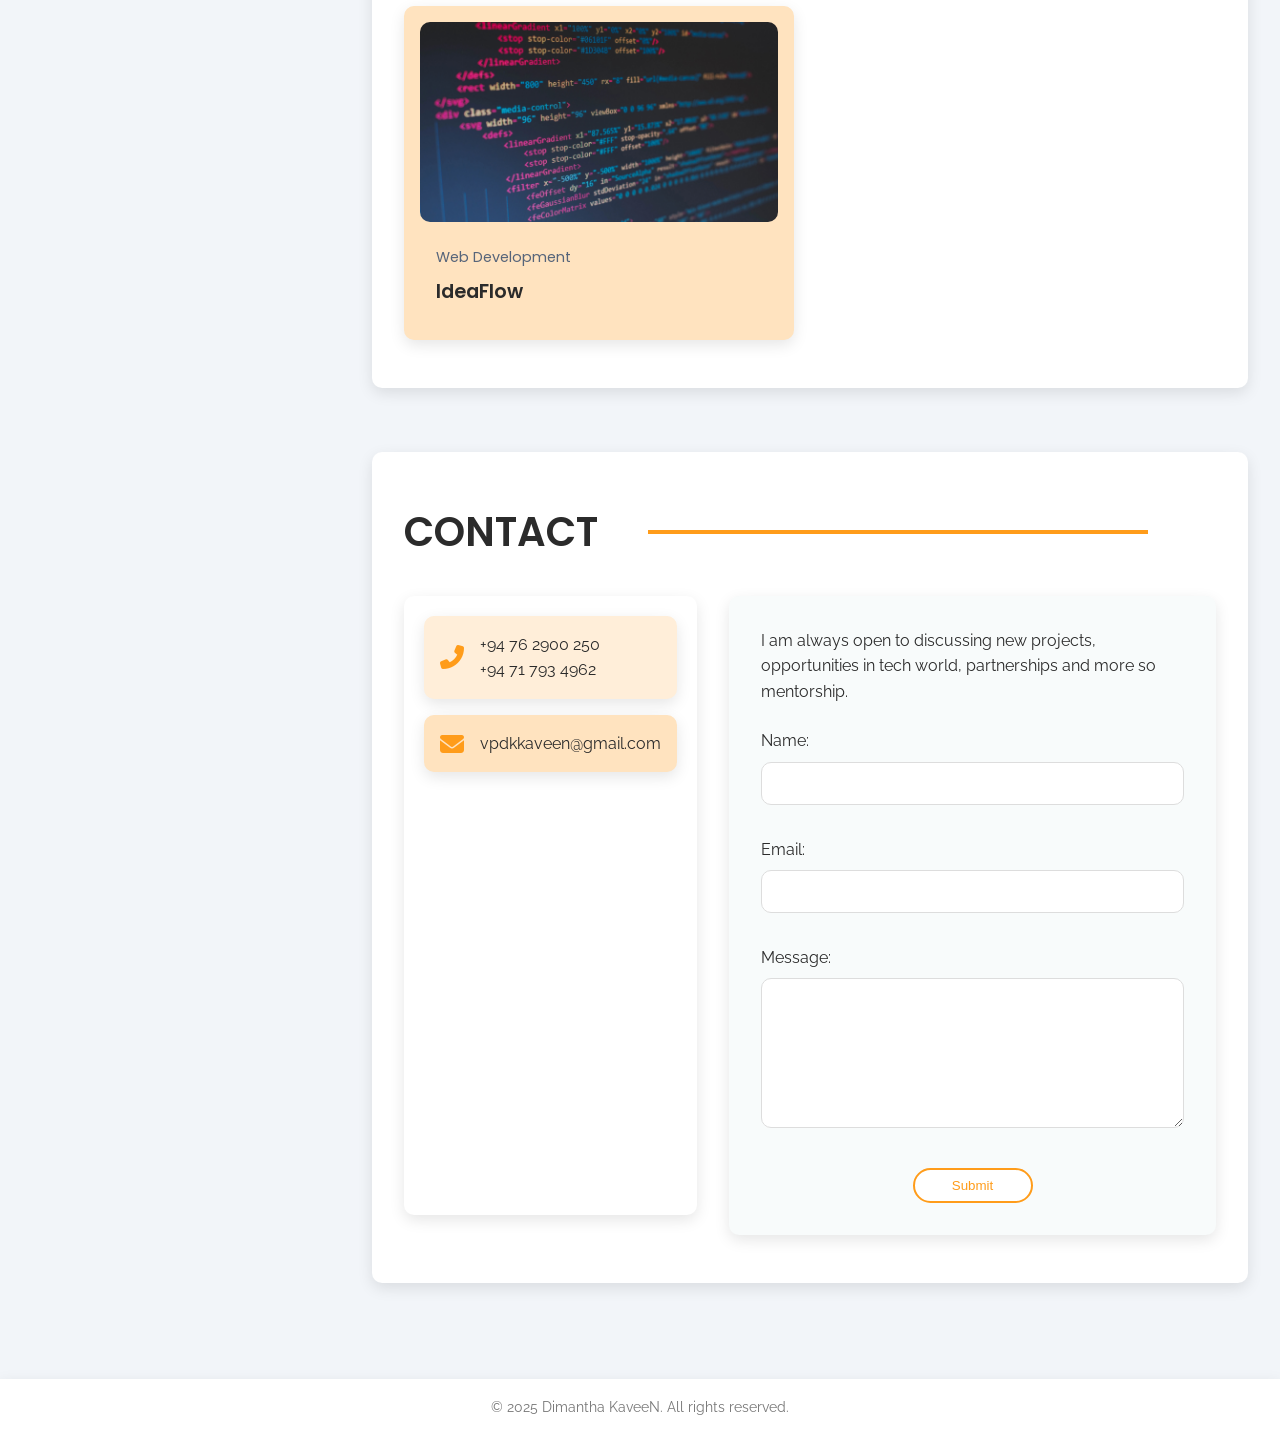
==== commit d3a25a14: "added Responsive  web design" ====
--- a/index.html
+++ b/index.html
@@ -64,11 +64,23 @@
         <div class="night-mode-toggle">
           <i class="fas fa-moon"></i>
         </div>
+        <!-- Burger Icon for Mobile -->
+        <i class="fa fa-bars burger" id="burger" aria-hidden="true"></i>
       </div>
     </header>
 
     <!-- Profile Sidebar -->
-    <aside class="profile-sidebar">
+    <aside class="profile-sidebar" id="profile-sidebar">
+      <nav class="menu-panel" id="menu-panel-id">
+        <button class="close-btn" id="btn-close">&times;</button>
+        <ul>
+          <li><a href="#home">Home</a></li>
+          <li><a href="#resume">Resume</a></li>
+          <li><a href="#work">Work</a></li>
+          <li><a href="#contact">Contact</a></li>
+        </ul>
+      </nav>
+
       <!-- Profile Image -->
       <img
         src="/assets/images/KaveeN.jpg"
@@ -456,5 +468,19 @@
     <footer class="main-footer">
       <p class="copyright">&copy; 2025 Dimantha KaveeN. All rights reserved.</p>
     </footer>
+
+    <script>
+      const burger = document.getElementById("burger");
+      const profileSidebar = document.getElementById("profile-sidebar");
+      const closeBtn = document.getElementById("btn-close");
+
+      burger.addEventListener("click", () => {
+        profileSidebar.classList.add("active");
+      });
+
+      closeBtn.addEventListener("click", () => {
+        profileSidebar.classList.remove("active");
+      });
+    </script>
   </body>
 </html>
--- a/stylesheet/styles.css
+++ b/stylesheet/styles.css
@@ -1,260 +1,543 @@
 /* Base Styles */
 * {
-  margin: 0;
-  padding: 0;
-  box-sizing: border-box;
-}
-
-html {
-  scroll-behavior: smooth;
-}
-
-body {
-  font-family: 'Raleway', sans-serif;
-  background: #F2F5F9;
-  color: #2B2B2B;
-  line-height: 1.6;
-}
-
-h1, h2, h3, h4 {
-  font-family: 'Poppins', sans-serif;
-  font-weight: 600;
-}
-
-/* Header */
-.main-header {
-  background: white;
-  box-shadow: 0 5px 15px rgba(0, 0, 0, 0.1);
-  padding: 1rem 2rem;
-  position: fixed;
-  width: 100%;
-  top: 0;
-  z-index: 1000;
-}
-
-.header-container {
-  display: flex;
-  justify-content: space-between;
-  align-items: center;
-}
-
-.logo {
-  font-size: 1.5rem;
-  color: #2B2B2B;
-}
-
-.logo .accent {
-  color: #FF9C1A;
-}
-
-.main-nav .nav-list {
-  display: flex;
-  gap: 1.5rem;
-}
-
-.nav-item {
-  list-style: none;
-}
-
-.nav-link {
-  text-decoration: none;
-  color: #2B2B2B;
-  font-size: 1rem;
-  transition: color 0.3s, background-color 0.3s;
-  padding: 0.5rem 1rem;
-  border-radius: 10px;
-}
-
-.nav-link:hover,
-.nav-link:focus {
-  color: white;
-  background-color: #FF9C1A;
-}
-
-.nav-icon {
-  margin-right: 0.5rem;
-}
-
-/* Night Mode Toggle */
-.night-mode-toggle {
-  cursor: pointer;
-  font-size: 1.5rem;
-  color: #2B2B2B;
-  transition: color 0.3s;
-}
-
-.night-mode-toggle:hover {
-  color: #FF9C1A;
-}
-
-/* Night Mode */
-body.night-mode {
-  background: #2B2B2B;
-  color: #F2F5F9;
-}
-
-body.night-mode .main-header {
-  background: #333;
-}
-
-body.night-mode .nav-link {
-  color: #F2F5F9;
-}
-
-body.night-mode .nav-link:hover {
-  color: #FF9C1A;
-}
-
-/* Sidebar Profile */
-.profile-sidebar {
-  position: fixed;
-  left: 0;
-  top: 60px;
-  bottom: 0;
-  width: 340px;
-  background: white;
-  padding: 2rem;
-  box-shadow: 0 5px 15px rgba(0, 0, 0, 0.1);
-  border-radius: 10px;
-}
-
-.profile-img {
-  width: 120px;
-  height: 120px;
-  border-radius: 50%;
-  display: block;
-  margin: 0 auto 1.5rem;
-  object-fit: cover;
-  border: 5px solid #FF9C1A;
-  box-shadow: 0 4px 8px rgba(0, 0, 0, 0.2);
-}
-
-.profile-info {
-  text-align: center;
-  margin-bottom: 1.5rem;
-}
-
-.profile-name {
-  font-size: 1.8rem;
-  font-weight: 600;
-  font-family: 'Poppins', sans-serif;
-  color: #2B2B2B;
-}
-
-.profile-title {
-  font-size: 1.2rem;
-  font-weight: 400;
-  font-family: 'Poppins', sans-serif;
-  color: #777;
-  margin-bottom: 15px;
-}
-
-/* Social Media Links */
-.social-links {
-  display: flex;
-  justify-content: center;
-  gap: 15px;
-  margin-bottom: 20px;
-}
-
-.social-link {
-  width: 35px;
-  height: 35px;
-  display: flex;
-  align-items: center;
-  justify-content: center;
-  border-radius: 50%;
-  background: #F2F5F9;
-  color: #333;
-  font-size: 16px;
-  transition: 0.3s;
-  text-decoration: none;
-}
-
-.social-link:hover {
-  background: #FF9C1A;
-  color: #fff;
-  transform: scale(1.1);
-}
-
-/* Contact Information */
-.contact-info {
-  margin-bottom: 20px;
-  padding: 20px;
-  background: #fff;
-  border-radius: 10px;
-  box-shadow: 0 5px 15px rgba(0, 0, 0, 0.1);
-}
-
-.contact-info ul {
-  list-style: none;
-  padding: 0;
-  margin: 0;
-}
-
-.contact-item {
-  display: flex;
-  align-items: center;
-  gap: 10px;
-  font-size: 14px;
-  color: #333;
-  padding: 10px 0;
-  border-bottom: 1px solid #eee;
-}
-
-.contact-item:last-child {
-  border-bottom: none;
-}
-
-.contact-item i {
-  color: #FF9C1A;
-  font-size: 16px;
-}
-
-.contact-item a {
-  color: #333;
-  text-decoration: none;
-  transition: color 0.3s;
-}
-
-.contact-item a:hover {
-  color: #FF9C1A;
-}
-
-/* Resume Download Button */
-.download-btn {
-  width: 100%; 
-  max-width: 200px; 
-  background: linear-gradient(to right, #FF9C1A, #EC1B09); 
-  color: white;
-  font-size: 14px;
-  font-weight: 500;
-  padding: 10px 20px; 
-  border: none;
-  border-radius: 50px; 
-  cursor: pointer;
-  transition: 0.3s;
-  display: flex;
-  align-items: center;
-  justify-content: center;
-  gap: 10px;
-  margin: 0 auto; 
-}
-
-.download-btn:hover {
-  background: linear-gradient(to right, #EC1B09, #FF9C1A); 
-  box-shadow: 0 5px 15px rgba(0, 0, 0, 0.2);
-}
-
-/* Footer */
-.main-footer {
-  text-align: center;
-  padding: 1rem;
-  background: white;
-  box-shadow: 0 5px 15px rgba(0, 0, 0, 0.1);
-}
-
-.copyright {
-  font-size: 0.9rem;
-  color: #777;
-}+    margin: 0;
+    padding: 0;
+    box-sizing: border-box;
+  }
+  
+  html {
+    scroll-behavior: smooth;
+  }
+  
+  body {
+    font-family: 'Raleway', sans-serif;
+    background: #F2F5F9;
+    color: #2B2B2B;
+    line-height: 1.6;
+  }
+  
+  h1, h2, h3, h4 {
+    font-family: 'Poppins', sans-serif;
+    font-weight: 600;
+  }
+  
+  /* Header */
+  .main-header {
+    background: white;
+    box-shadow: 0 5px 15px rgba(0, 0, 0, 0.1);
+    padding: 1rem 2rem;
+    position: fixed;
+    width: 100%;
+    top: 0;
+    z-index: 1000;
+  }
+  
+  .header-container {
+    display: flex;
+    justify-content: space-between;
+    align-items: center;
+  }
+  
+  .logo-container {
+    display: flex;
+    align-items: center;
+  }
+  
+  .logo {
+    font-size: 1.5rem;
+    color: #2B2B2B;
+  }
+  
+  .logo .accent {
+    color: #FF9C1A;
+  }
+  
+  .main-nav .nav-list {
+    display: flex;
+    gap: 1.5rem;
+  }
+  
+  .nav-item {
+    list-style: none;
+  }
+  
+  .nav-link {
+    text-decoration: none;
+    color: #2B2B2B;
+    font-size: 1rem;
+    transition: color 0.3s, background-color 0.3s;
+    padding: 0.5rem 1rem;
+    border-radius: 10px;
+  }
+  
+  .nav-link:hover,
+  .nav-link:focus {
+    color: white;
+    background-color: #FF9C1A;
+  }
+  
+  .burger {
+    color: #2B2B2B;
+    font-size: 1.5rem;
+    cursor: pointer;
+    display: none;
+  }
+  
+  .menu-panel {
+    background-color: white;
+    color: #2B2B2B;
+    height: 100%;
+    width: 250px;
+    position: fixed;
+    top: 0;
+    right: -100%;
+    transition: right 0.5s ease-in-out;
+    box-shadow: 0 5px 15px rgba(0, 0, 0, 0.1);
+  }
+  
+  .menu-panel ul {
+    list-style: none;
+    padding: 50px 20px;
+  }
+  
+  .menu-panel ul li {
+    margin-bottom: 16px;
+  }
+  
+  .menu-panel ul li a {
+    text-decoration: none;
+    color: #2B2B2B;
+    font-size: 1.2rem;
+  }
+  
+  .close-btn {
+    background-color: transparent;
+    color: #2B2B2B;
+    font-size: 2rem;
+    cursor: pointer;
+    position: absolute;
+    top: 10px;
+    right: 20px;
+  }
+  
+  .menu-panel.active {
+    right: 0;
+  }
+  
+  /* Night Mode Toggle */
+  .night-mode-toggle {
+    cursor: pointer;
+    font-size: 1.5rem;
+    color: #2B2B2B;
+    transition: color 0.3s;
+  }
+  
+  .night-mode-toggle:hover {
+    color: #FF9C1A;
+  }
+  
+  /* Night Mode */
+  body.night-mode {
+    background: #2B2B2B;
+    color: #F2F5F9;
+  }
+  
+  body.night-mode .main-header {
+    background: #333;
+  }
+  
+  body.night-mode .nav-link {
+    color: #F2F5F9;
+  }
+  
+  body.night-mode .nav-link:hover {
+    color: #FF9C1A;
+  }
+  
+  /* Sidebar Profile */
+  .profile-sidebar {
+    position: fixed;
+    left: 0;
+    top: 60px;
+    bottom: 0;
+    width: 340px;
+    background: white;
+    padding: 2rem;
+    box-shadow: 0 5px 15px rgba(0, 0, 0, 0.1);
+    border-radius: 10px;
+    transition: left 0.5s ease-in-out;
+  }
+  
+  .profile-sidebar.hidden {
+    left: -100%;
+  }
+  
+  .profile-sidebar.active {
+    left: 0;
+  }
+  
+  .profile-img {
+    width: 120px;
+    height: 120px;
+    border-radius: 50%;
+    display: block;
+    margin: 0 auto 1.5rem;
+    object-fit: cover;
+    border: 5px solid #FF9C1A;
+    box-shadow: 0 4px 8px rgba(0, 0, 0, 0.2);
+  }
+  
+  .profile-info {
+    text-align: center;
+    margin-bottom: 1.5rem;
+  }
+  
+  .profile-name {
+    font-size: 1.8rem;
+    font-weight: 600;
+    font-family: 'Poppins', sans-serif;
+    color: #2B2B2B;
+  }
+  
+  .profile-title {
+    font-size: 1.2rem;
+    font-weight: 400;
+    font-family: 'Poppins', sans-serif;
+    color: #777;
+    margin-bottom: 15px;
+  }
+  
+  /* Social Media Links */
+  .social-links {
+    display: flex;
+    justify-content: center;
+    gap: 15px;
+    margin-bottom: 20px;
+  }
+  
+  .social-link {
+    width: 35px;
+    height: 35px;
+    display: flex;
+    align-items: center;
+    justify-content: center;
+    border-radius: 50%;
+    background: #F2F5F9;
+    color: #333;
+    font-size: 16px;
+    transition: 0.3s;
+    text-decoration: none;
+  }
+  
+  .social-link:hover {
+    background: #FF9C1A;
+    color: #fff;
+    transform: scale(1.1);
+  }
+  
+  /* Contact Information */
+  .contact-info {
+    margin-bottom: 20px;
+    padding: 20px;
+    background: #fff;
+    border-radius: 10px;
+    box-shadow: 0 5px 15px rgba(0, 0, 0, 0.1);
+  }
+  
+  .contact-info ul {
+    list-style: none;
+    padding: 0;
+    margin: 0;
+  }
+  
+  .contact-item {
+    display: flex;
+    align-items: center;
+    gap: 10px;
+    font-size: 14px;
+    color: #333;
+    padding: 10px 0;
+    border-bottom: 1px solid #eee;
+  }
+  
+  .contact-item:last-child {
+    border-bottom: none;
+  }
+  
+  .contact-item i {
+    color: #FF9C1A;
+    font-size: 16px;
+  }
+  
+  .contact-item a {
+    color: #333;
+    text-decoration: none;
+    transition: color 0.3s;
+  }
+  
+  .contact-item a:hover {
+    color: #FF9C1A;
+  }
+  
+  /* Resume Download Button */
+  .download-btn {
+    width: 100%; 
+    max-width: 200px; 
+    background: linear-gradient(to right, #FF9C1A, #EC1B09); 
+    color: white;
+    font-size: 14px;
+    font-weight: 500;
+    padding: 10px 20px; 
+    border: none;
+    border-radius: 50px; 
+    cursor: pointer;
+    transition: 0.3s;
+    display: flex;
+    align-items: center;
+    justify-content: center;
+    gap: 10px;
+    margin: 0 auto; 
+  }
+  
+  .download-btn:hover {
+    background: linear-gradient(to right, #EC1B09, #FF9C1A); 
+    box-shadow: 0 5px 15px rgba(0, 0, 0, 0.2);
+  }
+  
+  /* Footer */
+  .main-footer {
+    text-align: center;
+    padding: 1rem;
+    background: white;
+    box-shadow: 0 5px 15px rgba(0, 0, 0, 0.1);
+  }
+  
+  .copyright {
+    font-size: 0.9rem;
+    color: #777;
+  }
+  
+  /* Responsive Design */
+  @media screen and (max-width: 768px) {
+    .burger {
+      display: block;
+    }
+    .main-nav {
+      display: none;
+    }
+    .logo-container > h3 {
+      display: none;
+    }
+    .profile-sidebar {
+      display: none;
+    }
+    .main-content {
+      margin-left: 0;
+    }
+  }
+  
+  /* Responsive Design */
+  
+  /* Mobile Small = 320px */
+  @media (max-width: 320px) {
+    /* Main Content */
+    .main-content {
+      margin-left: 0;
+      padding: 1rem;
+      margin-top: 60px;
+    }
+    .services-grid {
+      grid-template-columns: 1fr;
+    }
+  
+    /* Resume Section */
+    .resume-grid {
+      grid-template-columns: 1fr;
+    }
+    .skills-section {
+      flex-direction: column;
+    }
+  
+    /* Portfolio Grid */
+    .portfolio-grid {
+      grid-template-columns: 1fr;
+    }
+  
+    /* Contact Section */
+    .contact-container {
+      flex-direction: column;
+    }
+    .contact-info, .contact-form {
+      flex: 1;
+    }
+  }
+  
+  /* Mobile Medium = 375px */
+  @media (max-width: 375px) {
+    /* Main Content */
+    .main-content {
+      margin-left: 0;
+      padding: 1rem;
+      margin-top: 60px;
+    }
+    .services-grid {
+      grid-template-columns: 1fr;
+    }
+  
+    /* Resume Section */
+    .resume-grid {
+      grid-template-columns: 1fr;
+    }
+    .skills-section {
+      flex-direction: column;
+    }
+  
+    /* Portfolio Grid */
+    .portfolio-grid {
+      grid-template-columns: 1fr;
+    }
+  
+    /* Contact Section */
+    .contact-container {
+      flex-direction: column;
+    }
+    .contact-info, .contact-form {
+      flex: 1;
+    }
+  }
+  
+  /* Mobile Large = 425px */
+  @media (max-width: 425px) {
+    /* Main Content */
+    .main-content {
+      margin-left: 0;
+      padding: 1rem;
+      margin-top: 60px;
+    }
+    .services-grid {
+      grid-template-columns: 1fr;
+    }
+  
+    /* Resume Section */
+    .resume-grid {
+      grid-template-columns: 1fr;
+    }
+    .skills-section {
+      flex-direction: column;
+    }
+  
+    /* Portfolio Grid */
+    .portfolio-grid {
+      grid-template-columns: 1fr;
+    }
+  
+    /* Contact Section */
+    .contact-container {
+      flex-direction: column;
+    }
+    .contact-info, .contact-form {
+      flex: 1;
+    }
+  }
+  
+  /* Tablet = 768px */
+  @media (max-width: 768px) {
+    /* Main Content */
+    .main-content {
+      margin-left: 0;
+      padding: 1.5rem;
+      margin-top: 60px;
+    }
+    .services-grid {
+      grid-template-columns: 1fr 1fr;
+    }
+  
+    /* Resume Section */
+    .resume-grid {
+      grid-template-columns: 1fr 1fr;
+    }
+    .skills-section {
+      flex-direction: row;
+    }
+  
+    /* Portfolio Grid */
+    .portfolio-grid {
+      grid-template-columns: 1fr 1fr;
+    }
+  
+    /* Contact Section */
+    .contact-container {
+      flex-direction: column;
+    }
+    .contact-info, .contact-form {
+      flex: 1;
+    }
+  }
+  
+  /* Laptop = 1024px */
+  @media (max-width: 1024px) {
+    /* Main Content */
+    .main-content {
+      margin-left: 0;
+      padding: 2rem;
+      margin-top: 60px;
+    }
+    .services-grid {
+      grid-template-columns: 1fr 1fr;
+    }
+  
+    /* Resume Section */
+    .resume-grid {
+      grid-template-columns: 1fr 1fr;
+    }
+    .skills-section {
+      flex-direction: row;
+    }
+  
+    /* Portfolio Grid */
+    .portfolio-grid {
+      grid-template-columns: 1fr 1fr;
+    }
+  
+    /* Contact Section */
+    .contact-container {
+      flex-direction: row;
+    }
+    .contact-info, .contact-form {
+      flex: 1;
+    }
+  }
+  
+  /* Laptop Large = 1440px */
+  @media (max-width: 1440px) {
+    /* Main Content */
+    .main-content {
+      margin-left: 0;
+      padding: 2rem;
+      margin-top: 60px;
+    }
+    .services-grid {
+      grid-template-columns: 1fr 1fr;
+    }
+  
+    /* Resume Section */
+    .resume-grid {
+      grid-template-columns: 1fr 1fr;
+    }
+    .skills-section {
+      flex-direction: row;
+    }
+  
+    /* Portfolio Grid */
+    .portfolio-grid {
+      grid-template-columns: 1fr 1fr;
+    }
+  
+    /* Contact Section */
+    .contact-container {
+      flex-direction: row;
+    }
+    .contact-info, .contact-form {
+      flex: 1;
+    }
+  }
--- a/stylesheet/homepage.css
+++ b/stylesheet/homepage.css
@@ -98,4 +98,4 @@
 .service-card.web-development .service-description,
 .service-card.game-development .service-description {
   color: #2B2B2B;
-}+}
--- a/stylesheet/resumepage.css
+++ b/stylesheet/resumepage.css
@@ -123,4 +123,4 @@
   .skill-badge.soft {
     background: #E1E8EF;
     color: #2B2B2B;
-  }+  }
--- a/stylesheet/workpage.css
+++ b/stylesheet/workpage.css
@@ -150,4 +150,4 @@
   .work-section .portfolio-title {
     font-size: 1.2rem;
     margin-top: 0.5rem;
-  }+  }
--- a/stylesheet/contactpage.css
+++ b/stylesheet/contactpage.css
@@ -99,4 +99,5 @@
   .submit-btn:hover {
     background: linear-gradient(to right, #FF9C1A, #EC1B09);
     color: white;
-  }+  }
+  
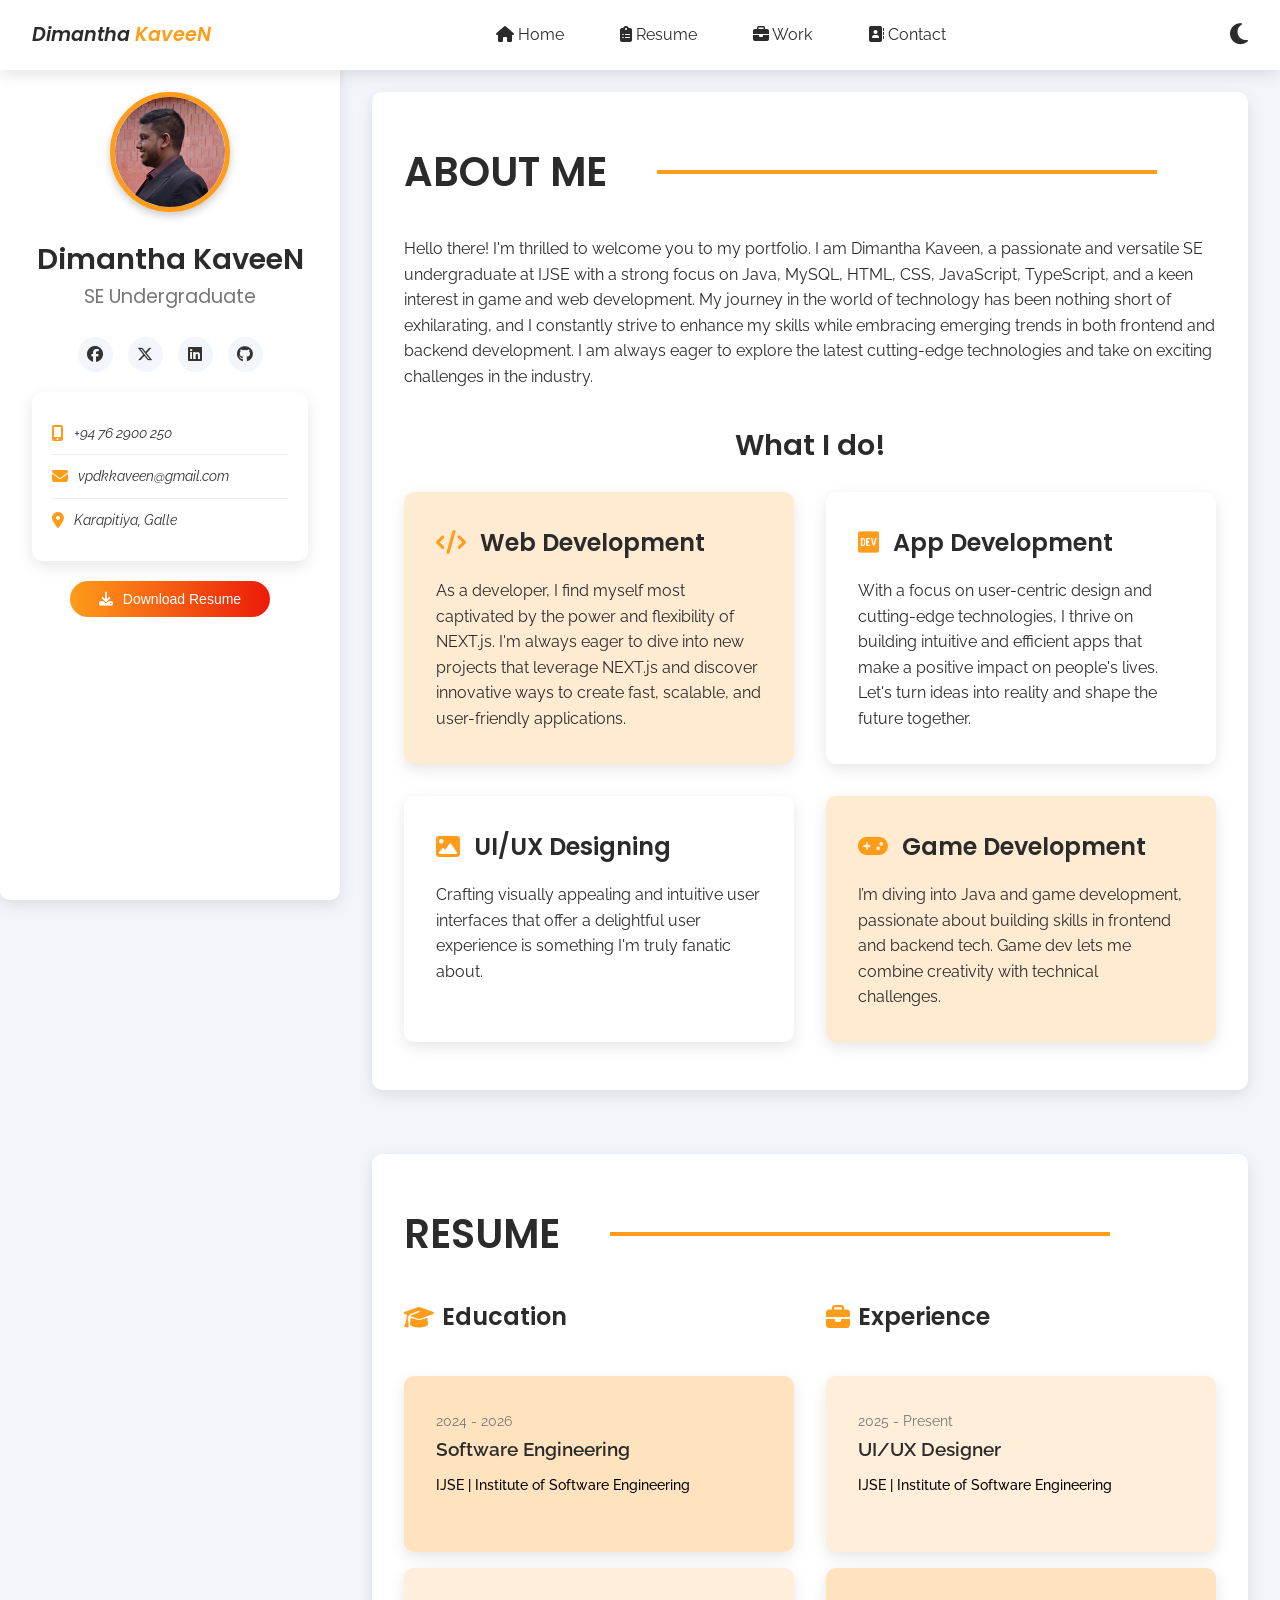
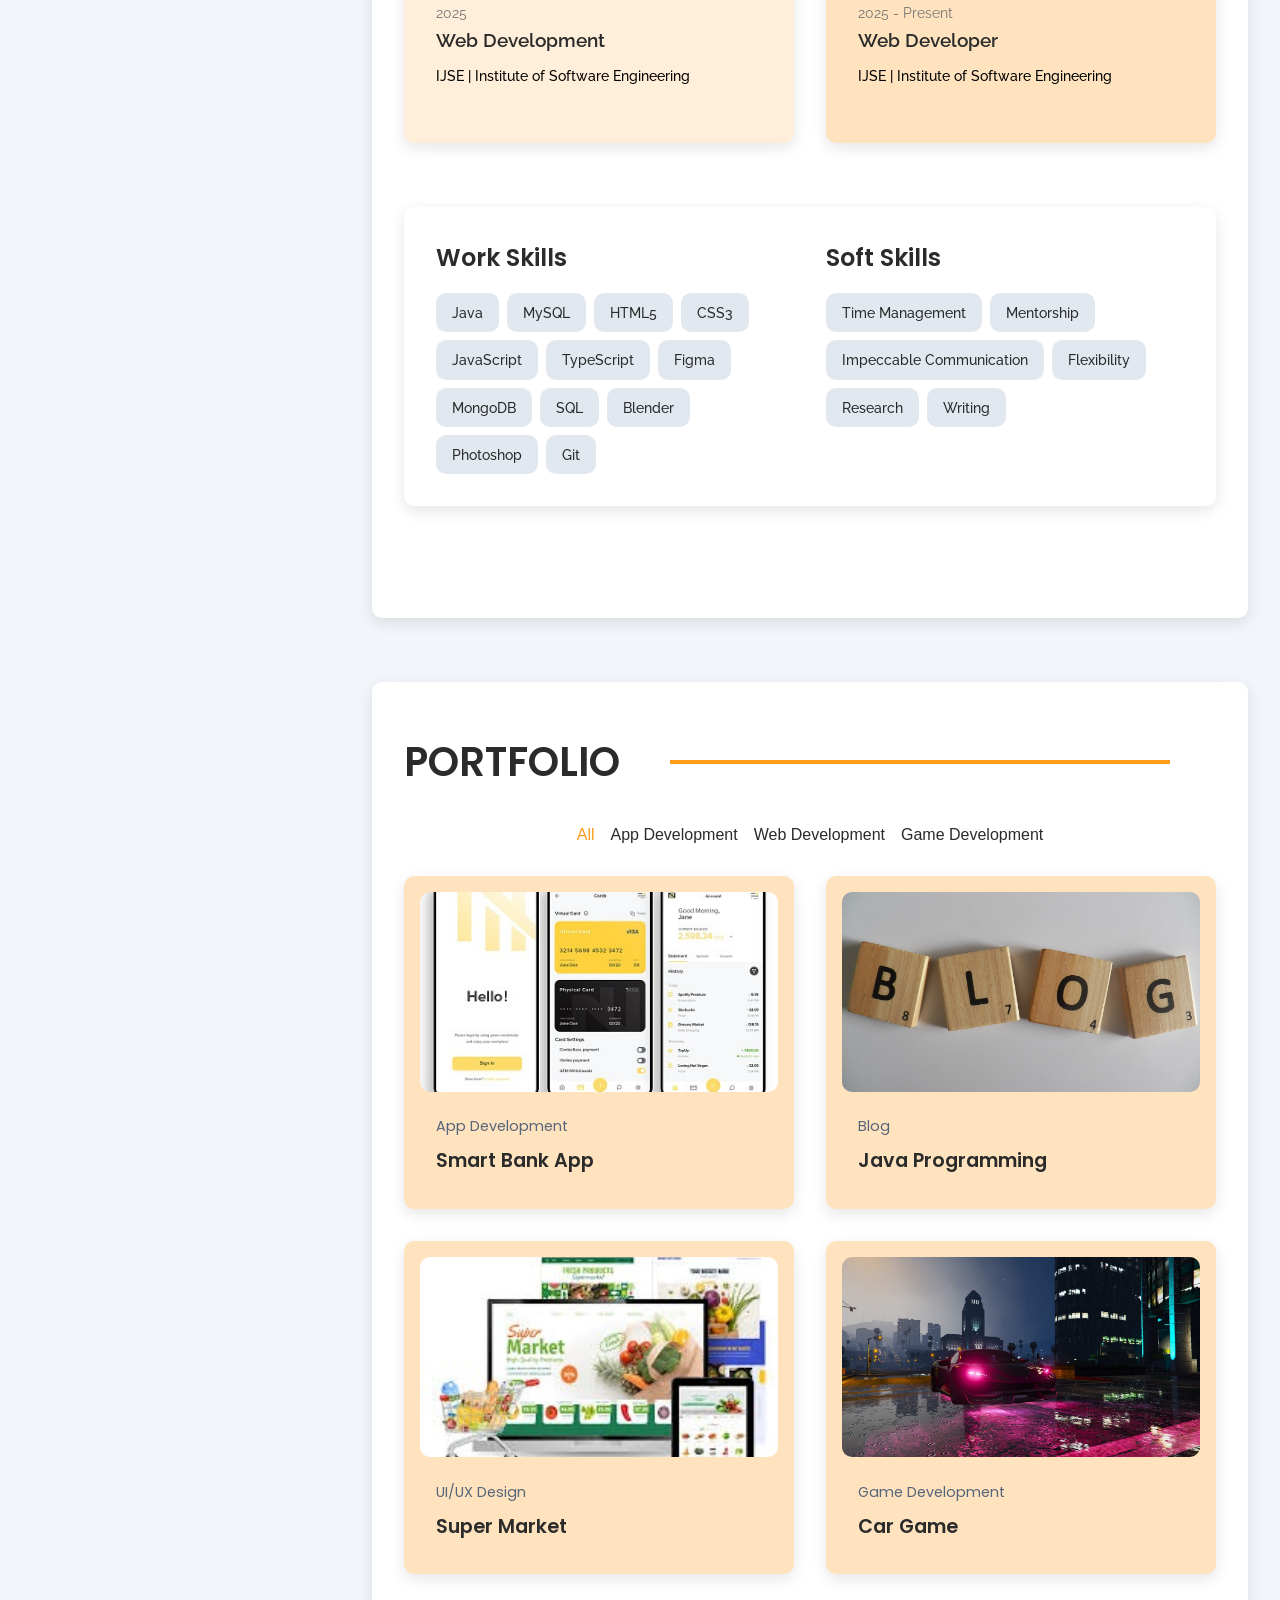
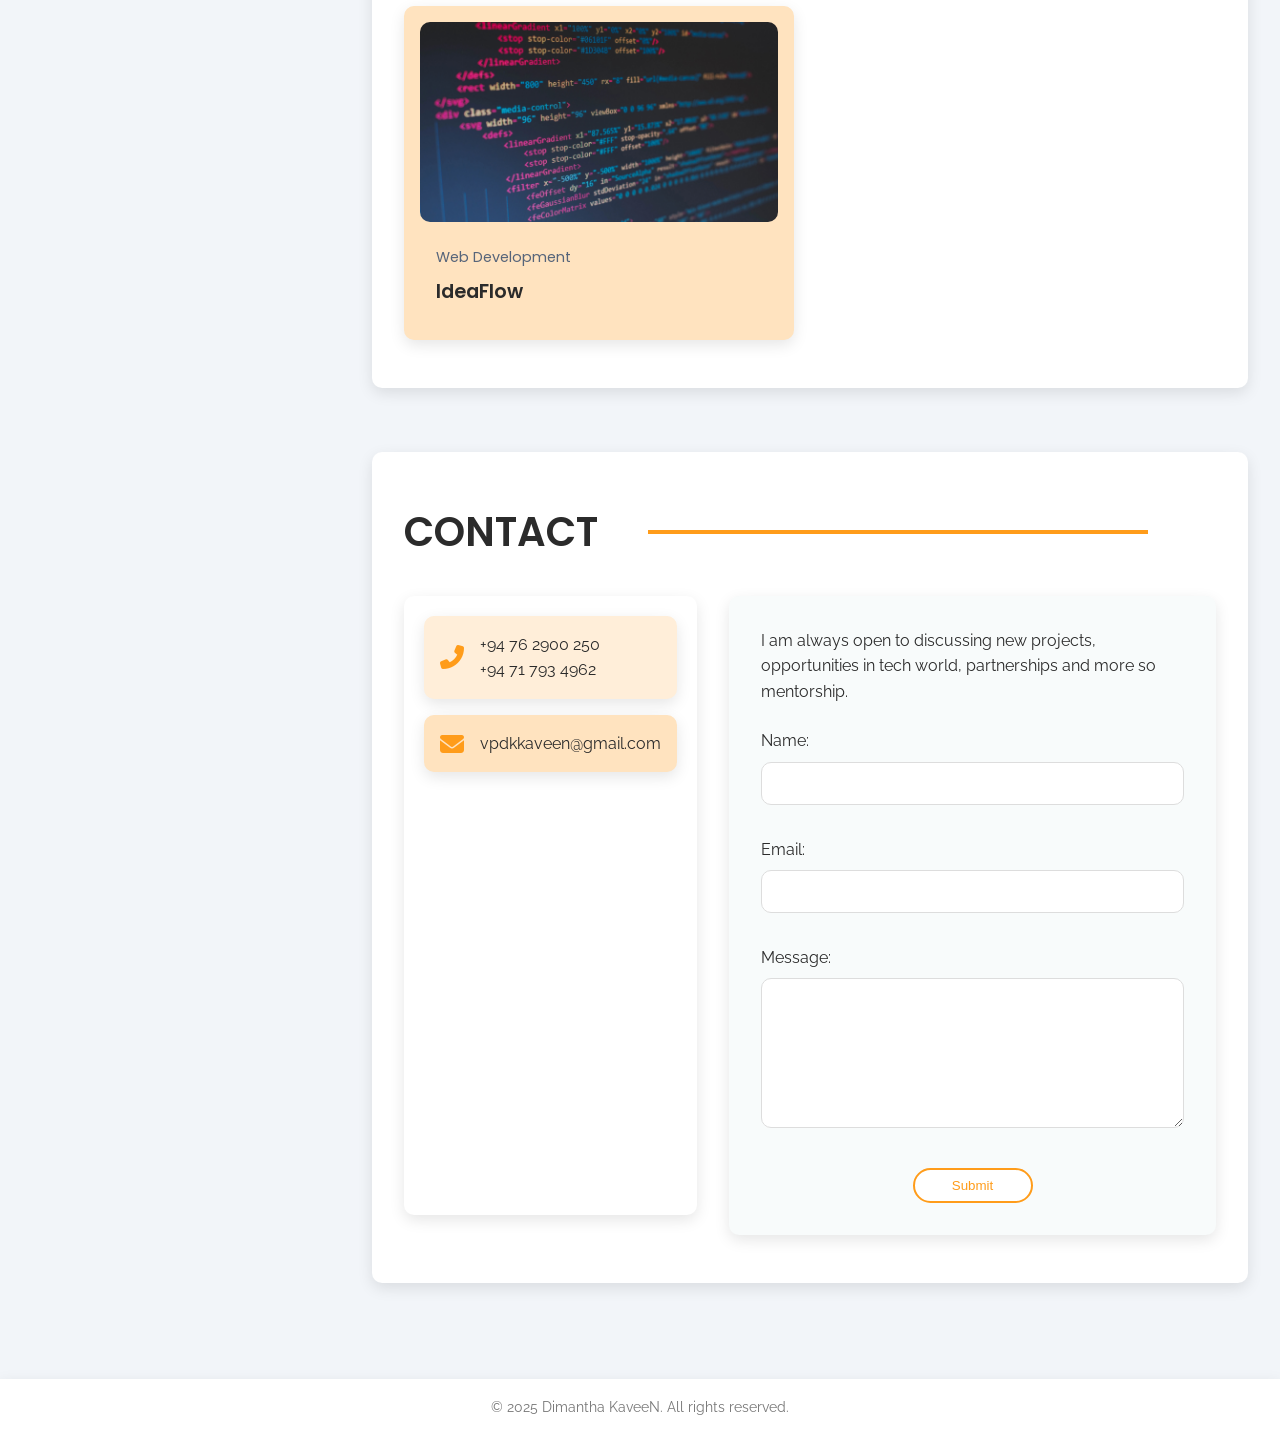
==== commit 9a47a5fa: "added responsive.js and updated responsive design" ====
--- a/index.html
+++ b/index.html
@@ -66,6 +66,13 @@
         </div>
         <!-- Burger Icon for Mobile -->
         <i class="fa fa-bars burger" id="burger" aria-hidden="true"></i>
+        <!-- Profile Image Toggle for Mobile -->
+        <img
+          src="/assets/images/KaveeN.jpg"
+          class="profile-img-toggle"
+          id="profile-img-toggle"
+          alt="Profile Image"
+        />
       </div>
     </header>
 
@@ -469,18 +476,6 @@
       <p class="copyright">&copy; 2025 Dimantha KaveeN. All rights reserved.</p>
     </footer>
 
-    <script>
-      const burger = document.getElementById("burger");
-      const profileSidebar = document.getElementById("profile-sidebar");
-      const closeBtn = document.getElementById("btn-close");
-
-      burger.addEventListener("click", () => {
-        profileSidebar.classList.add("active");
-      });
-
-      closeBtn.addEventListener("click", () => {
-        profileSidebar.classList.remove("active");
-      });
-    </script>
+    <script src="/js/Responsive.js"></script>
   </body>
 </html>
--- a/stylesheet/styles.css
+++ b/stylesheet/styles.css
@@ -1,543 +1,589 @@
 /* Base Styles */
 * {
-    margin: 0;
-    padding: 0;
-    box-sizing: border-box;
-  }
-  
-  html {
-    scroll-behavior: smooth;
-  }
-  
-  body {
-    font-family: 'Raleway', sans-serif;
-    background: #F2F5F9;
-    color: #2B2B2B;
-    line-height: 1.6;
-  }
-  
-  h1, h2, h3, h4 {
-    font-family: 'Poppins', sans-serif;
-    font-weight: 600;
-  }
-  
-  /* Header */
-  .main-header {
+  margin: 0;
+  padding: 0;
+  box-sizing: border-box;
+}
+
+html {
+  scroll-behavior: smooth;
+}
+
+body {
+  font-family: 'Raleway', sans-serif;
+  background: #F2F5F9;
+  color: #2B2B2B;
+  line-height: 1.6;
+}
+
+h1, h2, h3, h4 {
+  font-family: 'Poppins', sans-serif;
+  font-weight: 600;
+}
+
+/* Header */
+.main-header {
+  background: white;
+  box-shadow: 0 5px 15px rgba(0, 0, 0, 0.1);
+  padding: 1rem 2rem;
+  position: fixed;
+  width: 100%;
+  top: 0;
+  z-index: 1000;
+}
+
+.header-container {
+  display: flex;
+  justify-content: space-between;
+  align-items: center;
+}
+
+.logo-container {
+  display: flex;
+  align-items: center;
+}
+
+.logo {
+  font-size: 1.2rem; /* Adjusted font size */
+  color: #2B2B2B;
+}
+
+.logo .accent {
+  color: #FF9C1A;
+}
+
+.main-nav .nav-list {
+  display: flex;
+  gap: 1.5rem;
+}
+
+.nav-item {
+  list-style: none;
+}
+
+.nav-link {
+  text-decoration: none;
+  color: #2B2B2B;
+  font-size: 1rem;
+  transition: color 0.3s, background-color 0.3s;
+  padding: 0.5rem 1rem;
+  border-radius: 10px;
+}
+
+.nav-link:hover,
+.nav-link:focus {
+  color: white;
+  background-color: #FF9C1A;
+}
+
+.burger {
+  color: #2B2B2B;
+  font-size: 1.5rem;
+  cursor: pointer;
+  display: none;
+}
+
+.menu-panel {
+  background-color: white;
+  color: #2B2B2B;
+  height: 100%;
+  width: 250px;
+  position: fixed;
+  top: 0;
+  right: -100%;
+  transition: right 0.5s ease-in-out;
+  box-shadow: 0 5px 15px rgba(0, 0, 0, 0.1);
+}
+
+.menu-panel ul {
+  list-style: none;
+  padding: 50px 20px;
+}
+
+.menu-panel ul li {
+  margin-bottom: 16px;
+}
+
+.menu-panel ul li a {
+  text-decoration: none;
+  color: #2B2B2B;
+  font-size: 1.2rem;
+}
+
+.close-btn {
+  background-color: transparent;
+  color: #2B2B2B;
+  font-size: 2rem;
+  cursor: pointer;
+  position: absolute;
+  top: 10px;
+  right: 20px;
+}
+
+.menu-panel.active {
+  right: 0;
+}
+
+/* Night Mode Toggle */
+.night-mode-toggle {
+  cursor: pointer;
+  font-size: 1.5rem;
+  color: #2B2B2B;
+  transition: color 0.3s;
+}
+
+.night-mode-toggle:hover {
+  color: #FF9C1A;
+}
+
+/* Night Mode */
+body.night-mode {
+  background: #2B2B2B;
+  color: #F2F5F9;
+}
+
+body.night-mode .main-header {
+  background: #333;
+}
+
+body.night-mode .nav-link {
+  color: #F2F5F9;
+}
+
+body.night-mode .nav-link:hover {
+  color: #FF9C1A;
+}
+
+/* Sidebar Profile */
+.profile-sidebar {
+  position: fixed;
+  left: 0;
+  top: 60px;
+  bottom: 0;
+  width: 340px;
+  background: white;
+  padding: 2rem;
+  box-shadow: 0 5px 15px rgba(0, 0, 0, 0.1);
+  border-radius: 10px;
+  transition: left 0.5s ease-in-out;
+}
+
+.profile-sidebar.hidden {
+  left: -100%;
+}
+
+.profile-sidebar.active {
+  left: 0;
+}
+
+.profile-img {
+  width: 120px;
+  height: 120px;
+  border-radius: 50%;
+  display: block;
+  margin: 0 auto 1.5rem;
+  object-fit: cover;
+  border: 5px solid #FF9C1A;
+  box-shadow: 0 4px 8px rgba(0, 0, 0, 0.2);
+}
+
+.profile-info {
+  text-align: center;
+  margin-bottom: 1.5rem;
+}
+
+.profile-name {
+  font-size: 1.8rem;
+  font-weight: 600;
+  font-family: 'Poppins', sans-serif;
+  color: #2B2B2B;
+}
+
+.profile-title {
+  font-size: 1.2rem;
+  font-weight: 400;
+  font-family: 'Poppins', sans-serif;
+  color: #777;
+  margin-bottom: 15px;
+}
+
+/* Social Media Links */
+.social-links {
+  display: flex;
+  justify-content: center;
+  gap: 15px;
+  margin-bottom: 20px;
+}
+
+.social-link {
+  width: 35px;
+  height: 35px;
+  display: flex;
+  align-items: center;
+  justify-content: center;
+  border-radius: 50%;
+  background: #F2F5F9;
+  color: #333;
+  font-size: 16px;
+  transition: 0.3s;
+  text-decoration: none;
+}
+
+.social-link:hover {
+  background: #FF9C1A;
+  color: #fff;
+  transform: scale(1.1);
+}
+
+/* Contact Information */
+.contact-info {
+  margin-bottom: 20px;
+  padding: 20px;
+  background: #fff;
+  border-radius: 10px;
+  box-shadow: 0 5px 15px rgba(0, 0, 0, 0.1);
+}
+
+.contact-info ul {
+  list-style: none;
+  padding: 0;
+  margin: 0;
+}
+
+.contact-item {
+  display: flex;
+  align-items: center;
+  gap: 10px;
+  font-size: 14px;
+  color: #333;
+  padding: 10px 0;
+  border-bottom: 1px solid #eee;
+}
+
+.contact-item:last-child {
+  border-bottom: none;
+}
+
+.contact-item i {
+  color: #FF9C1A;
+  font-size: 16px;
+}
+
+.contact-item a {
+  color: #333;
+  text-decoration: none;
+  transition: color 0.3s;
+}
+
+.contact-item a:hover {
+  color: #FF9C1A;
+}
+
+/* Resume Download Button */
+.download-btn {
+  width: 100%; 
+  max-width: 200px; 
+  background: linear-gradient(to right, #FF9C1A, #EC1B09); 
+  color: white;
+  font-size: 14px;
+  font-weight: 500;
+  padding: 10px 20px; 
+  border: none;
+  border-radius: 50px; 
+  cursor: pointer;
+  transition: 0.3s;
+  display: flex;
+  align-items: center;
+  justify-content: center;
+  gap: 10px;
+  margin: 0 auto; 
+}
+
+.download-btn:hover {
+  background: linear-gradient(to right, #EC1B09, #FF9C1A); 
+  box-shadow: 0 5px 15px rgba(0, 0, 0, 0.2);
+}
+
+/* Footer */
+.main-footer {
+  text-align: center;
+  padding: 1rem;
+  background: white;
+  box-shadow: 0 5px 15px rgba(0, 0, 0, 0.1);
+}
+
+.copyright {
+  font-size: 0.9rem;
+  color: #777;
+}
+
+/* Responsive Design */
+@media screen and (max-width: 768px) {
+  .burger {
+    display: block;
+  }
+  .main-nav {
+    display: none;
+  }
+  .main-nav.active {
+    display: flex;
+    flex-direction: column;
+    position: absolute;
+    top: 60px;
+    left: 0;
+    width: 100%;
     background: white;
     box-shadow: 0 5px 15px rgba(0, 0, 0, 0.1);
-    padding: 1rem 2rem;
-    position: fixed;
-    width: 100%;
-    top: 0;
     z-index: 1000;
   }
-  
-  .header-container {
+  .profile-img-toggle {
+    display: block;
+    width: 40px;
+    height: 40px;
+    border-radius: 50%;
+    cursor: pointer;
+  }
+  .profile-sidebar {
+    display: none;
+  }
+  .profile-sidebar.active {
+    display: block;
+  }
+  .main-content {
+    margin-left: 0;
+  }
+}
+
+/* Mobile Small = 320px */
+@media (max-width: 320px) {
+  .logo {
+    font-size: 1rem; /* Adjusted font size */
+  }
+  .main-content {
+    margin-left: 0;
+    padding: 1rem;
+    margin-top: 60px;
+  }
+  .services-grid {
+    grid-template-columns: 1fr;
+  }
+
+  /* Resume Section */
+  .resume-grid {
+    grid-template-columns: 1fr;
+  }
+  .skills-section {
+    flex-direction: column;
+  }
+
+  /* Portfolio Grid */
+  .portfolio-grid {
+    grid-template-columns: 1fr;
+  }
+
+  /* Contact Section */
+  .contact-container {
+    flex-direction: column;
+  }
+  .contact-info, .contact-form {
+    flex: 1;
+  }
+}
+
+/* Mobile Medium = 375px */
+@media (max-width: 375px) {
+  .logo {
+    font-size: 1.1rem; /* Adjusted font size */
+  }
+  .main-content {
+    margin-left: 0;
+    padding: 1rem;
+    margin-top: 60px;
+  }
+  .services-grid {
+    grid-template-columns: 1fr;
+  }
+
+  /* Resume Section */
+  .resume-grid {
+    grid-template-columns: 1fr;
+  }
+  .skills-section {
+    flex-direction: column;
+  }
+
+  /* Portfolio Grid */
+  .portfolio-grid {
+    grid-template-columns: 1fr;
+  }
+
+  /* Contact Section */
+  .contact-container {
+    flex-direction: column;
+  }
+  .contact-info, .contact-form {
+    flex: 1;
+  }
+}
+
+/* Mobile Large = 425px */
+@media (max-width: 425px) {
+  .logo {
+    font-size: 1.2rem; /* Adjusted font size */
+  }
+  .main-content {
+    margin-left: 0;
+    padding: 1rem;
+    margin-top: 60px;
+  }
+  .services-grid {
+    grid-template-columns: 1fr;
+  }
+
+  /* Resume Section */
+  .resume-grid {
+    grid-template-columns: 1fr;
+  }
+  .skills-section {
+    flex-direction: column;
+  }
+
+  /* Portfolio Grid */
+  .portfolio-grid {
+    grid-template-columns: 1fr;
+  }
+
+  /* Contact Section */
+  .contact-container {
+    flex-direction: column;
+  }
+  .contact-info, .contact-form {
+    flex: 1;
+  }
+}
+
+/* Tablet = 768px */
+@media (max-width: 768px) {
+  .logo {
+    font-size: 1.3rem; /* Adjusted font size */
+  }
+  .main-content {
+    margin-left: 0;
+    padding: 1.5rem;
+    margin-top: 60px;
+  }
+  .services-grid {
+    grid-template-columns: 1fr 1fr;
+  }
+
+  /* Resume Section */
+  .resume-grid {
+    grid-template-columns: 1fr 1fr;
+  }
+  .skills-section {
+    flex-direction: row;
+  }
+
+  /* Portfolio Grid */
+  .portfolio-grid {
+    grid-template-columns: 1fr 1fr;
+  }
+
+  /* Contact Section */
+  .contact-container {
+    flex-direction: column;
+  }
+  .contact-info, .contact-form {
+    flex: 1;
+  }
+}
+
+/* Laptop = 1024px */
+@media (min-width: 769px) {
+  .burger {
+    display: none;
+  }
+  .profile-img-toggle {
+    display: none;
+  }
+  .main-nav {
     display: flex;
-    justify-content: space-between;
-    align-items: center;
-  }
-  
-  .logo-container {
+  }
+  .profile-sidebar {
+    display: block;
+  }
+  .main-content {
+    margin-left: 340px;
+    padding: 2rem;
+    margin-top: 60px;
+  }
+  .services-grid {
+    grid-template-columns: 1fr 1fr;
+  }
+
+  /* Resume Section */
+  .resume-grid {
+    grid-template-columns: 1fr 1fr;
+  }
+  .skills-section {
+    flex-direction: row;
+  }
+
+  /* Portfolio Grid */
+  .portfolio-grid {
+    grid-template-columns: 1fr 1fr;
+  }
+
+  /* Contact Section */
+  .contact-container {
+    flex-direction: row;
+  }
+  .contact-info, .contact-form {
+    flex: 1;
+  }
+}
+
+/* Laptop Large = 1440px */
+@media (min-width: 1025px) {
+  .burger {
+    display: none;
+  }
+  .profile-img-toggle {
+    display: none;
+  }
+  .main-nav {
     display: flex;
-    align-items: center;
-  }
-  
-  .logo {
-    font-size: 1.5rem;
-    color: #2B2B2B;
-  }
-  
-  .logo .accent {
-    color: #FF9C1A;
-  }
-  
-  .main-nav .nav-list {
-    display: flex;
-    gap: 1.5rem;
-  }
-  
-  .nav-item {
-    list-style: none;
-  }
-  
-  .nav-link {
-    text-decoration: none;
-    color: #2B2B2B;
-    font-size: 1rem;
-    transition: color 0.3s, background-color 0.3s;
-    padding: 0.5rem 1rem;
-    border-radius: 10px;
-  }
-  
-  .nav-link:hover,
-  .nav-link:focus {
-    color: white;
-    background-color: #FF9C1A;
-  }
-  
-  .burger {
-    color: #2B2B2B;
-    font-size: 1.5rem;
-    cursor: pointer;
-    display: none;
-  }
-  
-  .menu-panel {
-    background-color: white;
-    color: #2B2B2B;
-    height: 100%;
-    width: 250px;
-    position: fixed;
-    top: 0;
-    right: -100%;
-    transition: right 0.5s ease-in-out;
-    box-shadow: 0 5px 15px rgba(0, 0, 0, 0.1);
-  }
-  
-  .menu-panel ul {
-    list-style: none;
-    padding: 50px 20px;
-  }
-  
-  .menu-panel ul li {
-    margin-bottom: 16px;
-  }
-  
-  .menu-panel ul li a {
-    text-decoration: none;
-    color: #2B2B2B;
-    font-size: 1.2rem;
-  }
-  
-  .close-btn {
-    background-color: transparent;
-    color: #2B2B2B;
-    font-size: 2rem;
-    cursor: pointer;
-    position: absolute;
-    top: 10px;
-    right: 20px;
-  }
-  
-  .menu-panel.active {
-    right: 0;
-  }
-  
-  /* Night Mode Toggle */
-  .night-mode-toggle {
-    cursor: pointer;
-    font-size: 1.5rem;
-    color: #2B2B2B;
-    transition: color 0.3s;
-  }
-  
-  .night-mode-toggle:hover {
-    color: #FF9C1A;
-  }
-  
-  /* Night Mode */
-  body.night-mode {
-    background: #2B2B2B;
-    color: #F2F5F9;
-  }
-  
-  body.night-mode .main-header {
-    background: #333;
-  }
-  
-  body.night-mode .nav-link {
-    color: #F2F5F9;
-  }
-  
-  body.night-mode .nav-link:hover {
-    color: #FF9C1A;
-  }
-  
-  /* Sidebar Profile */
+  }
   .profile-sidebar {
-    position: fixed;
-    left: 0;
-    top: 60px;
-    bottom: 0;
-    width: 340px;
-    background: white;
+    display: block;
+  }
+  .main-content {
+    margin-left: 340px;
     padding: 2rem;
-    box-shadow: 0 5px 15px rgba(0, 0, 0, 0.1);
-    border-radius: 10px;
-    transition: left 0.5s ease-in-out;
-  }
-  
-  .profile-sidebar.hidden {
-    left: -100%;
-  }
-  
-  .profile-sidebar.active {
-    left: 0;
-  }
-  
-  .profile-img {
-    width: 120px;
-    height: 120px;
-    border-radius: 50%;
-    display: block;
-    margin: 0 auto 1.5rem;
-    object-fit: cover;
-    border: 5px solid #FF9C1A;
-    box-shadow: 0 4px 8px rgba(0, 0, 0, 0.2);
-  }
-  
-  .profile-info {
-    text-align: center;
-    margin-bottom: 1.5rem;
-  }
-  
-  .profile-name {
-    font-size: 1.8rem;
-    font-weight: 600;
-    font-family: 'Poppins', sans-serif;
-    color: #2B2B2B;
-  }
-  
-  .profile-title {
-    font-size: 1.2rem;
-    font-weight: 400;
-    font-family: 'Poppins', sans-serif;
-    color: #777;
-    margin-bottom: 15px;
-  }
-  
-  /* Social Media Links */
-  .social-links {
-    display: flex;
-    justify-content: center;
-    gap: 15px;
-    margin-bottom: 20px;
-  }
-  
-  .social-link {
-    width: 35px;
-    height: 35px;
-    display: flex;
-    align-items: center;
-    justify-content: center;
-    border-radius: 50%;
-    background: #F2F5F9;
-    color: #333;
-    font-size: 16px;
-    transition: 0.3s;
-    text-decoration: none;
-  }
-  
-  .social-link:hover {
-    background: #FF9C1A;
-    color: #fff;
-    transform: scale(1.1);
-  }
-  
-  /* Contact Information */
-  .contact-info {
-    margin-bottom: 20px;
-    padding: 20px;
-    background: #fff;
-    border-radius: 10px;
-    box-shadow: 0 5px 15px rgba(0, 0, 0, 0.1);
-  }
-  
-  .contact-info ul {
-    list-style: none;
-    padding: 0;
-    margin: 0;
-  }
-  
-  .contact-item {
-    display: flex;
-    align-items: center;
-    gap: 10px;
-    font-size: 14px;
-    color: #333;
-    padding: 10px 0;
-    border-bottom: 1px solid #eee;
-  }
-  
-  .contact-item:last-child {
-    border-bottom: none;
-  }
-  
-  .contact-item i {
-    color: #FF9C1A;
-    font-size: 16px;
-  }
-  
-  .contact-item a {
-    color: #333;
-    text-decoration: none;
-    transition: color 0.3s;
-  }
-  
-  .contact-item a:hover {
-    color: #FF9C1A;
-  }
-  
-  /* Resume Download Button */
-  .download-btn {
-    width: 100%; 
-    max-width: 200px; 
-    background: linear-gradient(to right, #FF9C1A, #EC1B09); 
-    color: white;
-    font-size: 14px;
-    font-weight: 500;
-    padding: 10px 20px; 
-    border: none;
-    border-radius: 50px; 
-    cursor: pointer;
-    transition: 0.3s;
-    display: flex;
-    align-items: center;
-    justify-content: center;
-    gap: 10px;
-    margin: 0 auto; 
-  }
-  
-  .download-btn:hover {
-    background: linear-gradient(to right, #EC1B09, #FF9C1A); 
-    box-shadow: 0 5px 15px rgba(0, 0, 0, 0.2);
-  }
-  
-  /* Footer */
-  .main-footer {
-    text-align: center;
-    padding: 1rem;
-    background: white;
-    box-shadow: 0 5px 15px rgba(0, 0, 0, 0.1);
-  }
-  
-  .copyright {
-    font-size: 0.9rem;
-    color: #777;
-  }
-  
-  /* Responsive Design */
-  @media screen and (max-width: 768px) {
-    .burger {
-      display: block;
-    }
-    .main-nav {
-      display: none;
-    }
-    .logo-container > h3 {
-      display: none;
-    }
-    .profile-sidebar {
-      display: none;
-    }
-    .main-content {
-      margin-left: 0;
-    }
-  }
-  
-  /* Responsive Design */
-  
-  /* Mobile Small = 320px */
-  @media (max-width: 320px) {
-    /* Main Content */
-    .main-content {
-      margin-left: 0;
-      padding: 1rem;
-      margin-top: 60px;
-    }
-    .services-grid {
-      grid-template-columns: 1fr;
-    }
-  
-    /* Resume Section */
-    .resume-grid {
-      grid-template-columns: 1fr;
-    }
-    .skills-section {
-      flex-direction: column;
-    }
-  
-    /* Portfolio Grid */
-    .portfolio-grid {
-      grid-template-columns: 1fr;
-    }
-  
-    /* Contact Section */
-    .contact-container {
-      flex-direction: column;
-    }
-    .contact-info, .contact-form {
-      flex: 1;
-    }
-  }
-  
-  /* Mobile Medium = 375px */
-  @media (max-width: 375px) {
-    /* Main Content */
-    .main-content {
-      margin-left: 0;
-      padding: 1rem;
-      margin-top: 60px;
-    }
-    .services-grid {
-      grid-template-columns: 1fr;
-    }
-  
-    /* Resume Section */
-    .resume-grid {
-      grid-template-columns: 1fr;
-    }
-    .skills-section {
-      flex-direction: column;
-    }
-  
-    /* Portfolio Grid */
-    .portfolio-grid {
-      grid-template-columns: 1fr;
-    }
-  
-    /* Contact Section */
-    .contact-container {
-      flex-direction: column;
-    }
-    .contact-info, .contact-form {
-      flex: 1;
-    }
-  }
-  
-  /* Mobile Large = 425px */
-  @media (max-width: 425px) {
-    /* Main Content */
-    .main-content {
-      margin-left: 0;
-      padding: 1rem;
-      margin-top: 60px;
-    }
-    .services-grid {
-      grid-template-columns: 1fr;
-    }
-  
-    /* Resume Section */
-    .resume-grid {
-      grid-template-columns: 1fr;
-    }
-    .skills-section {
-      flex-direction: column;
-    }
-  
-    /* Portfolio Grid */
-    .portfolio-grid {
-      grid-template-columns: 1fr;
-    }
-  
-    /* Contact Section */
-    .contact-container {
-      flex-direction: column;
-    }
-    .contact-info, .contact-form {
-      flex: 1;
-    }
-  }
-  
-  /* Tablet = 768px */
-  @media (max-width: 768px) {
-    /* Main Content */
-    .main-content {
-      margin-left: 0;
-      padding: 1.5rem;
-      margin-top: 60px;
-    }
-    .services-grid {
-      grid-template-columns: 1fr 1fr;
-    }
-  
-    /* Resume Section */
-    .resume-grid {
-      grid-template-columns: 1fr 1fr;
-    }
-    .skills-section {
-      flex-direction: row;
-    }
-  
-    /* Portfolio Grid */
-    .portfolio-grid {
-      grid-template-columns: 1fr 1fr;
-    }
-  
-    /* Contact Section */
-    .contact-container {
-      flex-direction: column;
-    }
-    .contact-info, .contact-form {
-      flex: 1;
-    }
-  }
-  
-  /* Laptop = 1024px */
-  @media (max-width: 1024px) {
-    /* Main Content */
-    .main-content {
-      margin-left: 0;
-      padding: 2rem;
-      margin-top: 60px;
-    }
-    .services-grid {
-      grid-template-columns: 1fr 1fr;
-    }
-  
-    /* Resume Section */
-    .resume-grid {
-      grid-template-columns: 1fr 1fr;
-    }
-    .skills-section {
-      flex-direction: row;
-    }
-  
-    /* Portfolio Grid */
-    .portfolio-grid {
-      grid-template-columns: 1fr 1fr;
-    }
-  
-    /* Contact Section */
-    .contact-container {
-      flex-direction: row;
-    }
-    .contact-info, .contact-form {
-      flex: 1;
-    }
-  }
-  
-  /* Laptop Large = 1440px */
-  @media (max-width: 1440px) {
-    /* Main Content */
-    .main-content {
-      margin-left: 0;
-      padding: 2rem;
-      margin-top: 60px;
-    }
-    .services-grid {
-      grid-template-columns: 1fr 1fr;
-    }
-  
-    /* Resume Section */
-    .resume-grid {
-      grid-template-columns: 1fr 1fr;
-    }
-    .skills-section {
-      flex-direction: row;
-    }
-  
-    /* Portfolio Grid */
-    .portfolio-grid {
-      grid-template-columns: 1fr 1fr;
-    }
-  
-    /* Contact Section */
-    .contact-container {
-      flex-direction: row;
-    }
-    .contact-info, .contact-form {
-      flex: 1;
-    }
-  }+    margin-top: 60px;
+  }
+  .services-grid {
+    grid-template-columns: 1fr 1fr;
+  }
+
+  /* Resume Section */
+  .resume-grid {
+    grid-template-columns: 1fr 1fr;
+  }
+  .skills-section {
+    flex-direction: row;
+  }
+
+  /* Portfolio Grid */
+  .portfolio-grid {
+    grid-template-columns: 1fr 1fr;
+  }
+
+  /* Contact Section */
+  .contact-container {
+    flex-direction: row;
+  }
+  .contact-info, .contact-form {
+    flex: 1;
+  }
+}
--- a/stylesheet/resumepage.css
+++ b/stylesheet/resumepage.css
@@ -16,7 +16,12 @@
     background: #FFEBD1;
     padding: 2rem;
     border-radius: 10px;
+    transition: transform 0.3s ease;
     box-shadow: 0 5px 15px rgba(0, 0, 0, 0.1);
+  }
+
+  .resume-box:hover {
+    transform: translateY(-10px);
   }
   
   .resume-box.education-1 {
--- a/stylesheet/workpage.css
+++ b/stylesheet/workpage.css
@@ -1,153 +1,63 @@
 /* Portfolio Grid */
 .portfolio-grid {
-    display: grid;
-    grid-template-columns: repeat(2, 1fr);
-    gap: 2rem;
-  }
-  
-  .portfolio-item {
-    background: #FFE3BF;
-    overflow: hidden;
-    box-shadow: 0 5px 15px rgba(0, 0, 0, 0.1);
-    border-radius: 10px;
-    transition: transform 0.3s ease;
-    padding: 1rem;
-  }
-  
-  .portfolio-item:hover {
-    transform: translateY(-5px);
-  }
-  
-  .portfolio-image {
-    width: 100%;
-    height: 200px;
-    object-fit: cover;
-    border-radius: 10px;
-  }
-  
-  .portfolio-info {
-    padding: 1rem;
-  }
-  
-  .portfolio-category {
-    font-size: 0.9rem;
-    font-family: 'Poppins', sans-serif;
-    color: #57657A;
-  }
-  
-  .portfolio-title {
-    font-size: 1.2rem;
-    margin-top: 0.5rem;
-  }
-  
-  /* Portfolio Filter */
-  .portfolio-filter {
-    display: flex;
-    justify-content: center;
-    gap: 1rem;
-    margin-bottom: 2rem;
-  }
-  
-  .filter-btn {
-    background: none;
-    border: none;
-    font-size: 1rem;
-    color: #2B2B2B;
-    cursor: pointer;
-    transition: color 0.3s;
-  }
-  
-  .filter-btn.active,
-  .filter-btn:hover {
-    color: #FF9C1A;
-  }
-  
-  /* Work Section */
-  .work-section {
-    max-width: 1200px;
-    margin: 0 auto;
-    padding: 3rem 2rem;
-    background: white;
-    box-shadow: 0 5px 15px rgba(0, 0, 0, 0.1);
-    border-radius: 10px;
-  }
-  
-  .work-section .section-heading {
-    font-size: 2.5rem;
-    margin-bottom: 2rem;
-    text-align: left;
-    position: relative;
-    display: flex;
-    align-items: center;
-  }
-  
-  .work-section .section-heading::after {
-    content: '';
-    flex-grow: 1;
-    height: 4px;
-    background: #FF9C1A;
-    margin-left: 50px;
-    max-width: 500px;
-  }
-  
-  .work-section .portfolio-filter {
-    display: flex;
-    justify-content: center;
-    gap: 1rem;
-    margin-bottom: 2rem;
-  }
-  
-  .work-section .filter-btn {
-    background: none;
-    border: none;
-    font-size: 1rem;
-    color: #2B2B2B;
-    cursor: pointer;
-    transition: color 0.3s;
-  }
-  
-  .work-section .filter-btn.active,
-  .work-section .filter-btn:hover {
-    color: #FF9C1A;
-  }
-  
-  .work-section .portfolio-grid {
-    display: grid;
-    grid-template-columns: repeat(2, 1fr);
-    gap: 2rem;
-  }
-  
-  .work-section .portfolio-item {
-    background: #FFE3BF;
-    overflow: hidden;
-    box-shadow: 0 5px 15px rgba(0, 0, 0, 0.1);
-    border-radius: 10px;
-    transition: transform 0.3s ease;
-    padding: 1rem;
-  }
-  
-  .work-section .portfolio-item:hover {
-    transform: translateY(-5px);
-  }
-  
-  .work-section .portfolio-image {
-    width: 100%;
-    height: 200px;
-    object-fit: cover;
-    border-radius: 10px;
-  }
-  
-  .work-section .portfolio-info {
-    padding: 1rem;
-  }
-  
-  .work-section .portfolio-category {
-    font-size: 0.9rem;
-    font-family: 'Poppins', sans-serif;
-    color: #57657A;
-  }
-  
-  .work-section .portfolio-title {
-    font-size: 1.2rem;
-    margin-top: 0.5rem;
-  }
+  display: grid;
+  grid-template-columns: repeat(2, 1fr);
+  gap: 2rem;
+}
+
+.portfolio-item {
+  background: #FFE3BF;
+  overflow: hidden;
+  box-shadow: 0 5px 15px rgba(0, 0, 0, 0.1);
+  border-radius: 10px;
+  transition: transform 0.3s ease;
+  padding: 1rem;
+}
+
+.portfolio-item:hover {
+  transform: translateY(-5px);
+}
+
+.portfolio-image {
+  width: 100%;
+  height: 200px;
+  object-fit: cover;
+  border-radius: 10px;
+}
+
+.portfolio-info {
+  padding: 1rem;
+}
+
+.portfolio-category {
+  font-size: 0.9rem;
+  font-family: 'Poppins', sans-serif;
+  color: #57657A;
+}
+
+.portfolio-title {
+  font-size: 1.2rem;
+  margin-top: 0.5rem;
+}
+
+/* Portfolio Filter */
+.portfolio-filter {
+  display: flex;
+  justify-content: center;
+  gap: 1rem;
+  margin-bottom: 2rem;
+}
+
+.filter-btn {
+  background: none;
+  border: none;
+  font-size: 1rem;
+  color: #2B2B2B;
+  cursor: pointer;
+  transition: color 0.3s;
+}
+
+.filter-btn.active,
+.filter-btn:hover {
+  color: #FF9C1A;
+}
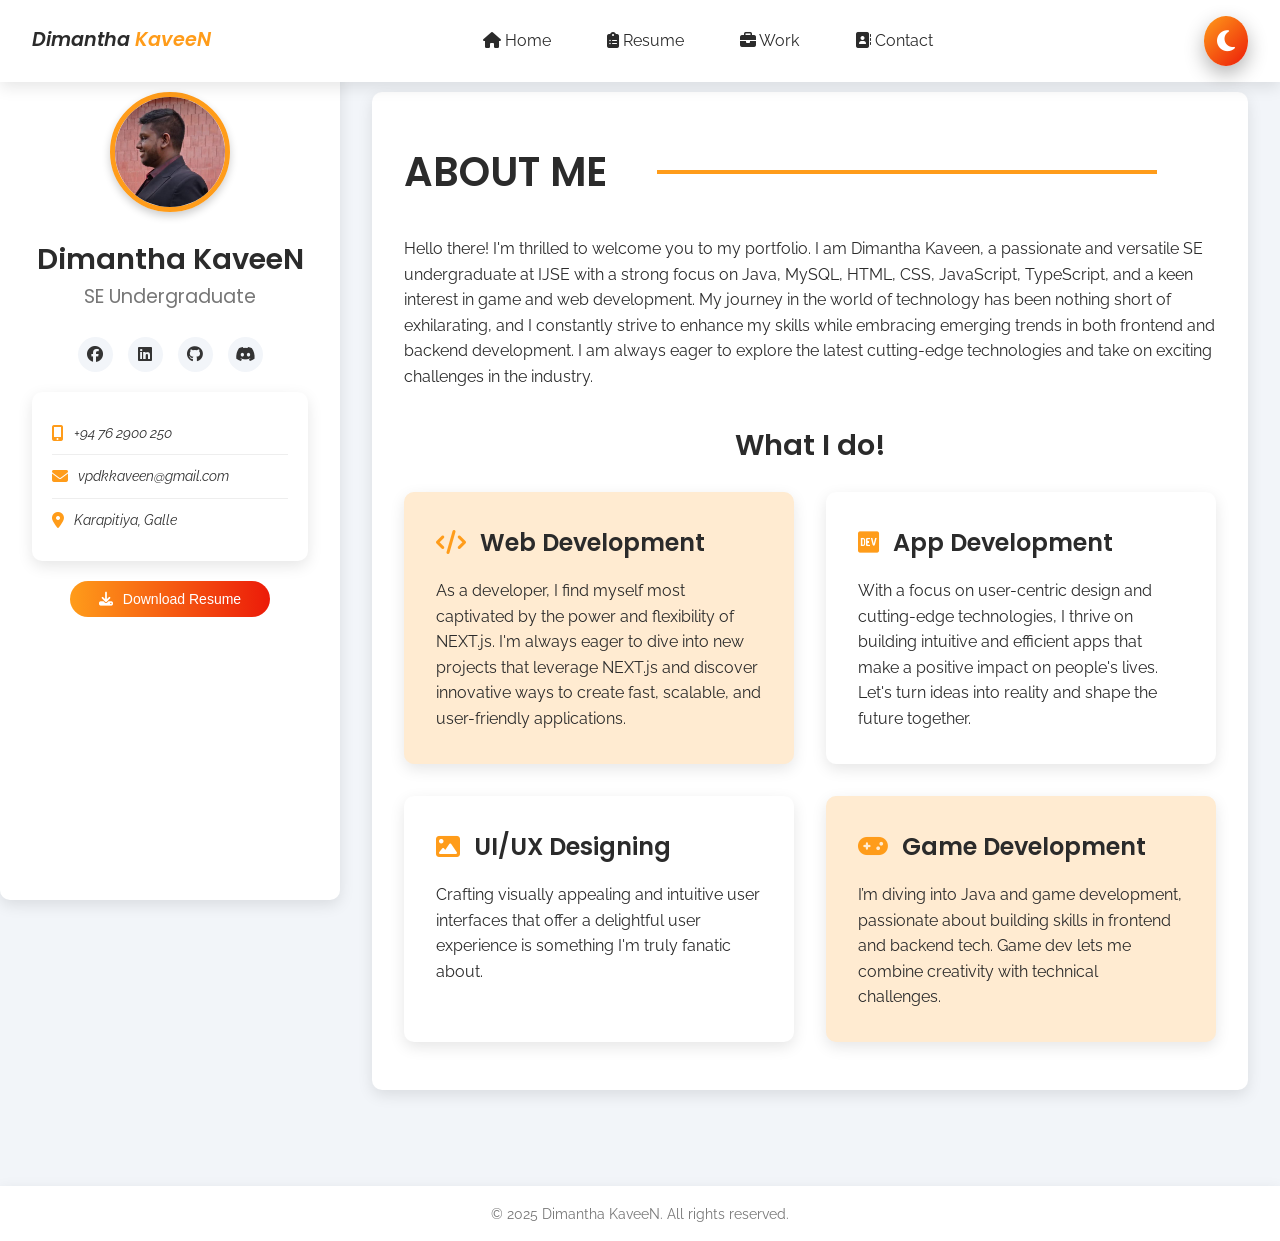
==== commit 595126bf: "updated project" ====
--- a/index.html
+++ b/index.html
@@ -29,6 +29,7 @@
     <link rel="stylesheet" href="stylesheet/resumepage.css" />
     <link rel="stylesheet" href="stylesheet/workpage.css" />
     <link rel="stylesheet" href="stylesheet/contactpage.css" />
+    <link rel="stylesheet" href="stylesheet/nightmode.css" />
   </head>
   <body>
     <!-- Header -->
@@ -114,15 +115,6 @@
           <i class="fab fa-facebook"></i>
         </a>
         <a
-          href="https://x.com/kaveen_69"
-          class="social-link"
-          target="_blank"
-          rel="noopener noreferrer"
-          aria-label="Twitter Profile"
-        >
-          <i class="fab fa-x-twitter"></i>
-        </a>
-        <a
           href="https://www.linkedin.com/in/dimantha-kaveen-a843092b5"
           class="social-link"
           target="_blank"
@@ -139,6 +131,15 @@
           aria-label="GitHub Profile"
         >
           <i class="fab fa-github"></i>
+        </a>
+        <a
+          href="https://discord.com/invite/a89fFSSpzy"
+          class="social-link"
+          target="_blank"
+          rel="noopener noreferrer"
+          aria-label="Discord Server"
+        >
+          <i class="fa-brands fa-discord"></i>
         </a>
       </nav>
 
@@ -477,5 +478,7 @@
     </footer>
 
     <script src="/js/Responsive.js"></script>
+    <script src="/js/portfolio.js"></script>
+    <script src="/js/script.js"></script>
   </body>
 </html>
--- a/stylesheet/styles.css
+++ b/stylesheet/styles.css
@@ -14,11 +14,16 @@
   background: #F2F5F9;
   color: #2B2B2B;
   line-height: 1.6;
+  overflow-x: hidden;
 }
 
 h1, h2, h3, h4 {
   font-family: 'Poppins', sans-serif;
   font-weight: 600;
+}
+
+.hidden {
+  display: none;
 }
 
 /* Header */
@@ -44,7 +49,7 @@
 }
 
 .logo {
-  font-size: 1.2rem; /* Adjusted font size */
+  font-size: 1.2rem;
   color: #2B2B2B;
 }
 
@@ -122,36 +127,6 @@
 
 .menu-panel.active {
   right: 0;
-}
-
-/* Night Mode Toggle */
-.night-mode-toggle {
-  cursor: pointer;
-  font-size: 1.5rem;
-  color: #2B2B2B;
-  transition: color 0.3s;
-}
-
-.night-mode-toggle:hover {
-  color: #FF9C1A;
-}
-
-/* Night Mode */
-body.night-mode {
-  background: #2B2B2B;
-  color: #F2F5F9;
-}
-
-body.night-mode .main-header {
-  background: #333;
-}
-
-body.night-mode .nav-link {
-  color: #F2F5F9;
-}
-
-body.night-mode .nav-link:hover {
-  color: #FF9C1A;
 }
 
 /* Sidebar Profile */
@@ -357,7 +332,7 @@
 /* Mobile Small = 320px */
 @media (max-width: 320px) {
   .logo {
-    font-size: 1rem; /* Adjusted font size */
+    font-size: 1rem;
   }
   .main-content {
     margin-left: 0;
@@ -393,7 +368,7 @@
 /* Mobile Medium = 375px */
 @media (max-width: 375px) {
   .logo {
-    font-size: 1.1rem; /* Adjusted font size */
+    font-size: 1.1rem;
   }
   .main-content {
     margin-left: 0;
@@ -429,7 +404,7 @@
 /* Mobile Large = 425px */
 @media (max-width: 425px) {
   .logo {
-    font-size: 1.2rem; /* Adjusted font size */
+    font-size: 1.2rem;
   }
   .main-content {
     margin-left: 0;
@@ -465,7 +440,7 @@
 /* Tablet = 768px */
 @media (max-width: 768px) {
   .logo {
-    font-size: 1.3rem; /* Adjusted font size */
+    font-size: 1.3rem;
   }
   .main-content {
     margin-left: 0;
--- a/stylesheet/nightmode.css
+++ b/stylesheet/nightmode.css
@@ -0,0 +1,174 @@
+/* Night Mode */
+body.night-mode {
+    background: #2B2B2B;
+    color: #F2F5F9;
+  }
+  
+  /* Header */
+  body.night-mode .main-header {
+    background: #333;
+    box-shadow: 0 5px 15px rgba(255, 255, 255, 0.1);
+  }
+  
+  body.night-mode .nav-link {
+    color: #F2F5F9;
+  }
+  
+  body.night-mode .nav-link:hover {
+    color: #FF9C1A;
+  }
+  
+  /* Sidebar Profile */
+  body.night-mode .profile-sidebar {
+    background: #333;
+    color: #F2F5F9;
+  }
+  
+  body.night-mode .profile-img {
+    border-color: #FF9C1A;
+  }
+  
+  body.night-mode .profile-name {
+    color: #F2F5F9;
+  }
+  
+  body.night-mode .profile-title {
+    color: #AAA;
+  }
+  
+  /* Social Media Links */
+  body.night-mode .social-link {
+    background: #444;
+    color: #F2F5F9;
+  }
+  
+  body.night-mode .social-link:hover {
+    background: #FF9C1A;
+    color: #FFF;
+  }
+  
+  /* Content Sections */
+  body.night-mode .content-section {
+    background: #444;
+    color: #F2F5F9;
+    box-shadow: 0 5px 15px rgba(255, 255, 255, 0.1);
+  }
+  
+  body.night-mode .service-card {
+    background: #555;
+    color: #F2F5F9;
+  }
+  
+  body.night-mode .resume-box {
+    background: #555;
+    color: #F2F5F9;
+  }
+  
+  body.night-mode .skills-section {
+    background: #444;
+  }
+  
+  body.night-mode .skill-badge {
+    background: #555;
+    color: #F2F5F9;
+  }
+  
+  /* Portfolio */
+  body.night-mode .portfolio-item {
+    background: #555;
+    color: #F2F5F9;
+  }
+  
+  body.night-mode .portfolio-info {
+    color: #F2F5F9;
+  }
+  
+  /* Contact Section */
+  body.night-mode .contact-container {
+    background: #444;
+    color: #F2F5F9;
+  }
+  
+  body.night-mode .contact-info {
+    background: #333;
+    border-radius: 10px;
+    box-shadow: 0 5px 15px rgba(255, 255, 255, 0.1);
+  }
+  
+  body.night-mode .contact-item {
+    border-bottom: 1px solid #555;
+    color: #F2F5F9;
+  }
+  
+  body.night-mode .contact-item:last-child {
+    border-bottom: none;
+  }
+  
+  body.night-mode .contact-item i {
+    color: #FF9C1A;
+  }
+  
+  body.night-mode .contact-item a {
+    color: #FF9C1A;
+    text-decoration: none;
+  }
+  
+  body.night-mode .contact-item a:hover {
+    color: #FFF;
+  }
+  
+  /* Contact Form */
+  body.night-mode .contact-form {
+    background: #555;
+    color: #F2F5F9;
+  }
+  
+  body.night-mode .form-input {
+    background: #444;
+    color: #F2F5F9;
+    border: 1px solid #777;
+  }
+  
+  body.night-mode .submit-btn {
+    background: #444;
+    color: #FF9C1A;
+    border-color: #FF9C1A;
+  }
+  
+  body.night-mode .submit-btn:hover {
+    background: #FF9C1A;
+    color: #FFF;
+  }
+  
+  /* Footer */
+  body.night-mode .main-footer {
+    background: #333;
+    color: #F2F5F9;
+  }
+
+  /* Night Mode Toggle */
+  .night-mode-toggle {
+    cursor: pointer;
+    font-size: 1.5rem;
+    color: #FFF;
+    background: linear-gradient(135deg, #FF9C1A, #EC1B09);
+    padding: 0.8rem;
+    border-radius: 50%;
+    box-shadow: 0 8px 20px rgba(0, 0, 0, 0.3);
+    transition: all 0.3s ease;
+    display: flex;
+    align-items: center;
+    justify-content: center;
+    border: none;
+  }
+  
+  .night-mode-toggle:hover {
+    background: linear-gradient(135deg, #EC1B09, #FF9C1A);
+    transform: scale(1.2) rotate(15deg);
+    box-shadow: 0 12px 30px rgba(0, 0, 0, 0.4);
+  }
+  
+  .night-mode-toggle:active {
+    transform: scale(1.1);
+    box-shadow: 0 6px 15px rgba(0, 0, 0, 0.2);
+  }
